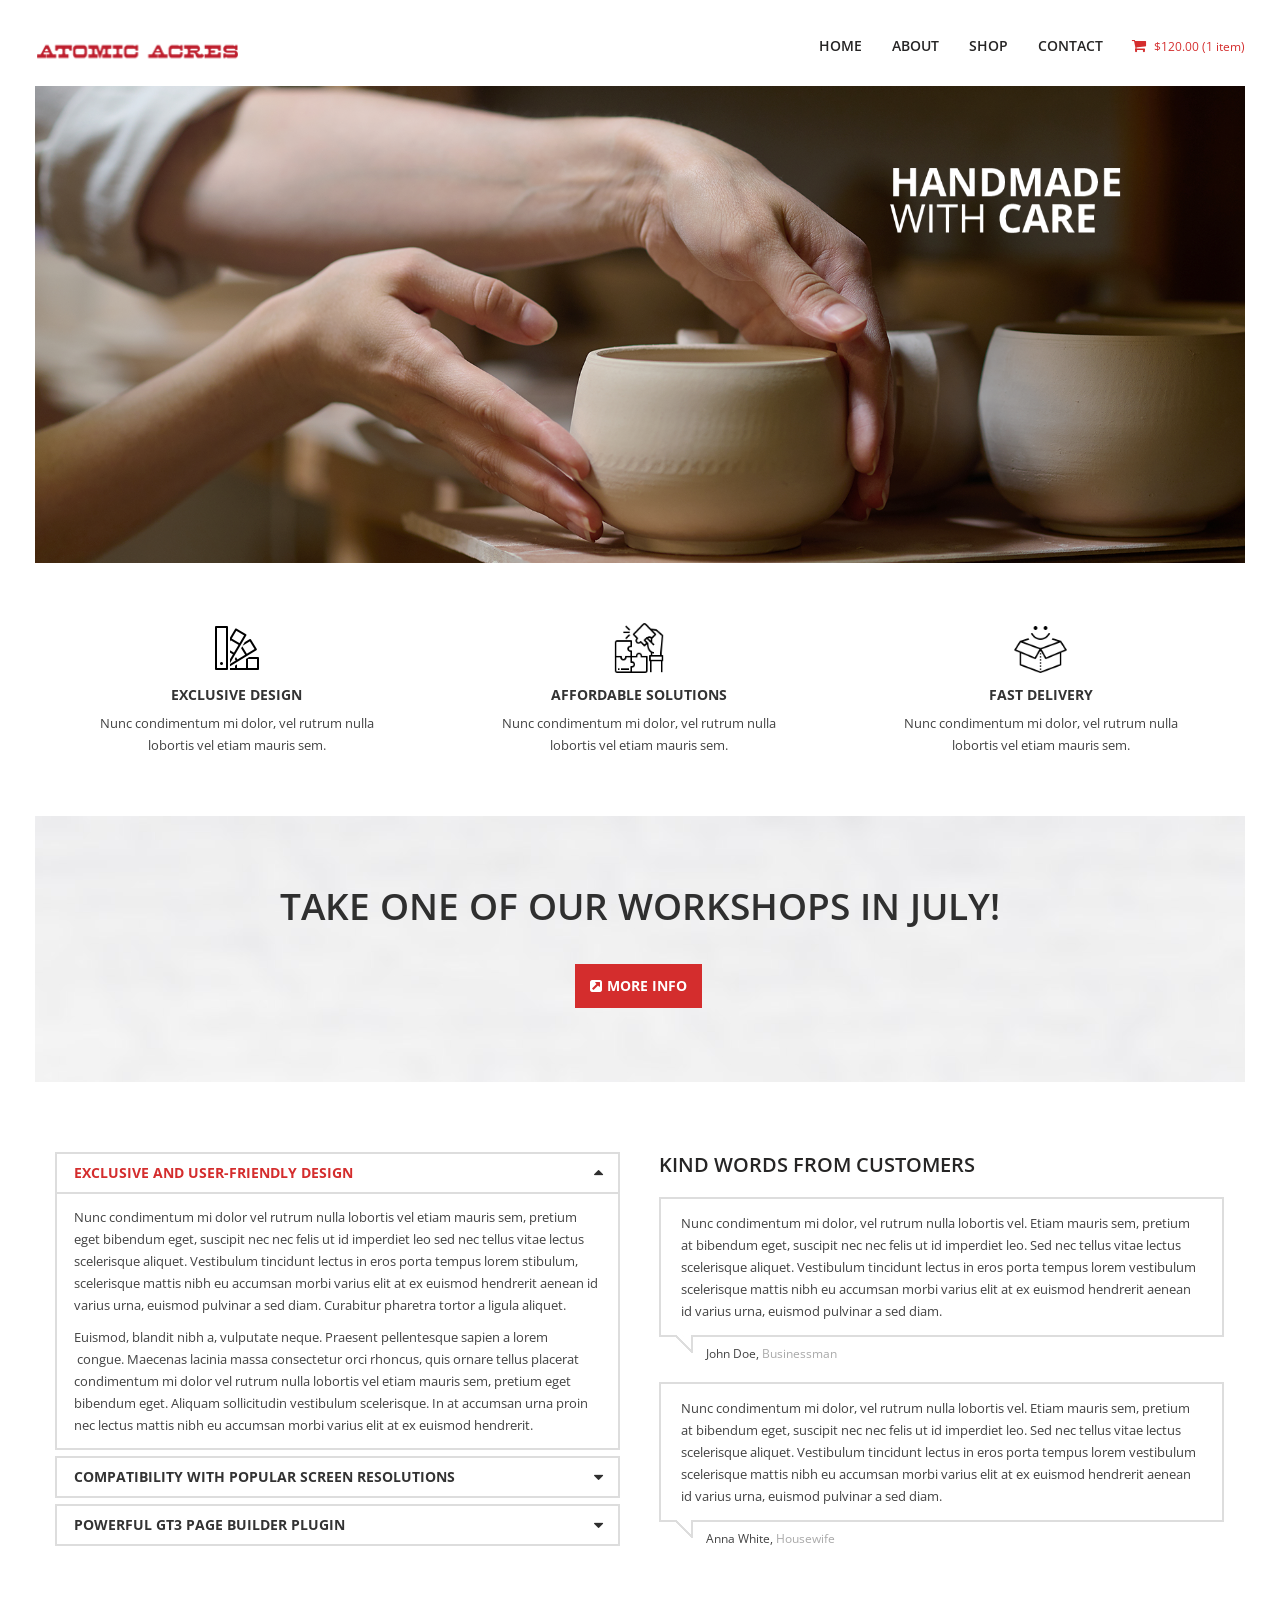
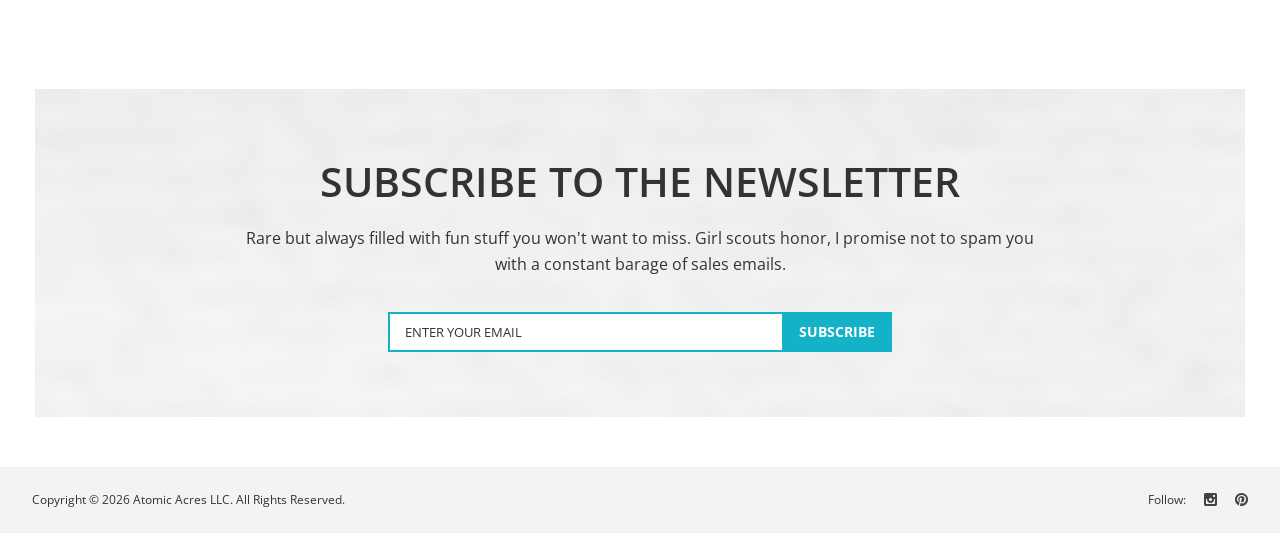
==== about.html @ 4ce1f7be "a" ====
<!DOCTYPE html>
<html>

<head>
    <meta http-equiv="Content-Type" content="text/html; charset=UTF-8">
    <meta name="viewport" content="width=device-width, initial-scale=1, maximum-scale=1">
    <link rel="shortcut icon" href="img/favicon.ico" type="image/x-icon">
    <link rel="apple-touch-icon" href="img/apple_icons_57x57.png">
    <link rel="apple-touch-icon" sizes="72x72" href="img/apple_icons_72x72.png">
    <link rel="apple-touch-icon" sizes="114x114" href="img/apple_icons_114x114.png">
    <title>Atomic Acres | Pottery &amp; Glass Portfolio HTML Template</title>
    <link href="http://fonts.googleapis.com/css?family=Open+Sans:400,300,400italic,600,700" rel="stylesheet"
        type="text/css" />
    <link rel="stylesheet" href="css/theme.css" type="text/css" media="all" />
    <link rel="stylesheet" href="css/revslider.css" type="text/css" media="all" />
    <link rel="stylesheet" href="css/custom.css" type="text/css" media="all" />
    <style>
        #newsletter-msg {
            margin-top: 15px;
            font-size: 14px;
            font-weight: 600;
        }

        #newsletter-msg.success {
            color: #1e7e34;
        }

        #newsletter-msg.error {
            color: #dc3545;
        }

        #mc_signup_submit:disabled {
            opacity: .7;
            cursor: not-allowed;
        }
    </style>
</head>

<body>
    <div class="site_wrapper">
        <header>
            <div class="container fw">
                <div class="row">
                    <div class="fw_ip">
                        <div class="span12 logo_links_cont_hor">
                            <div class="fl noselect">
                                <a href="index.html" class="logo"><img src="img/logo.png" alt=""
                                        class="non_retina_image"><img src="img/retina/logo.png" alt=""
                                        class="retina_image"></a>
                            </div>
                            <div class="fr">
                                <div class="horizontal_menu">
                                    <div class="menu-main-container">
                                        <ul class="menu">
                                            <li><a href="index.html"><span>Home</span></a></li>
                                            <li><a href="about.html"><span>About</span></a></li>
                                            <li><a href="shop.html"><span>Shop</span></a></li>
                                            <li><a href="contact.html"><span>Contact</span></a></li>
                                        </ul>
                                    </div>
                                </div>

                                <div class="phone_menu">
                                    <span class="menu_toggler"></span>
                                </div>

                                <div class="header_cart_content hor">
                                    <a class="cart-contents" href="shop_cart.html" title="View your shopping cart"><span
                                            class="total_price"><i class="icon-shopping-cart"></i><span
                                                class="amount">&#36;120.00</span></span>(1 item)</a>
                                </div>
                            </div>
                        </div>
                    </div>
                </div>
            </div>
            <div class="gt3_menu">
                <div class="search_form_block">
                    <form name="search_form" method="get" action="javascript:void(0);" class="search_form">
                        <input type="text" name="s" placeholder="Search" value="" title="Search" class="field_search">
                        <input type="submit" name="submit_search" value="Search" title="" class="s_btn_search">
                        <i class="icon-search"></i>
                        <div class="clear"></div>
                    </form>
                </div>
                <div class="menu_scroll">
                    <div class="menu-main-container"></div>
                </div>
            </div>
        </header>

        <div class="wrapper">
            <div class="container">
                <div class="row no-sidebar">
                    <div class="main_container">
                        <div class="fl-container span12">
                            <div class="row">
                                <div class="posts-block span12">
                                    <div class="contentarea">
                                        <div class="row">
                                            <div
                                                class="span12 first-module module_number_1 module_cont fw_block nfwrap module_layer_slider pb60">
                                                <div class="module_content">
                                                    <div class="rev_slider_wrapper fullwidthbanner-container">
                                                        <div class="rev_slider fullwidthabanner">
                                                            <ul>
                                                                <li data-transition="fade" data-slotamount="7"
                                                                    data-masterspeed="300" data-saveperformance="off">
                                                                    <!-- MAIN IMAGE -->
                                                                    <img src="img/slider/about.png" alt=""
                                                                        data-bgposition="center top" data-bgfit="cover"
                                                                        data-bgrepeat="no-repeat">
                                                                    <!-- LAYER NR. 1 -->
                                                                    <div class="tp-caption tp-fade fadeout z_indx5"
                                                                        data-x="1300" data-y="120" data-speed="300"
                                                                        data-start="700" data-easing="Power3.easeInOut"
                                                                        data-elementdelay="0.1"
                                                                        data-endelementdelay="0.1" data-endspeed="300">
                                                                        <img src="img/slider/about-1.png" alt="">
                                                                    </div>
                                                                    <!-- LAYER NR. 2 -->
                                                                    <div class="tp-caption black tp-fade tp-resizeme z_indx6 slide_zoom"
                                                                        data-x="673" data-y="176" data-speed="300"
                                                                        data-start="900" data-easing="Power3.easeInOut"
                                                                        data-splitin="none" data-splitout="none"
                                                                        data-elementdelay="0.1"
                                                                        data-endelementdelay="0.1" data-endspeed="300"
                                                                        data-captionhidden="on"></div>
                                                                </li>

                                                            </ul>
                                                            <div class="tp-bannertimer tp-bottom"></div>
                                                        </div>
                                                    </div>
                                                </div>
                                            </div><!-- .module_cont -->
                                        </div>
                                        <div class="row">
                                            <div class="span4 module_number_2 module_cont  module_iconboxes pb60">
                                                <div class="module_content shortcode_iconbox ">
                                                    <a href="javascript:void(0);">
                                                        <div class="iconbox_wrapper">
                                                            <div class="iconbox_header">
                                                                <!-- Change the 1st icon from here -->
                                                                <span class="ico"><img src="img/icon/icon (4).png"
                                                                        alt=""></span>
                                                                <!--  -->
                                                                <h6 class="iconbox_title">Exclusive design</h6>
                                                            </div>
                                                            <div class="iconbox_body">
                                                                <p>Nunc condimentum mi dolor, vel rutrum nulla</p>
                                                                <p>lobortis vel etiam mauris sem.</p>
                                                            </div>
                                                        </div>
                                                    </a>
                                                </div>
                                            </div>
                                            <div class="span4 module_number_3 module_cont  module_iconboxes pb30">
                                                <div class="module_content shortcode_iconbox ">
                                                    <a href="javascript:void(0);">
                                                        <div class="iconbox_wrapper">
                                                            <div class="iconbox_header">
                                                                <!-- Change the 2nd icon from here -->
                                                                <span class="ico"><img src="img/icon/icon (3).png"
                                                                        alt=""></span>
                                                                <!--  -->
                                                                <h6 class="iconbox_title">Affordable Solutions</h6>
                                                            </div>
                                                            <div class="iconbox_body">
                                                                <p>Nunc condimentum mi dolor, vel rutrum nulla</p>
                                                                <p>lobortis vel etiam mauris sem.</p>
                                                            </div>
                                                        </div>
                                                    </a>
                                                </div>
                                            </div>
                                            <div class="span4 module_number_4 module_cont module_iconboxes pb30">
                                                <div class="module_content shortcode_iconbox ">
                                                    <a href="javascript:void(0);">
                                                        <div class="iconbox_wrapper">
                                                            <div class="iconbox_header">
                                                                <!-- Change the 3rd icon from here -->
                                                                <span class="ico"><img src="img/icon/icon (1).png"
                                                                        alt=""></span>
                                                                <!--  -->
                                                                <h6 class="iconbox_title">Fast Delivery</h6>
                                                            </div>
                                                            <div class="iconbox_body">
                                                                <p>Nunc condimentum mi dolor, vel rutrum nulla</p>
                                                                <p>lobortis vel etiam mauris sem.</p>
                                                            </div>
                                                        </div>
                                                    </a>
                                                </div>
                                            </div><!-- .module_cont -->
                                        </div>

                                        <div class="fw_block bg_start bg1 mb70 pt70">
                                            <div class="row">
                                                <div class="span12 module_number_5 module_cont pb70 module_content">
                                                    <div class="module_content">
                                                        <h2 class="text_center">TAKE ONE OF OUR WORKSHOPS IN JULY!</h2>
                                                        <br>
                                                        <p class="text_center"><a
                                                                href="https://www.make-space.co/instructors/750001"
                                                                class="shortcode_button btn_normal btn_type5 with_icon"><span
                                                                    class="ico_cont"><i
                                                                        class="ico_this icon-external-link-sign"></i></span><span
                                                                    class="btn_text">MORE INFO</span></a></p>
                                                    </div>
                                                </div>
                                            </div>
                                        </div>

                                        <div class="row">
                                            <div class="span6 module_number_6 module_cont pb70 module_accordion">
                                                <div class="shortcode_accordion accordion">
                                                    <h5 data-count="1"
                                                        class="shortcode_accordion_item_title acc_togg_title expanded_yes">
                                                        <span>Exclusive and user-friendly design</span>
                                                    </h5>
                                                    <div class="shortcode_accordion_item_body acc_togg_body">
                                                        <div class="ip">
                                                            <p>Nunc condimentum mi dolor vel rutrum nulla lobortis vel
                                                                etiam mauris sem, pretium eget bibendum eget, suscipit
                                                                nec nec felis ut id imperdiet leo sed nec tellus vitae
                                                                lectus scelerisque aliquet. Vestibulum tincidunt lectus
                                                                in eros porta tempus lorem stibulum, scelerisque mattis
                                                                nibh eu accumsan morbi varius elit at ex euismod
                                                                hendrerit aenean id varius urna, euismod pulvinar a sed
                                                                diam. Curabitur pharetra tortor a ligula aliquet.</p>
                                                            <p>Euismod, blandit nibh a, vulputate neque. Praesent
                                                                pellentesque sapien a lorem &nbsp;congue. Maecenas
                                                                lacinia massa consectetur orci rhoncus, quis ornare
                                                                tellus placerat condimentum mi dolor vel rutrum nulla
                                                                lobortis vel etiam mauris sem, pretium eget bibendum
                                                                eget. Aliquam sollicitudin vestibulum scelerisque. In at
                                                                accumsan urna&nbsp;proin nec lectus&nbsp;mattis nibh eu
                                                                accumsan morbi varius elit at ex euismod hendrerit.</p>
                                                        </div>
                                                    </div>
                                                    <h5 data-count="2"
                                                        class="shortcode_accordion_item_title acc_togg_title expanded_no">
                                                        <span>Compatibility with popular screen resolutions</span>
                                                    </h5>
                                                    <div class="shortcode_accordion_item_body acc_togg_body">
                                                        <div class="ip">
                                                            <p>Euismod, blandit nibh a, vulputate neque. Praesent
                                                                pellentesque sapien a lorem &nbsp;congue. Maecenas
                                                                lacinia massa consectetur orci rhoncus, quis ornare
                                                                tellus placerat condimentum mi dolor vel rutrum nulla
                                                                lobortis vel etiam mauris sem, pretium eget bibendum
                                                                eget. Aliquam sollicitudin vestibulum scelerisque. In at
                                                                accumsan urna&nbsp;proin nec lectus&nbsp;mattis nibh eu
                                                                accumsan morbi varius elit at ex euismod hendrerit.</p>
                                                            <p>Nunc condimentum mi dolor vel rutrum nulla lobortis vel
                                                                etiam mauris sem, pretium eget bibendum eget, suscipit
                                                                nec nec felis ut id imperdiet leo sed nec tellus vitae
                                                                lectus scelerisque aliquet. Vestibulum tincidunt lectus
                                                                in eros porta tempus lorem stibulum, scelerisque mattis
                                                                nibh eu accumsan morbi varius elit at ex euismod
                                                                hendrerit aenean id varius urna, euismod pulvinar a sed
                                                                diam. Curabitur pharetra tortor a ligula aliquet.</p>
                                                        </div>
                                                    </div>
                                                    <h5 data-count="3"
                                                        class="shortcode_accordion_item_title acc_togg_title expanded_no">
                                                        <span>Powerful GT3 Page Builder plugin</span>
                                                    </h5>
                                                    <div class="shortcode_accordion_item_body acc_togg_body">
                                                        <div class="ip">
                                                            <p>Euismod, blandit nibh a, vulputate neque. Praesent
                                                                pellentesque sapien a lorem &nbsp;congue. Maecenas
                                                                lacinia massa consectetur orci rhoncus, quis ornare
                                                                tellus placerat condimentum mi dolor vel rutrum nulla
                                                                lobortis vel etiam mauris sem, pretium eget bibendum
                                                                eget. Aliquam sollicitudin vestibulum scelerisque. In at
                                                                accumsan urna&nbsp;proin nec lectus&nbsp;mattis nibh eu
                                                                accumsan morbi varius elit at ex euismod hendrerit.</p>
                                                            <p>Nunc condimentum mi dolor vel rutrum nulla lobortis vel
                                                                etiam mauris sem, pretium eget bibendum eget, suscipit
                                                                nec nec felis ut id imperdiet leo sed nec tellus vitae
                                                                lectus scelerisque aliquet. Vestibulum tincidunt lectus
                                                                in eros porta tempus lorem stibulum, scelerisque mattis
                                                                nibh eu accumsan morbi varius elit at ex euismod
                                                                hendrerit aenean id varius urna, euismod pulvinar a sed
                                                                diam. Curabitur pharetra tortor a ligula aliquet.</p>
                                                        </div>
                                                    </div>
                                                </div>
                                            </div>
                                            <div class="span6 module_number_7 module_cont pb30 module_testimonial">
                                                <div class="bg_title">
                                                    <h4 class="headInModule">Kind Words From Customers</h4>
                                                </div>
                                                <div class="module_content testimonials_list perline1">
                                                    <ul>
                                                        <li class="testimonial1 left_image">
                                                            <div class="item without_image">
                                                                <div class="text_block">
                                                                    <div class="testimonials_text">
                                                                        <p>Nunc condimentum mi dolor, vel rutrum nulla
                                                                            lobortis vel. Etiam mauris sem, pretium at
                                                                            bibendum eget, suscipit nec nec felis ut id
                                                                            imperdiet leo. Sed nec tellus vitae lectus
                                                                            scelerisque aliquet. Vestibulum tincidunt
                                                                            lectus in eros porta tempus lorem vestibulum
                                                                            scelerisque mattis nibh eu accumsan morbi
                                                                            varius elit at ex euismod hendrerit aenean
                                                                            id varius urna, euismod pulvinar a sed diam.
                                                                        </p>
                                                                    </div>
                                                                </div>
                                                                <div class="name_and_position"><span>John Doe,
                                                                        <i>Businessman</i></span></div>
                                                            </div>
                                                        </li>
                                                        <li class="testimonial2 left_image">
                                                            <div class="item without_image">
                                                                <div class="text_block">
                                                                    <div class="testimonials_text">
                                                                        <p>Nunc condimentum mi dolor, vel rutrum nulla
                                                                            lobortis vel. Etiam mauris sem, pretium at
                                                                            bibendum eget, suscipit nec nec felis ut id
                                                                            imperdiet leo. Sed nec tellus vitae lectus
                                                                            scelerisque aliquet. Vestibulum tincidunt
                                                                            lectus in eros porta tempus lorem vestibulum
                                                                            scelerisque mattis nibh eu accumsan morbi
                                                                            varius elit at ex euismod hendrerit aenean
                                                                            id varius urna, euismod pulvinar a sed diam.
                                                                        </p>
                                                                    </div>
                                                                </div>
                                                                <div class="name_and_position"><span>Anna White,
                                                                        <i>Housewife</i></span></div>
                                                            </div>
                                                        </li>
                                                    </ul>
                                                </div>
                                            </div><!-- .module_cont -->

                                        </div>
                                    </div>
                                </div>
                            </div>
                        </div>
                    </div>
                    <div class="row">
                        <div class="span12 module_number_13 module_cont center_title module_feature_posts pb20">
                            <div class="featured_items clearfix">
                                <div class="items3 featured_posts">
                                    <ul class="item_list">
                                        <li class="isset_fimage">
                                            <div class="item">
                                                <div class="prelative">
                                                    <a href="blog_post_slider.html">
                                                        <div class="featured_item_fadder"></div>
                                                    </a>
                                                </div>
                                            </div>
                                        </li>
                                        <li class="isset_fimage">
                                            <div class="item">
                                                <div class="prelative">
                                                    <div class="item_info">
                                                        <div class="preview_meta_data"> </div>
                                                    </div>
                                                </div>
                                            </div>
                                        </li>
                                        <li class="isset_fimage"></li>
                                    </ul>
                                </div>
                            </div>
                        </div>
                    </div>

                    <div class="fw_block bg_start bg3 mb_15 pt50">
                        <div class="row">
                            <div class="span12 module_number_14 module_cont mail_sub module_text_area pb30">
                                <div class="module_content">
                                    <h1>Subscribe To The Newsletter</h1>
                                    <p>Rare but always filled with fun stuff you won't want to miss. Girl scouts honor,
                                        I promise not to spam you</p>
                                    <p>with a constant barage of sales emails.</p>
                                    <div id="mc_signup">

                                        <form id="mc_signup_form">

                                            <div id="mc_subheader">
                                                Nulum tincidunt lectus a eros porta nec los tempus nec vestibulum lorem
                                                eget diam.
                                            </div>

                                            <div class="mc_form_inside">

                                                <div class="mc_merge_var">
                                                    <label for="mc_mv_EMAIL"
                                                        class="mc_var_label mc_header mc_header_email">
                                                        Email Address
                                                    </label>

                                                    <input type="email" name="mc_mv_EMAIL" id="mc_mv_EMAIL"
                                                        class="mc_input" placeholder="Enter your email" required>
                                                </div>

                                                <div class="mc_signup_submit">
                                                    <input type="submit" id="mc_signup_submit" value="Subscribe"
                                                        class="button">
                                                </div>

                                                <div id="newsletter-msg"></div>

                                            </div>

                                        </form>
                                        <script>

                                            const form = document.getElementById("mc_signup_form");
                                            const btn = document.getElementById("mc_signup_submit");
                                            const msg = document.getElementById("newsletter-msg");

                                            const scriptURL = "https://script.google.com/macros/s/AKfycbzEtHD84jsWJA-7hl67UIBiNheInnuRGGKikAEPGXJ6bUfU8GwSH1utYo0vLHFcDAGt/exec";

                                            form.addEventListener("submit", function (e) {

                                                e.preventDefault();

                                                msg.innerHTML = "";
                                                msg.className = "";

                                                btn.disabled = true;
                                                btn.value = "Submitting...";

                                                fetch(scriptURL, {
                                                    method: "POST",
                                                    body: new FormData(form)
                                                })
                                                    .then(res => res.json())
                                                    .then(data => {

                                                        btn.disabled = false;
                                                        btn.value = "Subscribe";

                                                        if (data.status === "success") {

                                                            msg.innerHTML = "Subscribed successfully!";
                                                            msg.className = "success";
                                                            form.reset();

                                                        } else if (data.status === "exists") {

                                                            msg.innerHTML = "Already subscribed.";
                                                            msg.className = "error";

                                                        } else {

                                                            msg.innerHTML = "Something went wrong.";
                                                            msg.className = "error";

                                                        }

                                                    })
                                                    .catch(err => {

                                                        btn.disabled = false;
                                                        btn.value = "Subscribe";

                                                        msg.innerHTML = "Server error.";
                                                        msg.className = "error";

                                                    });

                                            });

                                        </script>

                                    </div>
                                </div>
                            </div>
                        </div>
                    </div>

                </div>
            </div>
        </div>
    </div>
    <div class="clear"></div>
    </div>
    </div>
    </div>

    </div><!-- .wrapper -->
    </div>
    <footer>
        <div class="ip">
            <div class="fl">
                <div>Copyright &copy; 2026 Atomic Acres LLC. All Rights Reserved.</div>
            </div>
            <div class="fr">
                <div class="share_page">
                    <span class="share_text"></span>
                    <span class="sh_fo_detail">
                        <a href="javascript:void(0);" class="stand_icon share_instagram"></a>
                        <a href="javascript:void(0);" class="stand_icon share_pinterest"></a>
                    </span>
                </div>
                <div class="socials">
                    <span class="follow_text active">Follow</span>
                    <span class="sh_fo_detail inline_block">
                        <a class="stand_icon soc-instagram" target="_blank" href="http://instagram.com"
                            title="Instagram"></a>
                        <a class="stand_icon soc-pinterest" target="_blank" href="http://pinterest.com"
                            title="Pinterest"></a>
                    </span>
                </div>
            </div>
            <div class="clear"></div>
        </div>
    </footer>

    <script type="text/javascript" src="js/jquery.min.js"></script>
    <script type="text/javascript" src="js/jquery-ui.min.js"></script>
    <script type="text/javascript" src="js/modules.js"></script>
    <script type="text/javascript" src="js/theme.js"></script>
    <script type="text/javascript" src="js/jquery.themepunch.plugins.min.js"></script>
    <script type="text/javascript" src="js/jquery.themepunch.revolution.min.js"></script>
    <script type="text/javascript">
        jQuery(document).ready(function () {
            "use strict";
            jQuery('.rev_slider').show().revolution({
                delay: 5000,
                startwidth: 1850,
                startheight: 729,
                fullWidth: "on",
                fullScreen: "off",
                navigationType: "none",
                navigationArrows: "none",
                navigationStyle: "round"
            });
        });
    </script>
</body>

</html>
---- css/theme.css ----
/* GRID */
body, html {
    padding: 0;
    margin: 0;
    width: 100%;
    height: 100%;
    
    -moz-osx-font-smoothing: grayscale;
    -webkit-font-smoothing: antialiased
}

.wrapper {
    margin-bottom: 50px;
}

[class*=span] {
    float: left;
    min-height: 1px;
    margin-left: 30px
}

.container {
    width: 940px;
    margin-right: auto;
    margin-left: auto
}

.container:after, .container:before {
    display: table;
    line-height: 0;
    content: ""
}

.container:after {
    clear: both
}

.row {
    width: 100%
}

.row:after, .row:before {
    display: table;
    line-height: 0;
    content: ""
}

.row:after {
    clear: both
}

.row [class*=span] {
    display: block;
    float: left;
    width: 100%;
    min-height: 30px;
    margin-left: 3.1914893617021%;
    -webkit-box-sizing: border-box;
    -moz-box-sizing: border-box;
    box-sizing: border-box
}

.row [class*=span]:first-child {
    margin-left: 0
}

.row .span12 {
    width: 100%
}

.row .span11 {
    width: 91.400709219858%
}

.row .span10 {
    width: 82.801418439716%
}

.row .span9 {
    width: 74.202127659574%
}

.row .span8 {
    width: 65.602836879433%
}

.row .span7 {
    width: 57.003546099291%
}

.row .span6 {
    width: 48.404255319149%
}

.row .span5 {
    width: 39.804964539007%
}

.row .span4 {
    width: 31.205673758865%
}

.row .span3 {
    width: 22.606382978723%
}

.row .span2 {
    width: 14.007092198582%
}

.row .span1 {
    width: 5.4078014184397%
}

.clearfix:after, .clearfix:before {
    display: table;
    line-height: 0;
    content: ""
}

.clear, .clearfix:after {
    clear: both
}

@media (min-width: 1200px) {
    [class*=span] {
        float: left;
        min-height: 1px;
        margin-left: 40px
    }

    .container {
        width: 1160px
    }

    .gt3_boxed header .container {
        width: 1250px
    }

    .row {
        width: 100%
    }

    .row:after, .row:before {
        display: table;
        line-height: 0;
        content: ""
    }

    .row:after {
        clear: both
    }

    .row [class*=span] {
        display: block;
        float: left;
        width: 100%;
        min-height: 30px;
        margin-left: 3.3333333333333%;
        -webkit-box-sizing: border-box;
        -moz-box-sizing: border-box;
        box-sizing: border-box
    }

    .row [class*=span]:first-child {
        margin-left: 0
    }

    .row .span12 {
        width: 100%
    }

    .row .span11 {
        width: 91.379310344828%
    }

    .row .span10 {
        width: 82.758620689655%
    }

    .row .span9 {
        width: 74.137931034483%
    }

    .row .span8 {
        width: 65.51724137931%
    }

    .row .span7 {
        width: 56.896551724138%
    }

    .row .span6 {
        width: 48.275862068966%
    }

    .row .span5 {
        width: 39.655172413793%
    }

    .row .span4 {
        width: 31.034482758621%
    }

    .row .span3 {
        width: 22.413793103448%
    }

    .row .span2 {
        width: 13.793103448276%
    }

    .row .span1 {
        width: 5.1724137931034%
    }
}

@media (min-width: 768px) and (max-width: 979px) {
    .container {
        width: 724px
    }

    .row {
        width: 100%
    }

    .row:after, .row:before {
        display: table;
        line-height: 0;
        content: ""
    }

    .row:after {
        clear: both
    }

    .row [class*=span] {
        display: block;
        float: left;
        width: 100%;
        min-height: 30px;
        margin-left: 4.1436464088398%;
        -webkit-box-sizing: border-box;
        -moz-box-sizing: border-box;
        box-sizing: border-box
    }

    .row [class*=span]:first-child {
        margin-left: 0
    }

    .row .span12 {
        width: 100%
    }

    .row .span11 {
        width: 91.321362799263%
    }

    .row .span10 {
        width: 82.642725598527%
    }

    .row .span9 {
        width: 73.96408839779%
    }

    .row .span8 {
        width: 65.285451197053%
    }

    .row .span7 {
        width: 56.606813996317%
    }

    .row .span6 {
        width: 47.92817679558%
    }

    .row .span5 {
        width: 39.249539594843%
    }

    .row .span4 {
        width: 30.570902394107%
    }

    .row .span3 {
        width: 21.89226519337%
    }

    .row .span2 {
        width: 13.213627992634%
    }

    .row .span1 {
        width: 4.5349907918969%
    }
}

@media (max-width: 767px) {
    .container {
        width: auto
    }

    .row {
        width: 100%;
        margin-left: 0
    }

    .row [class*=span], [class*=span] {
        display: block;
        float: none;
        width: 100%;
        margin-left: 0;
        -webkit-box-sizing: border-box;
        -moz-box-sizing: border-box;
        box-sizing: border-box
    }

    .row .span12, .span12 {
        width: 100%;
        -webkit-box-sizing: border-box;
        -moz-box-sizing: border-box;
        box-sizing: border-box
    }
}

.container.fw {
    width: 100%
}

.container.fw .fw_ip {
    padding: 35px
}

/* Font-Awesome MIN */
@font-face {
    font-family: FontAwesome;
    src: url(fonts/fa.eot?v=3.2.1);
    src: url(fonts/fa.eot?#iefix&v=3.2.1) format('embedded-opentype'), url(fonts/fa.woff?v=3.2.1) format('woff'), url(fonts/fa.ttf?v=3.2.1) format('truetype'), url(fonts/fa.svg#fontawesomeregular?v=3.2.1) format('svg');
    font-weight: 400;
    font-style: normal;
    -moz-osx-font-smoothing: grayscale;
    -webkit-font-smoothing: antialiased;
}

[class*=" icon-"], [class^=icon-] {
    font-family: FontAwesome;
    font-weight: 400;
    font-style: normal;
    text-decoration: inherit;
    -webkit-font-smoothing: antialiased
}

[class*=" icon-"]:before, [class^=icon-]:before {
    text-decoration: inherit;
    display: inline-block;
    speak: none
}

a [class*=" icon-"], a [class^=icon-] {
    display: inline
}

[class*=" icon-"], [class^=icon-] {
    display: inline;
    width: auto;
    height: auto;
    line-height: normal;
    vertical-align: baseline;
    background-image: none;
    background-position: 0 0;
    background-repeat: repeat;
    margin-top: 0
}

.icon-glass:before {
    content: "\f000"
}

.icon-music:before {
    content: "\f001"
}

.icon-search:before {
    content: "\f002"
}

.icon-envelope-alt:before {
    content: "\f003"
}

.icon-heart:before {
    content: "\f004"
}

.icon-star:before {
    content: "\f005"
}

.icon-star-empty:before {
    content: "\f006"
}

.icon-user:before {
    content: "\f007"
}

.icon-film:before {
    content: "\f008"
}

.icon-th-large:before {
    content: "\f009"
}

.icon-th:before {
    content: "\f00a"
}

.icon-th-list:before {
    content: "\f00b"
}

.icon-ok:before {
    content: "\f00c"
}

.icon-remove:before {
    content: "\f00d"
}

.icon-zoom-in:before {
    content: "\f00e"
}

.icon-zoom-out:before {
    content: "\f010"
}

.icon-off:before, .icon-power-off:before {
    content: "\f011"
}

.icon-signal:before {
    content: "\f012"
}

.icon-cog:before, .icon-gear:before {
    content: "\f013"
}

.icon-trash:before {
    content: "\f014"
}

.icon-home:before {
    content: "\f015"
}

.icon-file-alt:before {
    content: "\f016"
}

.icon-time:before {
    content: "\f017"
}

.icon-road:before {
    content: "\f018"
}

.icon-download-alt:before {
    content: "\f019"
}

.icon-download:before {
    content: "\f01a"
}

.icon-upload:before {
    content: "\f01b"
}

.icon-inbox:before {
    content: "\f01c"
}

.icon-play-circle:before {
    content: "\f01d"
}

.icon-repeat:before, .icon-rotate-right:before {
    content: "\f01e"
}

.icon-refresh:before {
    content: "\f021"
}

.icon-list-alt:before {
    content: "\f022"
}

.icon-lock:before {
    content: "\f023"
}

.icon-flag:before {
    content: "\f024"
}

.icon-headphones:before {
    content: "\f025"
}

.icon-volume-off:before {
    content: "\f026"
}

.icon-volume-down:before {
    content: "\f027"
}

.icon-volume-up:before {
    content: "\f028"
}

.icon-qrcode:before {
    content: "\f029"
}

.icon-barcode:before {
    content: "\f02a"
}

.icon-tag:before {
    content: "\f02b"
}

.icon-tags:before {
    content: "\f02c"
}

.icon-book:before {
    content: "\f02d"
}

.icon-bookmark:before {
    content: "\f02e"
}

.icon-print:before {
    content: "\f02f"
}

.icon-camera:before {
    content: "\f030"
}

.icon-font:before {
    content: "\f031"
}

.icon-bold:before {
    content: "\f032"
}

.icon-italic:before {
    content: "\f033"
}

.icon-text-height:before {
    content: "\f034"
}

.icon-text-width:before {
    content: "\f035"
}

.icon-align-left:before {
    content: "\f036"
}

.icon-align-center:before {
    content: "\f037"
}

.icon-align-right:before {
    content: "\f038"
}

.icon-align-justify:before {
    content: "\f039"
}

.icon-list:before {
    content: "\f03a"
}

.icon-indent-left:before {
    content: "\f03b"
}

.icon-indent-right:before {
    content: "\f03c"
}

.icon-facetime-video:before {
    content: "\f03d"
}

.icon-picture:before {
    content: "\f03e"
}

.icon-pencil:before {
    content: "\f040"
}

.icon-map-marker:before {
    content: "\f041"
}

.icon-adjust:before {
    content: "\f042"
}

.icon-tint:before {
    content: "\f043"
}

.icon-edit:before {
    content: "\f044"
}

.icon-share:before {
    content: "\f045"
}

.icon-check:before {
    content: "\f046"
}

.icon-move:before {
    content: "\f047"
}

.icon-step-backward:before {
    content: "\f048"
}

.icon-fast-backward:before {
    content: "\f049"
}

.icon-backward:before {
    content: "\f04a"
}

.icon-play:before {
    content: "\f04b"
}

.icon-pause:before {
    content: "\f04c"
}

.icon-stop:before {
    content: "\f04d"
}

.icon-forward:before {
    content: "\f04e"
}

.icon-fast-forward:before {
    content: "\f050"
}

.icon-step-forward:before {
    content: "\f051"
}

.icon-eject:before {
    content: "\f052"
}

.icon-chevron-left:before {
    content: "\f053"
}

.icon-chevron-right:before {
    content: "\f054"
}

.icon-plus-sign:before {
    content: "\f055"
}

.icon-minus-sign:before {
    content: "\f056"
}

.icon-remove-sign:before {
    content: "\f057"
}

.icon-ok-sign:before {
    content: "\f058"
}

.icon-question-sign:before {
    content: "\f059"
}

.icon-info-sign:before {
    content: "\f05a"
}

.icon-screenshot:before {
    content: "\f05b"
}

.icon-remove-circle:before {
    content: "\f05c"
}

.icon-ok-circle:before {
    content: "\f05d"
}

.icon-ban-circle:before {
    content: "\f05e"
}

.icon-arrow-left:before {
    content: "\f060"
}

.icon-arrow-right:before {
    content: "\f061"
}

.icon-arrow-up:before {
    content: "\f062"
}

.icon-arrow-down:before {
    content: "\f063"
}

.icon-mail-forward:before, .icon-share-alt:before {
    content: "\f064"
}

.icon-resize-full:before {
    content: "\f065"
}

.icon-resize-small:before {
    content: "\f066"
}

.icon-plus:before {
    content: "\f067"
}

.icon-minus:before {
    content: "\f068"
}

.icon-asterisk:before {
    content: "\f069"
}

.icon-exclamation-sign:before {
    content: "\f06a"
}

.icon-gift:before {
    content: "\f06b"
}

.icon-leaf:before {
    content: "\f06c"
}

.icon-fire:before {
    content: "\f06d"
}

.icon-eye-open:before {
    content: "\f06e"
}

.icon-eye-close:before {
    content: "\f070"
}

.icon-warning-sign:before {
    content: "\f071"
}

.icon-plane:before {
    content: "\f072"
}

.icon-calendar:before {
    content: "\f073"
}

.icon-random:before {
    content: "\f074"
}

.icon-comment:before {
    content: "\f075"
}

.icon-magnet:before {
    content: "\f076"
}

.icon-chevron-up:before {
    content: "\f077"
}

.icon-chevron-down:before {
    content: "\f078"
}

.icon-retweet:before {
    content: "\f079"
}

.icon-shopping-cart:before {
    content: "\f07a"
}

.icon-folder-close:before {
    content: "\f07b"
}

.icon-folder-open:before {
    content: "\f07c"
}

.icon-resize-vertical:before {
    content: "\f07d"
}

.icon-resize-horizontal:before {
    content: "\f07e"
}

.icon-bar-chart:before {
    content: "\f080"
}

.icon-twitter-sign:before {
    content: "\f081"
}

.icon-facebook-sign:before {
    content: "\f082"
}

.icon-camera-retro:before {
    content: "\f083"
}

.icon-key:before {
    content: "\f084"
}

.icon-cogs:before, .icon-gears:before {
    content: "\f085"
}

.icon-comments:before {
    content: "\f086"
}

.icon-thumbs-up-alt:before {
    content: "\f087"
}

.icon-thumbs-down-alt:before {
    content: "\f088"
}

.icon-star-half:before {
    content: "\f089"
}

.icon-heart-empty:before {
    content: "\f08a"
}

.icon-signout:before {
    content: "\f08b"
}

.icon-linkedin-sign:before {
    content: "\f08c"
}

.icon-pushpin:before {
    content: "\f08d"
}

.icon-external-link:before {
    content: "\f08e"
}

.icon-signin:before {
    content: "\f090"
}

.icon-trophy:before {
    content: "\f091"
}

.icon-github-sign:before {
    content: "\f092"
}

.icon-upload-alt:before {
    content: "\f093"
}

.icon-lemon:before {
    content: "\f094"
}

.icon-phone:before {
    content: "\f095"
}

.icon-check-empty:before, .icon-unchecked:before {
    content: "\f096"
}

.icon-bookmark-empty:before {
    content: "\f097"
}

.icon-phone-sign:before {
    content: "\f098"
}

.icon-twitter:before {
    content: "\f099"
}

.icon-facebook:before {
    content: "\f09a"
}

.icon-github:before {
    content: "\f09b"
}

.icon-unlock:before {
    content: "\f09c"
}

.icon-credit-card:before {
    content: "\f09d"
}

.icon-rss:before {
    content: "\f09e"
}

.icon-hdd:before {
    content: "\f0a0"
}

.icon-bullhorn:before {
    content: "\f0a1"
}

.icon-bell:before {
    content: "\f0a2"
}

.icon-certificate:before {
    content: "\f0a3"
}

.icon-hand-right:before {
    content: "\f0a4"
}

.icon-hand-left:before {
    content: "\f0a5"
}

.icon-hand-up:before {
    content: "\f0a6"
}

.icon-hand-down:before {
    content: "\f0a7"
}

.icon-circle-arrow-left:before {
    content: "\f0a8"
}

.icon-circle-arrow-right:before {
    content: "\f0a9"
}

.icon-circle-arrow-up:before {
    content: "\f0aa"
}

.icon-circle-arrow-down:before {
    content: "\f0ab"
}

.icon-globe:before {
    content: "\f0ac"
}

.icon-wrench:before {
    content: "\f0ad"
}

.icon-tasks:before {
    content: "\f0ae"
}

.icon-filter:before {
    content: "\f0b0"
}

.icon-briefcase:before {
    content: "\f0b1"
}

.icon-fullscreen:before {
    content: "\f0b2"
}

.icon-group:before {
    content: "\f0c0"
}

.icon-link:before {
    content: "\f0c1"
}

.icon-cloud:before {
    content: "\f0c2"
}

.icon-beaker:before {
    content: "\f0c3"
}

.icon-cut:before {
    content: "\f0c4"
}

.icon-copy:before {
    content: "\f0c5"
}

.icon-paper-clip:before, .icon-paperclip:before {
    content: "\f0c6"
}

.icon-save:before {
    content: "\f0c7"
}

.icon-sign-blank:before {
    content: "\f0c8"
}

.icon-reorder:before {
    content: "\f0c9"
}

.icon-list-ul:before {
    content: "\f0ca"
}

.icon-list-ol:before {
    content: "\f0cb"
}

.icon-strikethrough:before {
    content: "\f0cc"
}

.icon-underline:before {
    content: "\f0cd"
}

.icon-table:before {
    content: "\f0ce"
}

.icon-magic:before {
    content: "\f0d0"
}

.icon-truck:before {
    content: "\f0d1"
}

.icon-pinterest:before {
    content: "\f0d2"
}

.icon-pinterest-sign:before {
    content: "\f0d3"
}

.icon-google-plus-sign:before {
    content: "\f0d4"
}

.icon-google-plus:before {
    content: "\f0d5"
}

.icon-money:before {
    content: "\f0d6"
}

.icon-caret-down:before {
    content: "\f0d7"
}

.icon-caret-up:before {
    content: "\f0d8"
}

.icon-caret-left:before {
    content: "\f0d9"
}

.icon-caret-right:before {
    content: "\f0da"
}

.icon-columns:before {
    content: "\f0db"
}

.icon-sort:before {
    content: "\f0dc"
}

.icon-sort-down:before {
    content: "\f0dd"
}

.icon-sort-up:before {
    content: "\f0de"
}

.icon-envelope:before {
    content: "\f0e0"
}

.icon-linkedin:before {
    content: "\f0e1"
}

.icon-rotate-left:before, .icon-undo:before {
    content: "\f0e2"
}

.icon-legal:before {
    content: "\f0e3"
}

.icon-dashboard:before {
    content: "\f0e4"
}

.icon-comment-alt:before {
    content: "\f0e5"
}

.icon-comments-alt:before {
    content: "\f0e6"
}

.icon-bolt:before {
    content: "\f0e7"
}

.icon-sitemap:before {
    content: "\f0e8"
}

.icon-umbrella:before {
    content: "\f0e9"
}

.icon-paste:before {
    content: "\f0ea"
}

.icon-lightbulb:before {
    content: "\f0eb"
}

.icon-exchange:before {
    content: "\f0ec"
}

.icon-cloud-download:before {
    content: "\f0ed"
}

.icon-cloud-upload:before {
    content: "\f0ee"
}

.icon-user-md:before {
    content: "\f0f0"
}

.icon-stethoscope:before {
    content: "\f0f1"
}

.icon-suitcase:before {
    content: "\f0f2"
}

.icon-bell-alt:before {
    content: "\f0f3"
}

.icon-coffee:before {
    content: "\f0f4"
}

.icon-food:before {
    content: "\f0f5"
}

.icon-file-text-alt:before {
    content: "\f0f6"
}

.icon-building:before {
    content: "\f0f7"
}

.icon-hospital:before {
    content: "\f0f8"
}

.icon-ambulance:before {
    content: "\f0f9"
}

.icon-medkit:before {
    content: "\f0fa"
}

.icon-fighter-jet:before {
    content: "\f0fb"
}

.icon-beer:before {
    content: "\f0fc"
}

.icon-h-sign:before {
    content: "\f0fd"
}

.icon-plus-sign-alt:before {
    content: "\f0fe"
}

.icon-double-angle-left:before {
    content: "\f100"
}

.icon-double-angle-right:before {
    content: "\f101"
}

.icon-double-angle-up:before {
    content: "\f102"
}

.icon-double-angle-down:before {
    content: "\f103"
}

.icon-angle-left:before {
    content: "\f104"
}

.icon-angle-right:before {
    content: "\f105"
}

.icon-angle-up:before {
    content: "\f106"
}

.icon-angle-down:before {
    content: "\f107"
}

.icon-desktop:before {
    content: "\f108"
}

.icon-laptop:before {
    content: "\f109"
}

.icon-tablet:before {
    content: "\f10a"
}

.icon-mobile-phone:before {
    content: "\f10b"
}

.icon-circle-blank:before {
    content: "\f10c"
}

.icon-quote-left:before {
    content: "\f10d"
}

.icon-quote-right:before {
    content: "\f10e"
}

.icon-spinner:before {
    content: "\f110"
}

.icon-circle:before {
    content: "\f111"
}

.icon-mail-reply:before, .icon-reply:before {
    content: "\f112"
}

.icon-github-alt:before {
    content: "\f113"
}

.icon-folder-close-alt:before {
    content: "\f114"
}

.icon-folder-open-alt:before {
    content: "\f115"
}

.icon-expand-alt:before {
    content: "\f116"
}

.icon-collapse-alt:before {
    content: "\f117"
}

.icon-smile:before {
    content: "\f118"
}

.icon-frown:before {
    content: "\f119"
}

.icon-meh:before {
    content: "\f11a"
}

.icon-gamepad:before {
    content: "\f11b"
}

.icon-keyboard:before {
    content: "\f11c"
}

.icon-flag-alt:before {
    content: "\f11d"
}

.icon-flag-checkered:before {
    content: "\f11e"
}

.icon-terminal:before {
    content: "\f120"
}

.icon-code:before {
    content: "\f121"
}

.icon-mail-reply-all:before, .icon-reply-all:before {
    content: "\f122"
}

.icon-star-half-empty:before, .icon-star-half-full:before {
    content: "\f123"
}

.icon-location-arrow:before {
    content: "\f124"
}

.icon-crop:before {
    content: "\f125"
}

.icon-code-fork:before {
    content: "\f126"
}

.icon-unlink:before {
    content: "\f127"
}

.icon-question:before {
    content: "\f128"
}

.icon-info:before {
    content: "\f129"
}

.icon-exclamation:before {
    content: "\f12a"
}

.icon-superscript:before {
    content: "\f12b"
}

.icon-subscript:before {
    content: "\f12c"
}

.icon-eraser:before {
    content: "\f12d"
}

.icon-puzzle-piece:before {
    content: "\f12e"
}

.icon-microphone:before {
    content: "\f130"
}

.icon-microphone-off:before {
    content: "\f131"
}

.icon-shield:before {
    content: "\f132"
}

.icon-calendar-empty:before {
    content: "\f133"
}

.icon-fire-extinguisher:before {
    content: "\f134"
}

.icon-rocket:before {
    content: "\f135"
}

.icon-maxcdn:before {
    content: "\f136"
}

.icon-chevron-sign-left:before {
    content: "\f137"
}

.icon-chevron-sign-right:before {
    content: "\f138"
}

.icon-chevron-sign-up:before {
    content: "\f139"
}

.icon-chevron-sign-down:before {
    content: "\f13a"
}

.icon-html5:before {
    content: "\f13b"
}

.icon-css3:before {
    content: "\f13c"
}

.icon-anchor:before {
    content: "\f13d"
}

.icon-unlock-alt:before {
    content: "\f13e"
}

.icon-bullseye:before {
    content: "\f140"
}

.icon-ellipsis-horizontal:before {
    content: "\f141"
}

.icon-ellipsis-vertical:before {
    content: "\f142"
}

.icon-rss-sign:before {
    content: "\f143"
}

.icon-play-sign:before {
    content: "\f144"
}

.icon-ticket:before {
    content: "\f145"
}

.icon-minus-sign-alt:before {
    content: "\f146"
}

.icon-check-minus:before {
    content: "\f147"
}

.icon-level-up:before {
    content: "\f148"
}

.icon-level-down:before {
    content: "\f149"
}

.icon-check-sign:before {
    content: "\f14a"
}

.icon-edit-sign:before {
    content: "\f14b"
}

.icon-external-link-sign:before {
    content: "\f14c"
}

.icon-share-sign:before {
    content: "\f14d"
}

.icon-compass:before {
    content: "\f14e"
}

.icon-collapse:before {
    content: "\f150"
}

.icon-collapse-top:before {
    content: "\f151"
}

.icon-expand:before {
    content: "\f152"
}

.icon-eur:before, .icon-euro:before {
    content: "\f153"
}

.icon-gbp:before {
    content: "\f154"
}

.icon-dollar:before, .icon-usd:before {
    content: "\f155"
}

.icon-inr:before, .icon-rupee:before {
    content: "\f156"
}

.icon-jpy:before, .icon-yen:before {
    content: "\f157"
}

.icon-cny:before, .icon-renminbi:before {
    content: "\f158"
}

.icon-krw:before, .icon-won:before {
    content: "\f159"
}

.icon-bitcoin:before, .icon-btc:before {
    content: "\f15a"
}

.icon-file:before {
    content: "\f15b"
}

.icon-file-text:before {
    content: "\f15c"
}

.icon-sort-by-alphabet:before {
    content: "\f15d"
}

.icon-sort-by-alphabet-alt:before {
    content: "\f15e"
}

.icon-sort-by-attributes:before {
    content: "\f160"
}

.icon-sort-by-attributes-alt:before {
    content: "\f161"
}

.icon-sort-by-order:before {
    content: "\f162"
}

.icon-sort-by-order-alt:before {
    content: "\f163"
}

.icon-thumbs-up:before {
    content: "\f164"
}

.icon-thumbs-down:before {
    content: "\f165"
}

.icon-youtube-sign:before {
    content: "\f166"
}

.icon-youtube:before {
    content: "\f167"
}

.icon-xing:before {
    content: "\f168"
}

.icon-xing-sign:before {
    content: "\f169"
}

.icon-youtube-play:before {
    content: "\f16a"
}

.icon-dropbox:before {
    content: "\f16b"
}

.icon-stackexchange:before {
    content: "\f16c"
}

.icon-instagram:before {
    content: "\f16d"
}

.icon-flickr:before {
    content: "\f16e"
}

.icon-adn:before {
    content: "\f170"
}

.icon-bitbucket:before {
    content: "\f171"
}

.icon-bitbucket-sign:before {
    content: "\f172"
}

.icon-tumblr:before {
    content: "\f173"
}

.icon-tumblr-sign:before {
    content: "\f174"
}

.icon-long-arrow-down:before {
    content: "\f175"
}

.icon-long-arrow-up:before {
    content: "\f176"
}

.icon-long-arrow-left:before {
    content: "\f177"
}

.icon-long-arrow-right:before {
    content: "\f178"
}

.icon-apple:before {
    content: "\f179"
}

.icon-windows:before {
    content: "\f17a"
}

.icon-android:before {
    content: "\f17b"
}

.icon-linux:before {
    content: "\f17c"
}

.icon-dribbble:before {
    content: "\f17d"
}

.icon-skype:before {
    content: "\f17e"
}

.icon-foursquare:before {
    content: "\f180"
}

.icon-trello:before {
    content: "\f181"
}

.icon-female:before {
    content: "\f182"
}

.icon-male:before {
    content: "\f183"
}

.icon-gittip:before {
    content: "\f184"
}

.icon-sun:before {
    content: "\f185"
}

.icon-moon:before {
    content: "\f186"
}

.icon-archive:before {
    content: "\f187"
}

.icon-bug:before {
    content: "\f188"
}

.icon-vk:before {
    content: "\f189"
}

.icon-weibo:before {
    content: "\f18a"
}

.icon-renren:before {
    content: "\f18b"
}

.icon-vimeo-square:before {
    content: "\f194"
}

/* Custom BG */
.custom_bg {
    position: fixed;
    width: 100%;
    height: 100%;
    display: block;
    z-index: -1;
    left: 0;
    top: 0;
    background-repeat: repeat;
}

.custom_bg.img_bg {
    background-size: cover;
    background-repeat: no-repeat;
    background-position: center;
}

/* Isotope Filtering */
.isotope-item {
    z-index: 2
}

.isotope-hidden.isotope-item {
    pointer-events: none;
    z-index: 1
}

.isotope, .isotope .isotope-item {
    -webkit-transition-duration: .3s;
    -moz-transition-duration: .3s;
    transition-duration: .3s
}

.isotope {
    -webkit-transition-property: height, width;
    -moz-transition-property: height, width;
    transition-property: height, width
}

.isotope .isotope-item {
    -webkit-transition-property: -webkit-transform, opacity;
    -moz-transition-property: -moz-transform, opacity;
    transition-property: transform, opacity
}

.isotope .isotope-item.no-transition, .isotope.no-transition, .isotope.no-transition .isotope-item {
    -webkit-transition-duration: 0s;
    -moz-transition-duration: 0s;
    transition-duration: 0s
}

.isotope.infinite-scrolling {
    -webkit-transition: none;
    -moz-transition: none;
    transition: none
}

/* Nivo */
.nivoSlider {
    position: relative;
    width: 100%;
    height: auto;
    overflow: hidden
}

.nivoSlider img {
    position: absolute;
    top: 0;
    left: 0;
    max-width: none
}

.nivo-main-image {
    display: block !important;
    position: relative !important;
    width: 100% !important
}

.nivoSlider a.nivo-imageLink {
    position: absolute;
    top: 0;
    left: 0;
    width: 100%;
    height: 100%;
    border: 0;
    padding: 0;
    margin: 0;
    z-index: 6;
    display: none
}

.nivo-slice {
    display: block;
    position: absolute;
    z-index: 5;
    height: 100%;
    top: 0
}

.wrapped_video.blog_post_image iframe {
    border-radius: 0;
    overflow: hidden
}

.nivo-box {
    display: block;
    position: absolute;
    z-index: 5;
    overflow: hidden
}

.nivo-box img {
    display: block
}

.nivo-caption a {
    display: inline !important
}

.nivo-html-caption {
    display: none
}

.nivo-controlNav {
    width: 100%;
    display: block !important;
    position: absolute;
    bottom: 50px;
    left: 0;
    text-align: center;
    z-index: 99;
    line-height: 8px
}

.nivo-controlNav a {
    text-indent: -10000px !important;
    overflow: hidden;
    display: inline-block;
    width: 10px;
    height: 10px;
    background: #fff;
    border-radius: 50%;
    -webkit-border-radius: 50%;
    opacity: .3;
    margin: 0 6px;
    cursor: pointer;
    vertical-align: top
}

.nivo-directionNav {
    opacity: 0
}

.nivoSlider:hover .nivo-directionNav {
    opacity: 1
}

.slider-wrapper {
    min-height: 20px;
    position: relative
}

.nivo-controlNav a.active {
    opacity: 1
}

.oneImage .nivo-directionNav a {
    display: none !important
}

.nivo-directionNav a {
    width: 28px;
    height: 54px;
    display: block;
    top: 50%;
    margin-top: -27px;
    text-indent: -10000px;
    position: absolute;
    z-index: 10000;
    cursor: pointer;
    opacity: 1
}

a.nivo-prevNav {
    left: 40px;
    background-position: -49px 0
}

a.nivo-nextNav {
    right: 40px;
    background-position: -21px 0
}

.nivoSlider:hover .nivo-directionNav a {
    opacity: 1
}

.nivo-directionNav a:hover {
    opacity: .5 !important
}

/* Global */
* {
    outline: none;
}

iframe {
    vertical-align: top;
	width:100%;
	display:block;
	padding:0;
	margin:0;
	border:0;
}

.fl {
    float: left;
}

.fr {
    float: right;

}

.page-template-page-slider-portfolio-grid-ajax .fr,
.page-template-page-portfolio-grid .fr,
.page-template-page-portfolio-grid-ajax .fr,
.page-template-page-portfolio-grid-margin .fr,
.page-template-page-portfolio-grid-margin-ajax .fr,
.page-template-page-portfolio-grid-title .fr,
.page-template-page-portfolio-grid-title-ajax .fr {
    margin-right: 5px;
}

.clear {
    clear: both;
    height: 0;
    font-size: 0;
}

img {
    border: 0;
    vertical-align: top;
    max-width: 100%;
    height: auto;
}

.dn {
    display: none !important;
}

.noselect {
    -webkit-touch-callout: none;
    -webkit-user-select: none;
    -khtml-user-select: none;
    -moz-user-select: none;
    -ms-user-select: none;
    user-select: none;
}

@-moz-keyframes hideunhide {
    50% {
        -moz-opacity: 0;
    }
    100% {
        -moz-opacity: 1;
    }
}

@-webkit-keyframes hideunhide {
    50% {
        -webkit-opacity: 0;
    }
    100% {
        -webkit-opacity: 1;
    }
}

@keyframes hideunhide {
    50% {
        opacity: 0;
        top: -5px;
    }
    100% {
        opacity: 1;
        top: 0;
    }
}

/* Backface fix */
.nivoSlider img,
.portfolio_item img,
.module_wall img,
.ico_cont i,
.featured_items img {
    -webkit-backface-visibility: hidden;
}

::selection {
    color: #ffffff;
    opacity: 1;
}

::-moz-selection {
    color: #ffffff;
    opacity: 1;
}

body {
    font-size: 13px;
    font-weight: 400;
    line-height: 22px;
    color: #424242;
    position: relative;
    overflow-x: hidden !important;
    left: 0;
    transition: 3s;
    width: 100%;
    height: 100%;
    opacity: 0;
    -webkit-transition: all 300ms;
    -moz-transition: all 300ms;
}


body, .gt3_menu {
    -webkit-transition: all 300ms;
    -moz-transition: all 300ms cubic-bezier(1.000, -0.530, 0.405, 1.425);
    transition: all 300ms cubic-bezier(1.000, 0.1, 0.205, 1.025);
} 

a {
    text-decoration: none;
    transition: all .3s;
}

a:hover {
    color: #666666;
}

h1, h2, h3, h4, h5, h6 {
    color: #2f2f2f;
    font-weight: 400;
    margin-top: 0;
    margin-bottom: 17px;
}

h4, h5, h6 {
    font-weight: 300;
}

/* Footer */
footer {
    width: 100% !important;

    color: #333333;
    font-size: 12px;
    overflow: hidden;
}

footer .ip {
    padding: 22px 32px;
    background: #f3f3f3;
}

.socials_list {
    margin: 0;
    padding: 0;
}

.socials_list li {
    list-style: none;
}

.share_page, .socials {
    float: left;
}

.share_text {
    cursor: pointer;
}

.share_page a i {
    color: #434343;
}

footer .stand_icon {
    display: inline-block;
    width: 13px;
    height: 14px;
    background: url("../img/socials.png") no-repeat 0 0 transparent;
    margin-left: 9px;
    margin-right: 6px;
    position: relative;
    bottom: -2px;
}

footer .stand_icon:hover {
    opacity: 0.8;
}

.share_text, .follow_text {
    margin-right: 6px;
}

footer .stand_icon:last-child {
    margin-right: 0;
}

footer .share_facebook {
    background-position: -153px 0;
}

footer .share_tweet {
    background-position: -111px 0;
}

footer .share_pinterest {
    background-position: -139px 0;
}

footer .share_gplus {
    background-position: -70px 0;
}

footer .soc-linkedin-sign {
    background-position: -42px 0;
}

footer .soc-facebook-sign {
    background-position: -153px 0;
}

footer .soc-twitter {
    background-position: -111px 0;
}

footer .soc-instagram {
    background-position: -125px 0;
}

footer .soc-dribbble {
    background-position: -84px 0;
}

footer .soc-google-plus-sign {
    background-position: -70px 0;
}

footer .soc-youtube-sign {
    background-position: -28px 0;
}

footer .soc-pinterest {
    background-position: -139px 0;
}

footer .soc-tumblr-sign {
    background-position: -56px 0;
}

footer .soc-flickr {
    background-position: -98px 0;
}

.sh_fo_detail {
    display: none;
}

.inline_block {display:inline-block;
}

.share_text.active:after, .follow_text.active:after {
    content: ": ";
    display: inline-block;
}

.socials {
    margin-left: 20px;
}

.share_text {
    margin-right: 0;
}

.sh_fo_detail a:first-child {
    margin-left: 18px;
}

.socials .sh_fo_detail a:first-child {
    margin-left: 9px;
}

.menu_toggler {
    display: inline-block;
    background: url("../img/btn_menu.png") 0 0 transparent;
    width: 22px;
    height: 15px;
    cursor: pointer;
    margin-right: 27px;
}

.menu_toggler.active {
    -webkit-animation: hideunhide 550ms linear;
    -moz-animation: hideunhide 550ms linear;
    animation: hideunhide 550ms linear;
}

.logo_links_cont {
    margin-bottom: 20px;
}

.logo_links_cont .fl {
    line-height: 18px;
}

.page-template-page-slider-portfolio-grid-ajax .logo_links_cont .fl {
    margin-left: 5px;
}

.logo_links_cont .fr {
    line-height: 12px;
}

.logo_links_cont .fr a {
    font-size: 12px;
    margin-right: 25px;
}

.logo_links_cont .fr a:last-child {
    margin-right: 0;
}

.logo {
    display: inline-block;
}

.logo img {
    margin-top: -2px;
}

.blog_description {
    margin-right: 20px;
    padding-right: 23px;
    position: relative;
}

.blog_phone i {
    margin-right: 5px;
}

.blog_description:after {
    position: absolute;
    top: -1px;
    right: 0;
    background: #cbcbcb;
    content: "";
    display: block;
    width: 1px;
    height: 22px;
}

.gt3_menu {
    background: #171717;
    width: 280px;
    height: 100%;
    position: fixed;
    left: -280px;
    top: 0;
    z-index: 30000;
}

body.gt3_menu_active .gt3_menu {
    left: 0;
    top: 0;
}

body.gt3_menu_active {
    left: 280px;
}

.gt3_menu {
    background: #171717;
}

.s_btn_search {
    display: none;
}

.search_form .icon-search:before {
    color: #fefefe;
    cursor: pointer;
}

.search_form .icon-search:hover {
    -webkit-animation: spin 200ms linear;
}

.field_search {
    color: #fefefe;
    background: transparent;
    border: none;
    font-size: 14px;
    text-transform: uppercase;
    font-weight: 700;
    width: 190px;
}

.gt3_menu .search_form input.field_search::-moz-placeholder {
    color: #fefefe;
    opacity: 1;
}

.gt3_menu .search_form input.field_search::-webkit-input-placeholder {
    color: #fefefe;
}

.gt3_menu form.search_form {
    position: relative;
}

.gt3_menu form.search_form i.icon-search {
    position: absolute;
    top: 4px;
    right: 0;
}

.search_form_block {
    padding: 26px 35px;
    background: #252525;
}

@-webkit-keyframes spin {
    0% {
        -webkit-transform: rotate(0deg);
    }
    100% {
        -webkit-transform: rotate(360deg);
    }
}

.menu {
    margin: 0;
    padding: 0;
}

.menu li {
    list-style: none;
}

.gt3_menu .menu > li a {
    padding: 12px 35px;
    display: block;
    border-bottom: 1px solid #252525;
}

.gt3_menu .menu > li span i {
    font-size: 11px;
    float: right;
    padding-top: 7px;
    display: none;
}

.gt3_menu .menu > li.menu-item-has-children span i {
    display: block;
}

.gt3_menu .menu li span {
    color: #5d5d5d;
    font-size: 14px;
    line-height: 20px;
    text-transform: uppercase;
    font-weight: 700;
}

.gt3_menu .sub-menu {
    margin: 14px 35px 0 35px;
    padding: 0;
    display: none;
}

.gt3_menu .sub-menu li a {
    border-bottom: none;
    padding: 0;
    background: transparent !important;
}

.gt3_menu .sub-menu li a span {
    color: #838383 !important;
    text-transform: none;
    font-weight: 400;
    font-size: 12px;
}

.gt3_menu .sub-menu li span i {
    display: none !important;
}

.gt3_menu li.gt3_menu_active_menu_item {
    border-bottom: solid 1px #252525;
    padding-bottom: 15px;
}

.gt3_menu .menu > li:hover a,
.gt3_menu li.gt3_menu_active_menu_item > a {
    background: #252525;
}

.gt3_menu .menu > li:hover a > span,
.gt3_menu li.gt3_menu_active_menu_item > a > span {
    color: #fefefe;
}

.gt3_menu .sub-menu a:hover span,
.gt3_menu .sub-menu .current-menu-item > a > span {
    color: #fefefe !important;
}

.gt3_menu .sub-menu .menu-item-has-children  {
    border-bottom: none;
    padding-bottom: 0;
}

.gt3_menu .sub-menu .current-menu-parent_open > a > span {
    color: #fefefe !important;
}

.gt3_menu .menu .sub-menu .menu-item-has-children span i {
    font-size: 8px;
    position: relative;
    top: -1px;
    font-weight: 300;
    display: none !important;
    float: none;
    padding-left: 6px;
}

.gt3_menu .menu .sub-menu li.menu-item-has-children span i {
    display: inline-block !important;
}

.gt3_menu .menu .sub-menu .sub-menu li span i {
    display: none !important;
}

.gt3_menu .sub-menu .sub-menu {
    margin-left: 28px;
    margin-top: 4px;
}

.gt3_menu .menu .sub-menu li {
    margin-bottom: 3px;
}

/* ---------- Horizontal Menu ---------- */
.horizontal_menu {
    display: inline-block;
}

.phone_menu {
    display: none;
}

.header_cart_content.hor {
    margin-left: 4px;
}

.header_cart_content.hor:before {
    display: none;
}

.header_cart_content {
	display:inline-block;
	position:relative;
	padding:0 0 0 22px;
	margin:0 0 0 18px;
}

.header_cart_content:before {
	position:absolute;
	left:0;
	top:50%;
	height:22px;
	width:1px;
	background:#cbcbcb;
	content:'';
	transform:translateY(-50%);
	-webkit-transform:translateY(-50%);
	margin-top:1px;
}

.header_cart_content a {
	transition: color 300ms;
	-webkit-transition: color 300ms;
	font-size:12px;
}

.header_cart_content a i {
	font-size:15px;
}

.header_cart_content a:hover {
	color:#333333;
}

.header_cart_content .total_price span.amount {
	padding:0 3px 0 8px;
}

.horizontal_menu ul li {
    display: inline-block;
    margin-right: 27px;
    position: relative;
}

.horizontal_menu ul li:last-child {
    margin-right: 0;
}

.horizontal_menu ul li a {
    padding-bottom: 30px;
    display: inline-block;
}

.horizontal_menu ul li a {
    color: #262525;
    font-size: 14px;
    line-height: 20px;
    text-transform: uppercase;
    font-weight: 600;
}

.horizontal_menu ul li a:hover {
    color: #d42d2d;
}

.horizontal_menu ul li a span i {
    display: none;
 }

.horizontal_menu ul.sub-menu li.menu-item-has-children a span i {
    display: inline-block;
    float: right;
    margin-top: 4px;
}

.horizontal_menu ul.sub-menu li ul.sub-menu li a span i {
    display: none;
}

.horizontal_menu .sub-menu {
    display: none !important;
    position: absolute;
    padding-left: 0;
    width: 210px;
    z-index: 20000;
    box-sizing: border-box;
    margin-left: -105px;
    left: 50%;
}

.horizontal_menu ul li:hover > .sub-menu {
    display: block !important
}

.horizontal_menu ul.sub-menu li {
    display: block;
    margin: 0;
    border-bottom: solid 1px #252525;
}

.horizontal_menu ul.sub-menu li a {
    font-size: 12px;
    line-height: 20px;
    color: #838383 !important;
    text-transform: none;
    font-weight: 400;
    padding: 9px 35px;
    width: 100%;
    height: 100%;
    box-sizing: border-box;
    background: #171717;
}

.horizontal_menu ul.sub-menu li a:hover,
.horizontal_menu ul.sub-menu li.current-menu-item > a,
.horizontal_menu ul.sub-menu li.current-menu-parent > a {
    background: #252525;
    color: #fefefe !important;
}

.horizontal_menu ul.sub-menu li ul.sub-menu {
    left: 100%;
    margin-left: 0;
    top: 0;
}

.horizontal_menu ul.sub-menu li ul.sub-menu li {
    border-bottom: none;
}

.horizontal_menu ul.sub-menu li ul.sub-menu li a {
    background: #2e3032;
    color: #838383;
    border-bottom: solid 1px #2e3032;
}

.horizontal_menu ul.sub-menu li ul.sub-menu li a:hover,
.horizontal_menu ul.sub-menu li ul.sub-menu li.current-menu-item a {
    background: #3a3c3e;
    color: #fefefe;
	border-bottom-color: #3a3c3e;
}

.horizontal_menu ul li:last-child > .sub-menu {
    left: -34px;
}

.horizontal_menu ul li:nth-last-child(3) > .sub-menu li > .sub-menu,
.horizontal_menu ul li:nth-last-child(2) > .sub-menu li > .sub-menu,
.horizontal_menu ul li:last-child > .sub-menu li > .sub-menu {
    left: 0;
    margin-left: -210px;
}

.header-divider {
    width: 100%;
    height: 2px;
    background: #ededed;
}

.filters {
    padding: 25px 35px 46px;
}

.bc_area {
    margin: 0 35px 63px 35px;
    background: url("../img/header_bg.jpg") center center transparent;
    padding: 60px 0 55px 0;
}

.single .bc_area {
    margin-bottom: 35px;
}

.entry-title {
    font-size: 41px;
    font-weight: 600;
    text-transform: uppercase;
    color: #262525;
    margin-bottom: 0;
}

.breadcrumbs {
    margin-left: 3px;
    color: #262525;
    margin-top: 4px;
}

.breadcrumbs span {
    font-size: 13px;
    color: #262525;
}

.breadcrumbs a {
    font-size: 13px;
    color: #262525;
}

.breadcrumbs a:after {
    content: ":";
    display: inline-block;
    margin-left: 9px;
    padding-right: 9px;
}

.breadcrumbs span {
    position: relative;
    left: -3px;
}

.sidebar_heading {
    color: #333333;
    font-size: 14px;
    font-weight: 700;
    text-transform: uppercase;
}

.left-sidebar-block {
    float: left;
    margin-left: 0 !important;
    height: 100%;
}

.left-sidebar .posts-block {
    float: right;
}

.right-sidebar-block {
    position: relative;
    height: 100%;
}

.sidepanel ul {
    margin: 0;
    padding: 0;
}

.sidepanel li {
    list-style: none;
    margin-bottom: 2px;
}

.sidepanel a {
    color: #424242;
    font-size: 12px;
}

.widget_archive.sidepanel a:before,
.widget_categories.sidepanel a:before,
.widget_pages.sidepanel a:before,
.widget_meta.sidepanel a:before,
.widget_nav_menu.sidepanel a:before,
.widget_recent_entries.sidepanel a:before {
    font-family: FontAwesome;
    content: "\f105";
    display: inline-block;
    margin-right: 5px;
}

.sidebar_heading {
    margin-bottom: 11px;
    line-height: 14px;
}

.sidepanel {
    margin-bottom: 30px;
}

.sidepanel:last-child {
    margin-bottom: 0;
}

.sidepanel select {
    width: 100%;
    max-width: 100%;
}

.sidepanel img {
    max-width: 100%;
}

.sidepanel table {
    width: 100%;
}

.widget_rss li {
    margin-bottom: 15px;
}

.widget_nav_menu .sub-menu {
    margin-left: 20px;
}

.widget_search .search_form_block {
    background: transparent;
    border: 2px solid #dddddd;
    padding: 5px 0;
    position: relative;
}

.widget_search .field_search {
    color: #424242;
    font-size: 13px;
    text-transform: none;
    margin-left: 40px;
    width: 140px;
    font-weight: 400;
}

.widget_search .s_btn_search {
    display: none;
}

.widget_search .icon-search {
    position: absolute;
    left: 15px;
    top: 10px;
}

.widget_search .icon-search:before {
    color: #b7b7b7;
    width: 15px;
    height: 15px;
    display: block;
}

h1, h2, h3, h4, h5, h6 {
    text-transform: uppercase;
}

h1, h2, h3, h4 {
    font-weight: 600;
}

h5 {
    font-weight: 400;
}

h6 {
    font-weight: 700;
}

p {
    margin-top: 0;
    margin-bottom: 10px;
}

p:last-child {
    margin-bottom: 0;
}

.headInModule {
    margin-bottom: 20px;
    color: #262525;
}

.shortcode_blockquote,
blockquote {
    float: left;
    display: block;
    margin-right: 25px;
    margin-bottom: 15px;
    border-left: 2px solid #dddddd;
    padding-left: 20px;
    margin-top: 20px;
}

blockquote {
    margin-left: 0;
    margin-right: 0;
    padding-left: 20px;
	float:none;
}

.shortcode_blockquote:first-child {
    margin-top: 5px;
}

.shortcode_blockquote .author {
    display: block;
    color: #a9a9a9;
    font-size: 12px;
    margin-top: 6px;
    line-height: 12px;
}

.bquote_content {
    position: relative;
    top: -5px;
}

.shortcode_blockquote.type2 {
    border-color: #262525;
}

.shortcode_blockquote.right {
    float: right;
    margin-right: 0;
    margin-left: 25px;
}

.dropcap {
    display: block;
    font-size: 32px;
    color: #c4c4c4;
    font-weight: 600;
    margin-right: 20px;
    float: left;
    padding-top: 9px;
}

.dropcap.type2 {
    color: #262525;
}

.contentarea ul, .contentarea ol {
    margin: 0 0 0 18px;
    padding-left: 0;
}

.contentarea ol li {
    line-height: 23px;
}

.contentarea ul li {
    list-style: none;
    line-height: 23px;
}

.contentarea ul li:before {
    content: "\f105";
    display: inline-block;
    font-family: "FontAwesome";
    padding-right: 6px;
}

.acc_togg_title {
    border: 2px solid #dddddd;
    cursor: pointer;
    margin: 6px 0 0 0;
    position: relative;
}

.acc_togg_title:first-child {
    margin: 0 0 0 0;
}

.acc_togg_title span {
    color: #333333;
    font-size: 14px;
    font-weight: 700;
    line-height: 14px;
    padding: 12px 17px;
    display: block;
}

.acc_togg_body {
    display: none;
    border: 2px solid #dddddd;
    border-top-width: 0;
    padding: 12px 17px;
}

.acc_togg_title:after {
    font-family: "FontAwesome";
    position: absolute;
    display: inline-block;
    content: "\f0dd";
    right: 15px;
    top: 8px;
    line-height: 16px;
    font-size: 16px;
    vertical-align: top;
}

.acc_togg_title.state-active:after {
    content: "\f0de";
    top: 15px;
}

.shortcode_counter {
    text-align: center;
    padding: 0 10px;
}

.stat_count {
    margin-top: 10px;
}

.counter_title, .iconbox_title {
    margin-bottom: 5px;
}

.shortcode_iconbox {
    text-align: center;
}

.iconbox_header i {
    font-size: 28px;
    margin-bottom: 15px;
    display: block;
}

.item_list {
    margin-left: 0 !important;
    padding-left: 0 !important;
}

.item_list li:before {
    display: none !important;
}

body .item_list {
    padding: 0;
    margin-left: -40px !important;
    margin-bottom: 0;
}

body .item_list li {
    list-style: none;
    display: inline-block;
    float: none;
    vertical-align: top;
    padding: 0;
    margin-left: 0;
    margin-right: -4px;
}

body .item_list li .item {
    margin-left: 40px;
}

body .items1 .item_list > li {
    width: 100%;
    margin-bottom: 40px;
}

body .items2 .item_list > li {
    width: 50%;
    margin-bottom: 40px;
}

body .items3 .item_list > li {
    width: 33.33%;
    margin-bottom: 40px;
}

body .items4 .item_list > li {
    width: 25%;
    margin-bottom: 40px;
}

body .item_list li:last-child {
    margin-bottom: 0;
}

.item_info h5 {
    margin-top: 25px;
    margin-bottom: 5px;
}

.item_info h5 a {
    font-size: 14px;
    color: #333333;
    font-weight: 700;
}

.fp_cat a, .fp_cat {
    font-size: 12px;
    color: #a9a9a9;
}

.item_info {
    text-align: center;
}

.views_likes, .preview_meta_data {
    font-size: 12px;
    color: #a9a9a9;
}

.views_likes .post-views, .views_likes .post_likes {
    display: inline-block;
    margin-left: 2px;
}

.fp_cat, .views_likes {
    display: inline-block;
}

.fp_cat {
    margin-right: 18px;
}

.post_likes_add {
    cursor: pointer;
}

.post_likes_add.already_liked {
    cursor: default;
}

.module_feature_posts .headInModule, .module_feature_portfolio .headInModule, .module_gallery .headInModule {
    margin-bottom: 22px;
}

.preview_meta_data div {
    display: inline-block;
    margin-right: 15px;
}

.preview_meta_data .read_more {
    color: #a9a9a9;
}

.preview_meta_data .read_more:hover {
    color: #262525 !important;
}

.mr3 {
    margin-right: 3px;
}

.shortcode_promoblock {
    background: #14b2c9;
    color: #ffffff;
    text-align: left;
}

.shortcode_promoblock h2, .shortcode_promoblock h6 {
    color: #ffffff;
}

.promo_text_additional_title {
    margin-bottom: 0;
}

.promo_text_block_wrapper {
    padding: 40px 50px;
}

.right-sidebar .promo_text_block_wrapper,
.left-sidebar .promo_text_block_wrapper {
    padding: 40px 45px;
}

.promo_text_main_title {
    font-size: 32px;
    font-weight: 600;
    margin-bottom: 7px;
}

.promo_text_additional_title {
    font-size: 16px;
    text-transform: none;
    font-weight: 400;
    line-height: 27px;
}

.promo_text_block {
    width: 75%;
    float: left;
}

.promo_button_block {
    width: 25%;
    float: right;
    margin-top: 50px;
    text-align: right;
}

.promo_button_block .shortcode_button {
    margin-right: 50px;
}

.shortcode_button {
    font-size: 14px;
    color: #262525;
    text-transform: uppercase;
    font-weight: 700;
    background: #ffffff;
    padding: 15px 25px;
    display: inline-block;
}

.shortcode_button .ico_this {
    margin-right: 5px;
}

.no_button_link .promo_text_block, .no_button_text .promo_text_block {
    width: 100%;
}

.no_button_link.shortcode_promoblock, .no_button_text.shortcode_promoblock {
    border: 2px solid #dddddd;
    background: #ffffff;
    text-align: center;
}

.no_button_link h2, .no_button_text h6 {
    color: #333333;
}

.grid_elements li:before {
    display: none !important;
}

.teamlink {
    border: 2px solid;
    line-height: 13px;
    display: inline-block;
    padding: 5px 6px;
    margin-right: 8px;
	color:#262525;
	border-color:#dddddd;
}

.teamlink:last-child {
    margin-right: 0;
}

.module_team .meta_body {
    text-align: center;
}

.module_team h6 {
    font-size: 14px;
    margin-top: 23px;
    margin-bottom: 5px;
}

.team_desc {
    display: block;
    margin-bottom: 15px;
}

.module_team .items1 li.item {
	width:calc(100% - 3px);
}

.module_team .items2 li.item {
	width:calc(50% - 3px);
}

.module_team .items3 li.item {
	width:calc(33.3333% - 3px);
}

.module_team .items4 li.item {
	width:calc(25% - 3px);
}

.module_team .img_block img {
	width:100%;
	height:auto;
}

.grid_elements li:before {
    display: none !important;
}

.grid_elements {
    margin-left: -30px !important;
}

.grid_elements .item {
    display: inline-block;
    margin-bottom: 40px;
    vertical-align: top;
}

.grid_elements .item .ip {
    margin-left: 30px;
}

.module_divider hr {
    margin: 0;
    background-color: #ededed;
    height: 2px;
    border: none;
}

.module_divider hr.type2 {
    background-color: #dddddd;
}

.module_divider hr.type3 {
    background-color: #a9a9a9;
}

.module_divider hr.type4 {
    background-color: #262525;
}

.all_body_cont {
    border: 2px solid #dddddd;
}

.shortcode_tab_item_body {
    display: none;
    background: #ffffff;
    padding: 13px 17px;
}

.shortcode_tab_item_body p:last-child {
    margin-bottom: 0;
}

.shortcode_tab_item_title {
    border: 2px solid #dddddd;
    font-size: 14px;
    text-transform: uppercase;
    font-weight: 700;
}

.shortcode_tabs .shortcode_tab_item_title {
    display: inline-block;
    background: #ffffff;
    font-size: 14px;
    line-height: 14px;
    padding: 13px 15px;
    cursor: pointer;
    margin-right: -2px;
}

.shortcode_tabs.type1 .shortcode_tab_item_title {
    display: inline-block;
}

.shortcode_tabs .shortcode_tab_item_title.active, .shortcode_tabs .shortcode_tab_item_title:hover {
    background-color: #ffffff;
}

.shortcode_tabs.type1 .shortcode_tab_item_title.active {
    border-bottom-color: #ffffff;
}

.shortcode_tabs.type2 {
    padding-left: 120px;
    position: relative;
}

.shortcode_tabs.type2 .all_head_sizer {
    position: absolute;
    top: 0;
    left: 0;
}

.shortcode_tabs.type2 .shortcode_tab_item_title {
    text-align: center;
    float: right;
    position: relative;
    word-break: normal;
    margin-bottom: -2px;
}

.shortcode_tabs.type2 .all_heads_cont {
    width: 120px;
}

.shortcode_tabs.type1 .all_heads_cont {
    position: relative;
    bottom: -2px;
}

.shortcode_tabs.type2 .shortcode_tab_item_title {
    max-width: 85px;
    word-break: break-word;
}

.shortcode_tabs.type2 .shortcode_tab_item_title.active {
    border-right-color: #ffffff;
}

.shortcode_tabs.type2 {
    min-height: 130px;
}

.module_testimonial .item:hover img {
    opacity: 1;
}

.module_testimonial ul li:before {
    display: none;
}

.module_testimonial ul li {
    display: inline-block;
    margin-bottom: 45px;
    vertical-align: top;
}

.module_testimonial ul li.testimonial_separator:last-child {
    display: none;
}

.testimonial_separator {
    width: 100%;
}

.testimonial_separator div {
    height: 1px;
    position: relative;
}

.testimonial_separator div:before {
    border: 1px #c6c6c6 solid;
    position: absolute;
    left: 50%;
    top: 0;
    margin: -3px 0 0 -3px;
    width: 5px;
    height: 5px;
    content: '';
    z-index: 10;
}

.module_testimonial .item {
    position: relative;
    padding: 13px 20px;
}

.name_and_position {
    position: absolute;
    bottom: -30px;
    left: 15px;
    font-size: 12px;
    color: #424242;
    background: url("../img/testim_corner.jpg") 0 0 transparent no-repeat;
}

.name_and_position span {
    padding-left: 30px;
    padding-top: 7px;
    display: block;
}

.name_and_position span i {
    color: #a9a9a9;
    font-style: normal;
}

.module_testimonial li .item.with_image .testimonials_ava {
    position: absolute;
    top: 0;
}

.module_testimonial li.right_image .item.with_image .testimonials_ava {
    right: 50px;
}

.module_testimonial li.right_image .item.with_image {
    padding-right: 160px;
    text-align: right;
}

.module_testimonial li.left_image .item.with_image .testimonials_ava {
    left: 50px;
}

.module_testimonial .perline1 li.left_image .item.with_image .testimonials_ava {
    left: 0;
}

.testimonials_text p:last-child {
    margin-bottom: 0;
}

.testimonials_text,
.testimonials_text p {
    line-height: 22px;
}

.testimonials_heading {
    font-size: 15px;
    text-transform: uppercase;
    position: relative;
    top: -1px;
    margin-bottom: 8px;
}

.testimonials_list.perline2 {
    position: relative;
}

.testimonials_list.perline2:before {
    position: absolute;
    left: 50%;
    top: 0;
    bottom: 34px;
    z-index: 5;
    background: #dbdbdb;
    width: 1px;
    content: '';
}

.testimonials_list ul {
    margin: 0;
}

.testimonials_list li {
   border: 2px solid #dddddd;
}

.module_partners li {
    float: left;
    margin-top: -2px;
    border-bottom: 0 !important;
    border-right: 0 !important;
    margin-left: -2px;
}

.sponsors_works {
    position: relative;
    margin-left: 2px;
    margin-top: 2px;
}

.sponsors_works.items1 li {
	width:100%;
}

.sponsors_works.items2 li {
	width:50%;
}

.sponsors_works.items3 li {
	width:33.3333%;
}

.sponsors_works.items4 li {
	width:25%;
}

.module_partners .item:hover img {
    opacity: 0.7 !important;
}

.module_partners li .item_wrapper {
    border: 2px solid #dddddd;
    padding: 5px;
}

.shortcode_messagebox .box_content {
    position: relative;
    padding: 14px 20px 14px 37px;
    color: #2f2f2f;
    border: 2px solid #dddddd;
}

.shortcode_messagebox .thisicon {
    position: absolute;
    top: 14px;
    left: 15px;
}

.shortcode_messagebox p {
    line-height: 13px;
}

.shortcode_messagebox p:last-child {
    margin-bottom: 0;
}

.shortcode_messagebox.box_type2 .box_content {
    color: #14b2c9;
    border-color: #14b2c9;
}

.shortcode_messagebox.box_type3 .box_content {
    color: #65c300;
    border-color: #65c300;
}

.shortcode_messagebox.box_type4 .box_content {
    color: #ecbd00;
    border-color: #ffd200;
}

.shortcode_messagebox.box_type5 .box_content {
    color: #d42d2d;
    border-color: #d42d2d;
}

.shortcode_messagebox {
    position: relative;
}

.shortcode_messagebox .box_close {
    width: 8px;
    height: 8px;
    display: block;
    background: url("../img/messageboxes.png") no-repeat 0 0 transparent;
    position: absolute;
    right: 15px;
    top: 19px;
    transition: opacity 300ms;
    -webkit-transition: opacity 300ms;
}

.shortcode_messagebox.box_type2 .box_close {
    background-position: -8px 0;
}

.shortcode_messagebox.box_type3 .box_close {
    background-position: -16px 0;
}

.shortcode_messagebox.box_type4 .box_close {
    background-position: -24px 0;
}

.shortcode_messagebox.box_type5 .box_close {
    background-position: -32px 0;
}

.shortcode_messagebox .box_close:hover {
    background: url("../img/messageboxes.png") no-repeat 0 0 transparent;
}

.chart_percents {
    font-weight: 600;
    font-size: 32px;
    color: #262525;
    line-height: 32px;
    padding-bottom: 25px;
}

.skill_item {
    text-align: center;
}

.skill_item .chart {
    margin: 0 20px;
}

.skill_item .chart, .skill_item .chart .innerline {
    border-radius: 5px 5px 5px 5px;
    -webkit-border-radius: 3px 3px 3px 3px;
}

.skill_item .chart .innerline {
    width: 0;
    transition: 600ms all;
}

.skill_content h6 {
    font-size: 14px;
    color: #333333;
    margin-top: 20px;
    margin-bottom: 0;
}

.chart_blue {
	height:5px;
	background-color:#b8e8ef;
}

.chart_blue .innerline {
	height:5px;
	background-color:#14b2c9;
}

.chart_yellow {
	height:5px;
	background-color:#f9ebb2;
}

.chart_yellow .innerline {
	height:5px;
	background-color:#ebbc00;
}

.chart_green {
	height:5px;
	background-color:#d0edb2;
}

.chart_green .innerline {
	height:5px;
	background-color:#65c300;
}

.chart_red {
	height:5px;
	background-color:#f2c0c0;
}

.chart_red .innerline {
	height:5px;
	background-color:#d42d2d;
}

.price_table_wrapper.items1 .price_item  {
	width:99.7%;
}

.price_table_wrapper.items2 .price_item  {
	width:49.7%;
}

.price_table_wrapper.items3 .price_item  {
	width:33.0333%;
}

.price_table_wrapper.items4 .price_item  {
	width:24.7%;
}

.price_item {
    float: left;
    text-align: center;
    margin-left: -2px;
}

.price_item:first-child {
    margin-left: 0;
}

.price_item_title {
    padding: 11px 7px;
    border: 2px solid #dddddd;
}

.price_item_title h5 {
    margin-bottom: 0;
}

.price_item_cost {
    padding: 26px 8px;
    border-bottom: 2px solid #dddddd;
}

.price_item_text {
    color: #2f2f2f;
    font-size: 13px;
    padding: 13px 7px 13px;
    border-bottom: 2px solid #dddddd;
    line-height: 15px;
}

.price_item_text:last-child {
    border-bottom: none;
}

.module_price_table .shortcode_button {
    margin-top: 0;
    margin-bottom: 0;
}


.module_price_table .shortcode_button {
    transition: none;
    -webkit-transition: none;
}

.most_popular .price_item_cost {
    padding: 35px 8px;
}

.most_popular .currprice {
    font-size: 43px;
}

.price_item.most_popular {
    margin-top: -15px;
}

.most_popular .shortcode_button {
    margin-top: 0;
    margin-bottom: 0;
}

.price_item_title h4 {
    font-size: 14px;
    line-height: 19px;
    color: #333333;
    text-transform: uppercase;
    margin-bottom: 0;
    font-weight: 700;
}

.price_item_body {
    border: 2px solid #dddddd;
    border-top: none;
    border-bottom: none;
}

.currperiod {
    line-height: 20px !important;
    font-size: 20px !important;
    color: #262525;
    font-weight: 600;
}

.currprice {
    color: #262525;
    font-weight: 600;
    font-size: 32px;
}

.most_popular .currprice, .most_popular .currperiod {
    line-height: 40px;
    font-size: 40px;
}

.price_item_btn .shortcode_button {
    font-size: 14px !important;
    line-height: 14px;
    padding: 14px 0 15px 0 !important;
    display: block;
    width: 100%;
    color: #333333;
    background: #ffffff;
    border: solid 2px #dddddd;
    margin-left: -2px;
}

.price_item_btn {
    position: relative;
}

.most_popular .price_item_text:last-child {
    border-bottom: none !important;
}

.price_item_btn .shortcode_button i {
    display: none !important;
}

.most_popular .price_item_title {
    position: relative;
    z-index: 1;
}

.most_popular .price_item_title h4 {
    color: #ffffff;
}

.most_popular .btn_text {
    color: #ffffff;
}

.module_price_table .headInModule {
    margin-bottom: 30px;
}

.module_price_table .shortcode_button {
    transition: all 0.3s;
}

body .module_price_table .shortcode_button:hover .btn_text {
    color: #ffffff !important;
}

.most_popular .shortcode_button {
    margin-left: -2px;
    margin-bottom: -2px;
    position: relative;
    border: solid 2px;
    z-index: 10;
}

.module_price_table .shortcode_button:hover {
    background: #262525 !important;
    border-color: #262525;
}

body .module_price_table .most_popular .shortcode_button:hover {
    background: #262525 !important;
    border-color: #262525 !important;
}

body .module_price_table .most_popular .shortcode_button:hover .btn_text {
    color: #ffffff !important;
}

/*Before After*/
.before-after {
}

.beforeAfter_wrapper img {
    display: block;
    width: 100%;
    height: auto;
}

.beforeAfter_wrapper {
    width: 100%;
    overflow: hidden;
    display: block;
    position: relative;
    background-size: 100% auto !important;
    cursor: none;
}

.img_before {
    visibility: hidden;
}

.beforeAfter_wrapper .after_wrapper {
    display: block;
    width: 100%;
    height: 100%;
    position: absolute;
    left: 0;
    top: 0;
    overflow: hidden;
    background-size: auto 100% !important;
}

.beforeAfter_wrapper .after_wrapper img {
    position: absolute;
    left: 0;
    top: 0;
    width: 100%;
    height: auto;
}

.beforeAfter_wrapper .result_line {
    width: 25px;
    height: 11px;
    display: block;
    background: url("../img/before-after.png") no-repeat 1px 0 transparent;
    position: absolute;
    top: 50%;
    margin: -5px 0 0 -12px;
}

.beforeAfter_wrapper .result_line:before {
    content: '';
    background: #262525;
    width: 3px;
    height: 500px;
    left: 12px;
    bottom: 5px;
    display: block;
    position: absolute;
}

.beforeAfter_wrapper .result_line:after {
    content: '';
    background: #262525;
    width: 3px;
    height: 500px;
    left: 12px;
    top: 5px;
    display: block;
    position: absolute;
}

.shortcode_button {
    color: #ffffff;
    display: inline-block;
    background: #262525;
    text-transform: uppercase;
    font-weight: 400;
    font-size: 11px;
    line-height: 12px;
    padding: 7px 15px 7px 15px;
    margin-right: 4px;
    margin-bottom: 4px;
    transition: all 300ms;
    -webkit-transition: all 300ms;
}

.shortcode_button i {
    margin-right: 6px;
}

.shortcode_button.btn_normal {
    padding: 15px;
    font-size: 14px;
    font-weight: 700;
}

.shortcode_button.btn_large {
    padding: 21px 25px 21px 25px;
    font-size: 14px;
    font-weight: 700;
}

.right-sidebar .shortcode_button.btn_large,
.left-sidebar .shortcode_button.btn_large {
    padding: 21px 20px 21px 20px;
}

.btn_type2 {
    background: #8d8d8d;
}

.btn_type3 {
    background: #dddddd;
    color: #262525;
}

.btn_type4 {
    -webkit-box-shadow:inset 0px 0px 0px 2px #dddddd;
    -moz-box-shadow:inset 0px 0px 0px 2px #dddddd;
    box-shadow:inset 0px 0px 0px 2px #dddddd;
    background: #ffffff;
    color: #2f2f2f;
}

.btn_type4:hover {
    -webkit-box-shadow: none;
    -moz-box-shadow: none;
    box-shadow: none;
}

.btn_type6 {
    background: #21c2ad;
}

.btn_type7 {
    background: #65c300;
}

.btn_type8 {
    background: #a2ca00;
}

.btn_type9 {
    background: #ebbc00;
}

.btn_type10 {
    background: #ff8a00;
}

.btn_type11 {
    background: #d42d2d;
}

.btn_type12 {
    background: #ff6888;
}

.btn_type13 {
    background: #eb36ad;
}

.btn_type14 {
    background: #a42dbd;
}

.btn_type15 {
    background: #6e2dda;
}

.btn_type16 {
    background: #1458c9;
}

.btn_type17 {
    background: #1ea6e6;
}

.shortcode_button:hover {
    background: #2f2f2f;
    color: #ffffff;
}

/* Fullscreen blog*/
.fullscreen_block {
    padding: 0 35px 0 35px;
    text-align: center;
}

header.fs .logo_links_cont {
    margin-bottom: 10px;
}

.fullscreen_block.fs_grid_block {
    padding: 0;
}

.fs_blog_module, .fs_portfolio_module {
    text-align: center;
    margin-left: -35px;
}

.fullscreen_block .blogpost_preview_fw {
    width: 25%;
    display: inline-block;
    vertical-align: top;
}

.fullscreen_block .fw_preview_wrapper {
    padding: 9px 0 9px 35px;
    margin: 0 0 20px 0;
    text-align: center;
}

.fullscreen_block .fw_preview_wrapper {
    transition: all 500ms;
}

.fullscreen_block .fw_preview_wrapper.no_pf {
    margin-top: 15px;
}

.fullscreen_block .fw_preview_wrapper iframe {
    max-height: 200px;
}

.fullscreen_block .fw_preview_wrapper img {
    width: 100%;
    height: auto;
}

.post_preview_wrapper .pf_output_container img,
.post_preview_wrapper .pf_output_container iframe {
    display: block;
}

.post_preview_wrapper.no_pf .pf_output_container {
    display: none;
}

.has_pf .pf_output_container {
    margin-bottom: 6px;
}

.post_preview_wrapper .pf_output_container {
    margin-bottom: 9px;
}

.fullscreen_block .fw_preview_wrapper .blogpost_title {
    margin: 13px 0 0 0;
    padding-bottom: 4px;
}

.fullscreen_block .port .fw_preview_wrapper .blogpost_title a:hover {
    color: #d3d3d3;
}

.fw_preview_footer .block_likes {
    padding-top: 5px;
}

.img_block.wrapped_img,
.module_portfolio .optionset a {
    transition: 150ms all;
}

.img_block.wrapped_img:hover {
    opacity: 0.6;
    transition: 150ms all;
}

.blogpost_title a {
    color: #333333;
}

.fw_preview_footer .reamdore {
    margin-right: 0;
}

.postmeta {
    color: #a9a9a9;
}

.postmeta div {
    display: inline-block;
    margin-right: 12px;
    font-size: 12px;
}

.postmeta div:last-child {
    margin-right: 0;
}

.postmeta div:last-child a:hover {
    color: #424242;
}

.postmeta a {
    color: #a9a9a9;
}

.postmeta i {
    font-size: 13px;
    margin-right: 1px;
}

.pagerblock li {
    display: inline-block;
    margin-right: 7px;
}

.pagerblock li:last-child {
    margin-right: 0;
}

.pagerblock li a {
    border: 2px solid #dddddd;
    font-size: 10px;
    line-height: 10px;
    padding: 5px 9px;
    color: #262525;
}

.pagerblock li a.current {
    color: #a9a9a9;
}

.pagerblock li a:hover {
    background: #333333;
    border-color: #333333;
    color: #ffffff;
}

.fs_portfolio_module .fw_preview_wrapper {
    padding: 0;
    margin: 0;
}

.page-template-page-portfolio-grid-php .is_masonry {
    margin-left: 0;
}

.port_type .fw_preview_wrapper {
    position: relative;
    overflow: hidden;
}

.port_type .fw_preview_wrapper:before {
    position: absolute;
    width: 100%;
    height: 100%;
    background: transparent;
    content: "";
    transition: 150ms all;
}

.port_type .fw_preview_wrapper:hover:before {
    position: absolute;
    width: 100%;
    height: 100%;
    background: #262525;
    content: "";
    transition: 150ms all;
}

.port_type .blogpost_title a {
    color: #d3d3d3;
}

.fw_preview_wrapper .inmeta {
    font-size: 12px;
    color: #5d5d5d;
    text-align: center;
    width: 100%;
    margin-top: 12px;
}

.fw_preview_wrapper .inner {
    position: absolute;
    width: 100%;
    top: 42%;
    text-align: center;
    opacity: 0;
}

.fw_preview_wrapper .inner {
    transition: 150ms all;
}

.fw_preview_wrapper:hover .inner {
    opacity: 1;
}

.fw_preview_wrapper .inmeta div {
    display: inline-block;
    margin-right: 15px;
}

.fw_preview_wrapper .inmeta div:last-child {
    margin-right: 0;
}

.fw_preview_wrapper .inmeta a {
    font-size: 12px;
    color: #5d5d5d;
}

.fw_preview_wrapper .inmeta a:hover {
    opacity: 0.7;
}

.page-template-page-portfolio-grid-php .pagerblock {
    padding-top: 40px;
}

.optionset li {
    display: inline-block;
    margin-right: 24px;
}

.optionset li:last-child {
    margin-right: 0;
}

.optionset a {
    color: #262525;
}

.quotefix p {
    margin-bottom: 15px;
}

.breadcrumbs a:hover:after {
    color: #262525 !important;
}

.price_item_text i {
    margin-right: 2px;
    font-size: 11px;
}

/* All transitions */
.fw_preview_wrapper .blogpost_title a,
.fw_preview_wrapper .inmeta a {
    transition: 300ms all;
}

.menu > li a {
    transition: background-color 300ms;
}

.menu > li a > span {
    transition: color 300ms;
}

/* Retina */
.retina_image {
    display: none;
}

/* Nolist */
.module_partners ul, .skills_list, .contact_info_list, .pagerblock, .optionset {
    padding-left: 0 !important;
    margin: 0 !important;
}

.module_partners li, .skills_list li, .contact_info_list li, .pagerblock li, .optionset li {
    list-style: none !important;
}

.module_partners li:before, .skills_list li:before, .contact_info_list li:before, .pagerblock li:before, .optionset li:before {
    display: none !important;
}

.module_title .headInModule {
    margin-bottom: 0;
}

/* ---------- Portfolio post ---------- */

.single-port .meta, .single .meta {
    margin-top: 4px;
    color: #262525;
}

.single-port .meta span, .single .meta span {
    margin-right: 24px;
}

.single-port .meta span a, .single .meta span a {
    color: #262525;
}

.single-port .meta span i, .single .meta span i, .page .meta span i, .archive .meta span i, .home .meta span i {
    margin-right: 7px;
}

.single-port .thisprev a, .single .thisprev a {
    padding: 1px 9px 2px 22px;
    position: relative;
}

.single-port .thisprev a:before,
.single .thisprev a:before {
    content: "";
    width: 4px;
    height: 7px;
    position: absolute;
    top: 9px;
    left: 9px;
    background: url("../img/post-prev.png");
}

.single-port .thisnext a, .single .thisnext a {
    padding: 1px 22px 2px 9px;
    position: relative;
}

.single-port .thisnext a:after,
.single .thisnext a:after {
    content: "";
    width: 4px;
    height: 7px;
    position: absolute;
    top: 9px;
    right: 9px;
    background: url("../img/post-next.png");
}

.single-port .thisprev a:before,
.single .thisprev a:before,
.single-port .thisnext a:after,
.single .thisnext a:after {
    background-color: #262525;
}

.single-port .thisprev a, .single-port .thisnext a, .single .thisprev a, .single .thisnext a {
    color: #262525;
    font-size: 10px;
    margin: 0 0 0 7px;
    display: inline-block;
    float: right;
    border: solid 2px #ddd;
}

.single-port .thisprev:hover a, .single-port .thisnext:hover a, .single .thisprev:hover a, .single .thisnext:hover a {
    color: #d42d2d;
}

.single-port .postbottom {
    margin: 22px 0 36px !important;
}

.single .postbottom {
    margin: 22px 0;
}

.single-port .postbottom .thisprev a, .single .postbottom .thisprev a {
    margin-left: 0;
}

.single-port .blogpost_share span, .single .blogpost_share span {
    font-size: 12px;
}

.single-port .blogpost_share span.share, .single .blogpost_share span.share {
    margin-top: 3px;
    margin-right: 3px;
    color: #262525;
    float: right;
}

.single-port .blogpost_share a, .single .blogpost_share a {
    color: #262525;
    border: solid 2px #ddd;
    margin-left: 7px;
    float: right;
    line-height: 13px;
}

.single-port .share_facebook:hover, .single .share_facebook:hover, .pfs .share_facebook:hover {
    color: #3e5ac2 !important;
}

.single-port .share_tweet:hover, .single .share_tweet:hover, .pfs .share_tweet:hover {
    color: #14b2c9 !important;
}

.single-port .share_gplus:hover, .single-port .share_pinterest:hover, .single .share_gplus:hover, .single .share_pinterest:hover, .pfs .share_pinterest:hover, .pfs .share_gplus:hover {
    color: #d73b3b !important;
}

.single-port .blogpost_share .views_likes {
    border: solid 2px #ddd;
    padding: 1px 6px 1px;
    margin-left: 7px;
    color: #424242;
    float: right;
    display: inline-table;
}

.single-port .blogpost_share a i, .single .blogpost_share a i {
    margin: 6px;
    display: inline-block;
    position: relative;
    line-height: 12px;
}

.single-port .postbottom .thisprev, .postbottom .thisnext {
    float: left;
}

.single-port .postbottom .thisprev {
    margin-left: 0;
}

/* ---------- Single post ---------- */

.tagshere {
    color: #262525;
    font-size: 12px;
}

.tagshere span {
    margin-right: 10px;
}

.tagshere a {
    font-size: 10px;
    color: #262525;
    border: solid 2px #dddddd;
    padding: 5px 9px;
    margin-right: 7px;
    transition: all 0.3s;
}

.tagshere a:hover {
    color: #ffffff;
    background: #262525;
    border-color: #262525;
}

.single-port .pf_output_container,
.single .pf_output_container {
    margin: 35px 0 40px;
}

.single-port a.nivo-prevNav,
.single-port a.nivo-nextNav,
.single a.nivo-prevNav,
.single a.nivo-nextNav,
.page a.nivo-prevNav,
.home a.nivo-prevNav,
.page a.nivo-nextNav,
.home a.nivo-nextNav {
    transition: all 0.3s;
}

.single-port a.nivo-prevNav,
.single a.nivo-prevNav,
.page a.nivo-prevNav,
.home a.nivo-prevNav {
    background: url("../img/arrow_prev.png") no-repeat center;
}

.single-port a.nivo-nextNav,
.single a.nivo-nextNav,
.page a.nivo-nextNav,
.home a.nivo-nextNav {
    background: url("../img/arrow_next.png") no-repeat center;
}

.single .blogpost_about_author {
    border: solid 2px #dddddd;
    padding: 25px;
    position: relative;
    min-height: 68px;
}

.single .blogpost_about_author .author-ava {
    width: 68px;
    line-height: 68px;
    position: absolute;
    top: 25px;
    left: 25px;
}

.single .blogpost_about_author .thisdesc {

}

.single .blogpost_about_author .author-name, .single .blogpost_about_author .author-description {
    margin-left: 93px;
}

.single .blogpost_about_author .author-description {
    margin-top: -4px;
}

.single .blogpost_about_author .author-name h6 {
    margin-top: -3px;
    margin-bottom: 10px;
    color: #333333;
}

.single .blogpost_about_author .author-name h6 a {
    color: #333333;
}

.single .blogpost_about_author .author-name h6 a:hover {
    color: #d42d2d;
}

#comments {
    margin-top: 8px;
}

p.form-submit {
    margin-bottom: 0;
}

.single h4.headInModule {
    margin-bottom: 26px;
}

ol.commentlist {
    list-style: none;
    margin: 0 0 47px;
}

ol.commentlist li .stand_comment {
    border: solid 2px #dddddd;
    margin-bottom: 20px;
    display: table;
    padding: 25px;
}

ol.commentlist li .stand_comment .commentava {
    position: absolute;
}

ol.commentlist li .stand_comment .thiscommentbody {
    margin-left: 70px;
    min-height: 50px;
}

ol.commentlist li .stand_comment .thiscommentbody p {
    margin-top: 5px;
    line-height: 22px;
}

ol.commentlist li .stand_comment .thiscommentbody .comment_info {
    font-size: 12px;
    line-height: 22px;
}

ol.commentlist li .stand_comment .thiscommentbody .comment_info .author_name a.url {
    color: #424242;
    font-family: "Open Sans";
}

ol.commentlist li .stand_comment .thiscommentbody .comment_info .author_name a.url:hover {
    color: #d42d2d;
}

ol.commentlist li .stand_comment .thiscommentbody .comment_info .author_name a.comment-edit-link {
    color: #424242;
}

ol.commentlist li .stand_comment .thiscommentbody .comment_info .comments a.comment-reply-link {
    color: #424242;
}

ol.commentlist li .stand_comment .thiscommentbody .comment_info .comments a.comment-reply-link:before {
    content: ':';
    margin-right: 5px;
}

ol.commentlist li .stand_comment .thiscommentbody .comment_info span {
    margin-right: 5px;
}

ol.commentlist li ul.children {
    margin-left: 50px;
}

ol.commentlist li ul.children li:before {
    content: none;
}

.form-allowed-tags {
    display: none;
}

.comment-respond .comment-reply-title {
    color: #262525;
    font-size: 20px;
    margin: 0 0 8px -1px;
}

form.comment-form .comment-notes {
    color: #a9a9a9;
    font-size: 12px;
    margin-bottom: 15px;
    line-height: 20px;
}

form.comment-form .logged-in-as, form.comment-form .logged-in-as a {
    font-size: 12px;
    line-height: 20px;
    color: #a9a9a9;
}

form.comment-form input, form.comment-form textarea {
    display: table;
    width: 528px;
    border: solid 2px #dddddd;
    line-height: 22px;
    margin-bottom: 7px;
    font-size: 13px;
    padding: 8px 18px 10px;
}

form.comment-form textarea {
    height: 105px;
    line-height: 22px;
    padding: 9px 18px;
    display: table;
    margin-bottom: 5px;
}

form.comment-form input::-moz-placeholder {
    color: #424242;
    opacity: 1;
}

form.comment-form input::-webkit-input-placeholder {
    color: #424242;
}

form.comment-form input:-ms-input-placeholder {
    color: #424242;
}

form.comment-form textarea::-moz-placeholder {
    color: #424242;
    opacity: 1;
}

form.comment-form textarea::-webkit-input-placeholder {
    color: #424242;
}

form.comment-form textarea:-ms-input-placeholder {
    color: #424242;
}

.send_this_comment {
    color: #ffffff;
    font-size: 14px;
    font-weight: bold;
    padding: 17px 19px 16px;
    cursor: pointer;
}

.featured_items .item_list > li {
    margin-bottom: 40px !important;
}

.single-port .featured_items .item_list > li {
    margin-bottom: 0 !important;
}

/* ---------- Blog listing ---------- */

.page .meta, .page .readmore_cont, .archive .readmore_cont, .archive .meta, .home .meta, .home .readmore_cont {
    display: inline-block;
}

.page .bloglisting_post .post_preview h3.entry-title, .archive .bloglisting_post .post_preview h3.entry-title, .home .bloglisting_post .post_preview h3.entry-title {
    font-size: 20px;
    line-height: 20px;
    margin: 5px 2px 23px;
}

.page .bloglisting_post .post_preview h3.entry-title a, .archive .bloglisting_post .post_preview h3.entry-title a, .home .bloglisting_post .post_preview h3.entry-title a {
    color: #262525;
    transition: all 0.3s;
}

.page .bloglisting_post .post_preview h3.entry-title a:hover, .archive .bloglisting_post .post_preview h3.entry-title a:hover {
    color: #d42d2d;
}

.page .bloglisting_post .post_preview .pf_output_container {
    margin: 0 0 0 3px;
}

.page .bloglisting_post .post_preview .post_otput_container {
    position: relative;
}

.page .bloglisting_post .post_preview .post_otput_container p, .archive .bloglisting_post .post_preview p {
    margin: 18px 0 0 80px;
}

.page .bloglisting_post .post_preview .post_otput_container .date, .archive .bloglisting_post .post_preview .date, .home .bloglisting_post .post_preview_wrapper .date {
    position: absolute;
    top: 7px;
    left: 3px;
}

.archive .bloglisting_post .post_preview .date, .home .bloglisting_post .post_preview_wrapper .date {
    left: 0;
}

.archive .bloglisting_post .post_preview .post_preview_wrapper, .home .bloglisting_post .post_preview .post_preview_wrapper {
    margin: 18px 0 0;
    position: relative;
}

.archive .bloglisting_post .post_preview p, .home .bloglisting_post .post_preview_wrapper p {
    display: inline-block;
    position: relative;
    margin: 0 0 0 76px;
}

.page .bloglisting_post .post_preview .post_otput_container .date .month, .page .bloglisting_post.type2 .date .month, .archive .bloglisting_post .post_preview .date .month, .home .bloglisting_post .post_preview_wrapper .date .month {
    text-transform: uppercase;
    font-size: 11px;
    line-height: 20px;
    background: #262525;
    color: #dddddd;
    padding: 4px 16px;
}

.page .bloglisting_post .post_preview .post_otput_container .date .day, .page .bloglisting_post.type2 .date .day, .archive .bloglisting_post .post_preview .date .day, .home .bloglisting_post .post_preview_wrapper .date .day {
    font-size: 12px;
    line-height: 20px;
    color: #333333;
    border: solid 2px #dddddd;
    border-top: none;
    text-align: center;
    padding: 2px 0;
}

.archive .bloglisting_post .post_preview .post_otput_container, .home .bloglisting_post .post_preview .post_otput_container {
    margin: 14px 0 0 77px;
}

.page .bloglisting_post .post_preview .post_otput_container .readmore_cont {
    margin: 14px 0 0 80px;
    line-height: 10px;
}

.page .bloglisting_post .post_preview .post_otput_container .readmore_cont a, .page .bloglisting_post.type2 .post_preview .readmore_cont a, .page .portfolio_block.columns1 .post_preview .preview_wrapper .contentarea a, .archive .bloglisting_post .post_preview .post_otput_container .readmore_cont a, .home .bloglisting_post .post_preview .post_otput_container .readmore_cont a {
    background: none;
    color: #262525;
    text-transform: none;
    font-weight: normal;
    font-size: 10px;
    line-height: 10px;
    padding: 6px 20px 7px 9px;
    margin: 0;
    position: relative;
    border: solid 2px #dddddd;
}

.page .bloglisting_post .post_preview .post_otput_container .readmore_cont a:hover, .page .bloglisting_post.type2 .post_preview .readmore_cont a:hover, .page .portfolio_block.columns1 .post_preview .preview_wrapper .contentarea a:hover, .archive .bloglisting_post .post_preview .post_otput_container .readmore_cont a:hover, .home .bloglisting_post .post_preview .post_otput_container .readmore_cont a:hover {
    color: #ffffff;
    background: #262525;
    border-color: #262525;
}

.page .bloglisting_post .post_preview .post_otput_container .readmore_cont a i, .page .bloglisting_post.type2 .post_preview .readmore_cont a i, .page .portfolio_block.columns1 .post_preview .preview_wrapper .contentarea a i, .archive .bloglisting_post .post_preview .post_otput_container .readmore_cont a i, .home .bloglisting_post .post_preview .post_otput_container .readmore_cont a i {
    font-size: 13px;
    line-height: 10px;
    margin: 0;
    position: absolute;
    top: 7px;
    right: 8px;
}

.page .bloglisting_post .post_preview .post_otput_container .meta, .archive .bloglisting_post .post_preview .post_otput_container .meta, .home .bloglisting_post .post_preview .post_otput_container .meta {
    margin: 0 0 0 16px;
}

.page .bloglisting_post .post_preview .post_otput_container .meta span, .archive .bloglisting_post .post_preview .post_otput_container .meta span, .home .bloglisting_post .post_preview .post_otput_container .meta span {
    margin-right: 15px;
}

.page .bloglisting_post .post_preview .post_otput_container .meta span a, .archive .bloglisting_post .post_preview .post_otput_container .meta span a, .home .bloglisting_post .post_preview .post_otput_container .meta span a {
    font-size: 12px;
    line-height: 20px;
    color: #262525;
}
.archive .bloglisting_post .post_preview {
    margin-bottom: 0;
}

.horisontal_divider {
    height: 2px;
    background: #efefef;
    margin: 51px 0 41px;
}
.page .contentarea ul.pagerblock {
    margin: 50px 3px 0 !important;
}
.page .contentarea ul.pagerblock li a {
    transition: all 0.3s;
}
.right-sidebar-block .widget_categories,
.left-sidebar-block .widget_categories{
    margin-bottom: 33px;
}
.right-sidebar-block .widget_categories h4.sidebar_heading,
.left-sidebar-block .widget_categories h4.sidebar_heading {
    line-height: 20px;
    margin-top: -5px;
}
.right-sidebar-block .widget_categories ul,
.left-sidebar-block .widget_categories ul {
    margin-top: -2px;
}
.right-sidebar-block .widget_categories ul li,
.left-sidebar-block .widget_categories ul li {
    margin-bottom: 3px;
}
.right-sidebar-block .widget_categories ul li a,
.left-sidebar-block .widget_categories ul li a {
    line-height: 24px;
}
.right-sidebar-block .search_form_block,
.left-sidebar-block .search_form_block {
    padding: 8px 0;
}
.right-sidebar-block .widget_search .icon-search,
.left-sidebar-block .widget_search .icon-search {
    font-size: 12px;
    line-height: 20px;
    top: 9px;
    left: 16px;
}
.right-sidebar-block .widget_search .icon-search:before,
.left-sidebar-block .widget_search .icon-search:before {
    color: #424242;
}
.right-sidebar-block .widget_search input,
.left-sidebar-block .widget_search input {
    line-height: 22px;
    margin-left: 36px;
}
.right-sidebar-block .widget_search input::-moz-placeholder,
.left-sidebar-block .widget_search input::-moz-placeholder {
    color: #424242;
    opacity: 1;
}
.right-sidebar-block .widget_search input:-moz-placeholder,
.left-sidebar-block .widget_search input:-moz-placeholder {
    color: #424242;
    opacity: 1;
}
.right-sidebar-block .widget_search input::-webkit-input-placeholder,
.left-sidebar-block .widget_search input::-webkit-input-placeholder {
    color: #424242;
}
.right-sidebar-block .widget_search,
.left-sidebar-block .widget_search {
    margin-bottom: 39px;
}
.right-sidebar-block .widget_posts,
.left-sidebar-block .widget_posts {
    margin-bottom: 35px;
}
.right-sidebar-block .widget_posts ul.recent_posts,
.left-sidebar-block .widget_posts ul.recent_posts {
    margin: 23px 0 0 -1px;
    position: relative;
}
.right-sidebar-block .widget_posts ul.recent_posts li,
.left-sidebar-block .widget_posts ul.recent_posts li {
    margin-bottom: 16px;
}
.right-sidebar-block .widget_posts ul.recent_posts li .recent_posts_img,
.left-sidebar-block .widget_posts ul.recent_posts li .recent_posts_img,
.right-sidebar-block .widget_posts ul.recent_posts li .recent_posts_content,
.left-sidebar-block .widget_posts ul.recent_posts li .recent_posts_content {
    display: inline-block;
}
.right-sidebar-block .widget_posts ul.recent_posts li .recent_posts_img,
.left-sidebar-block .widget_posts ul.recent_posts li .recent_posts_img {
    position: absolute;
}
.right-sidebar-block .widget_posts ul.recent_posts li .recent_posts_content,
.left-sidebar-block .widget_posts ul.recent_posts li .recent_posts_content {
    margin-left: 69px;
    font-size: 12px;
}
.right-sidebar-block .widget_posts ul.recent_posts li .recent_posts_content .recent_posts_content_in a.post_title,
.left-sidebar-block .widget_posts ul.recent_posts li .recent_posts_content .recent_posts_content_in a.post_title {
    font-size: 13px;
}
.right-sidebar-block .widget_posts ul.recent_posts li .recent_posts_content .recent_posts_content_in .pmeta,
.left-sidebar-block .widget_posts ul.recent_posts li .recent_posts_content .recent_posts_content_in .pmeta {
    color: #a9a9a9;
    line-height: 28px;
    margin-top: 3px;
    display: inline-block;
}
.right-sidebar-block .widget_posts ul.recent_posts li .recent_posts_content .recent_posts_content_in .divider,
.left-sidebar-block .widget_posts ul.recent_posts li .recent_posts_content .recent_posts_content_in .divider {
    color: #a9a9a9;
}
.right-sidebar-block .widget_posts ul.recent_posts li .recent_posts_content .recent_posts_content_in .comments a,
.left-sidebar-block .widget_posts ul.recent_posts li .recent_posts_content .recent_posts_content_in .comments a {
    color: #a9a9a9;
}
.right-sidebar-block .widget_posts ul.recent_posts li .recent_posts_content .recent_posts_content_in .comments a:hover,
.left-sidebar-block .widget_posts ul.recent_posts li .recent_posts_content .recent_posts_content_in .comments a:hover {
    color: #262525;
}
.right-sidebar-block .widget_tag_cloud,
.left-sidebar-block .widget_tag_cloud {
    margin-bottom: 31px;
}
.right-sidebar-block .widget_tag_cloud .tagcloud,
.left-sidebar-block .widget_tag_cloud .tagcloud {
    margin-top: 23px;
}
.right-sidebar-block .widget_tag_cloud .tagcloud a,
.left-sidebar-block .widget_tag_cloud .tagcloud a,
.widget_shopping_cart .shortcode_button,
.widget_price_filter .shortcode_button,
.summary .product_meta span.tagged_as a {
    font-size: 10px !important;
    border: solid 2px #dddddd;
    line-height: 10px;
    padding: 7px 9px;
    margin: 0 3px 7px 0;
    display: inline-block;
    transition: all 0.3s;
	background:none;
}
.right-sidebar-block .widget_tag_cloud .tagcloud a:hover,
.left-sidebar-block .widget_tag_cloud .tagcloud a:hover,
.widget_shopping_cart .shortcode_button:hover,
.widget_price_filter .shortcode_button:hover,
.summary .product_meta span.tagged_as a:hover {
    color: #ffffff;
    background: #262525;
    border-color:  #262525;
}
.right-sidebar-block .widget_flickr,
.left-sidebar-block .widget_flickr {
    margin-bottom: 21px;
}
.right-sidebar-block .widget_flickr .flickr_widget_wrapper,
.left-sidebar-block .widget_flickr .flickr_widget_wrapper {
    margin-top: 23px;
    margin-left: -16px;
}
.right-sidebar-block .widget_flickr .flickr_widget_wrapper .flickr_badge_image,
.left-sidebar-block .widget_flickr .flickr_widget_wrapper .flickr_badge_image {
    display: inline-block;
    margin: 0 0 17px 16px;
}
.right-sidebar-block .widget_flickr .flickr_widget_wrapper .flickr_badge_image a,
.left-sidebar-block .widget_flickr .flickr_widget_wrapper .flickr_badge_image a {
    transition: all 0.3s;
}
.right-sidebar-block .widget_flickr .flickr_widget_wrapper .flickr_badge_image a:hover,
.left-sidebar-block .widget_flickr .flickr_widget_wrapper .flickr_badge_image a:hover {
    opacity: 0.6;
}
.right-sidebar-block .widget_flickr .flickr_widget_wrapper .flickr_badge_image a img,
.left-sidebar-block .widget_flickr .flickr_widget_wrapper .flickr_badge_image a img {
    width: 50px;
    height: 50px;
}
.widget_text .textwidget {
    font-size: 12px;
}

/* ---------- Type 2 ---------- */

.page .bloglisting_post.type2 {
    position: relative;
}
.page .bloglisting_post.type2 .date {
    display: inline-block;
    float: left;
    margin-left: 3px;
    margin-right: 24px;
}
.page .bloglisting_post.type2 .date .month, .page .bloglisting_post.type2 .date .day, .archive .bloglisting_post .post_preview .date .month, .archive .bloglisting_post .post_preview .date .day {
    box-sizing: border-box;
    width: 50px;
}
.page .bloglisting_post.type2 .featured_image {
    display: inline-block;
    float: left;
}
.page .bloglisting_post.type2 .post_preview {
    margin: -6px 0 0 28px;
    display: inline-block;
    float: left;
}
.page .bloglisting_post.type2 .post_preview.with_image.with_sidebar {
    width: 45.5%;
}
.page .bloglisting_post.type2 .post_preview.with_image.without_sidebar {
    width: 60%;
}
.page .bloglisting_post.type2 .post_preview.without_image.with_sidebar {
    width: 90.8%;
    margin-left: 0;
}
.page .bloglisting_post.type2 .post_preview.without_image.without_sidebar {
    width: 93%;
    margin-left: 0;
}
.page .bloglisting_post.type2 .post_preview h3.entry-title {
    margin-bottom: 13px;
}
.page .bloglisting_post.type2 .post_preview p {
    margin: 10px 0 0 3px;
    max-height: 287px;
    overflow: hidden;
}
.page .bloglisting_post.type2 .meta {
    margin-left: 3px;
}
.page .bloglisting_post.type2 .meta span {
    margin-right: 15px;
}
.page .bloglisting_post.type2 .meta span a {
    font-size: 12px;
    line-height: 20px;
    color: #262525;
}

.page .bloglisting_post.type2 .post_preview .readmore_cont {
    margin: 18px 0 0 2px;
}
.page .horisontal_divider.t2 {
    margin-bottom: 49px;
}

/* ---------- Contacts ---------- */
.page .main_container .fl-container.span12 .contentarea .module_content iframe {
    margin: 0 0 0 3px;
}
.page form.wpcf7-form h4 {
    line-height: 20px;
    margin: 26px 1px 19px;
}
.page form.wpcf7-form p {
    margin-bottom: 0;
}
.page form.wpcf7-form p input[type="text"], .page form.wpcf7-form p textarea {
    width: 100%;
    box-sizing: border-box;
    font-size: 13px;
    line-height: 22px;
    border: solid 2px #dddddd;
    padding: 9px 18px 10px;
    margin: 0 0 6px;
}
.page form.wpcf7-form p textarea {
    height: 126px;
    margin: 2px 0 3px;
}
.page form.wpcf7-form p input[type="text"]::-moz-placeholder, .page form.wpcf7-form p textarea::-moz-placeholder {
    color: #424242;
    opacity: 1;
}
.page form.wpcf7-form p input[type="text"]::-webkit-input-placeholder, .page form.wpcf7-form p textarea::-webkit-input-placeholder {
    color: #424242;
}
.page form.wpcf7-form p input[type="submit"] {
    color: #ffffff;
    cursor: pointer;
    font-size: 14px;
    line-height: 20px;
    font-weight: bold;
    padding: 11px 17px 12px;
    background: #262525;
    display: inline-block;
    text-transform: uppercase;
    transition: all 0.3s;
    border: none;
}
.page form.wpcf7-form p input[type="submit"],
.page form.wpcf7-form p input[type="text"],
.page form.wpcf7-form p textarea,
form.comment-form input,
form.comment-form textarea,
.mc_merge_var input.mc_input,
.mail_sub form .mc_form_inside .mc_signup_submit input#mc_signup_submit {
    -webkit-appearance: none;
    -webkit-border-radius: 0;
}
.page form.wpcf7-form p input[type="submit"]:hover {
    color: #ffffff;
}
.page form.wpcf7-form p.comment-notes {
    font-size: 12px;
    line-height: 20px;
    color: #a9a9a9;
    margin: 0 0 15px 2px;
}
.page .module_contact_info .contact_info_list .contact_info_text {
    display: inline-block;
}
.page .module_text_area form.wpcf7-form h4 {
    margin: 26px 0 19px;
}
.page .module_contact_info .bg_title h4 {
    margin-bottom: 15px;
}
.contact_info_list {
    display: inline-block;
}
.contact_info_item  {
    margin: 0 0 7px;
}
.contact_info_icon {
    margin-right: 10px;
}

/* ---------- Portfolio ---------- */

.module_portfolio .load_more_posts_cont a {
    margin: 0;
}

/* ---------- 1 column ---------- */

.page ul.optionset {
    text-align: center;
    position: relative;
    margin-bottom: 54px !important;
}

.filters ul.optionset {
    margin: 0 !important;
}

.page ul.optionset li a {
    font-size: 12px;
    line-height: 20px;
}
.page .portfolio_block .post_preview .preview_wrapper {
    margin: -3px 0 0 1px;
}
.page .portfolio_block .post_preview .preview_wrapper .preview_topblock h3 {
    font-size: 20px;
    line-height: 20px;
    margin: 0 0 11px;
}
.page .portfolio_block .post_preview .preview_wrapper .preview_topblock h3 a {
    color: #262525;
    transition: all 0.3s;
}
.page .portfolio_block .post_preview .preview_wrapper .preview_topblock .meta {
    font-size: 12px;
    line-height: 26px;
    color: #262525;
    margin: 0 0 8px 3px;
}
.page .portfolio_block .post_preview .preview_wrapper .preview_topblock .meta span {
    margin-right: 16px;
}
.page .portfolio_block .post_preview .preview_wrapper .preview_topblock .meta span.pf_meta_comments {
    margin-left: -4px;
}
.page .portfolio_block .post_preview .preview_wrapper .preview_topblock .meta .views_likes {
    margin-left: 2px;
}
.page .portfolio_block .post_preview .preview_wrapper .preview_topblock .meta span a, .page .portfolio_block .post_preview .preview_wrapper .preview_topblock .meta .post_likes {
    color: #262525;
}
.page .portfolio_block .post_preview .preview_wrapper .contentarea {
    margin: 0 0 0 1px;
}
.page .portfolio_block .post_preview .preview_wrapper .contentarea a {
    margin: 20px 0 0 !important;
}
.page .load_more_posts_cont {
    text-align: center;
}

/* ---------- 3 columns ---------- */
.page .portfolio_block .portwrap .portfolio_item .item {
    padding-left: 37px;
}
.page .portfolio_block .portwrap .portfolio_item .item .prelative a {
    transition: all 0.3s;
}
.page .portfolio_block .portwrap .portfolio_item .item .prelative .item_info a:hover {
    opacity: 1;
}
.page .portfolio_block .portwrap .portfolio_item .item .prelative .item_info .fp_cat a:hover {
    color: #333333;
}
.page .portfolio_block .portwrap .portfolio_item .item .prelative a:hover {
    opacity: 0.6;
}
.page .portfolio_block .portwrap .portfolio_item .item .prelative .item_info h5 {
    margin: 17px 0 6px;
}
.page .portfolio_block .portwrap .portfolio_item .item .prelative .item_info {
    margin-right: 13px;
}

/* ------ Isotope grid ------ */
.module_portfolio .contentarea {
    margin-bottom: 0;
}

.portwrap > div {
    padding-bottom: 50px;
}

.columns1 .portfolio_item {
    width: 100%;
}

.columns1 .portwrap > div {
    padding-bottom: 0;
}

.columns2 .portfolio_item {
    width: calc(50% - 1px);
}

.columns2 .portwrap {
    margin-left: -50px;
}

.columns2 .portfolio_item .item {
    padding-left: 50px;
}

.columns3 .portfolio_item {
    width: calc(33.33% - 1px);
}

.columns3 .portwrap {
    margin-left: -50px;
}

.columns3 .portfolio_item .item {
    padding-left: 50px;
}

.columns4 .portfolio_item {
    width: calc(25% - 1px);
}

.columns4 .portwrap {
    margin-left: -50px;
}

.columns4 .portfolio_item .item {
    padding-left: 50px;
}

.masonry_columns2 .portfolio_item {
    width: calc(50% - 1px);
}

.masonry_columns2 .portwrap {
    margin-left: -50px;
}

.masonry_columns2 .portfolio_item .item {
    padding-left: 50px;
}

.masonry_columns3 .portfolio_item {
    width: calc(33.33% - 1px);
}

.masonry_columns3 .portwrap {
    margin-left: -50px;
}

.masonry_columns3 .portfolio_item .item {
    padding-left: 50px;
}

.masonry_columns4 .portfolio_item {
    width: calc(25% - 1px);
}

.masonry_columns4 .portwrap {
    margin-left: -50px;
}

.masonry_columns4 .portfolio_item .item {
    padding-left: 50px;
}

/* ---------- Portfolio Grid Title ---------- */

header.fs .fw_ip .fr ul.optionset {
    margin: -2px 0 21px !important;
}
.fw_block .is_masonry .fw_preview_wrapper  {
    padding-left: 37px;
    padding-bottom: 38px;
}
.fw_block .is_masonry .fw_preview_wrapper .inner, .grid_title_ajax_isotope_block .fw_preview_wrapper .inner {
    opacity: 1;
    position: relative;
}
.fw_block .is_masonry .fw_preview_wrapper:before, .grid_title_ajax_isotope_block .fw_preview_wrapper:before {
    display: none;
}
.fw_block .is_masonry .fw_preview_wrapper .image_wrapper, .grid_title_ajax_isotope_block .fw_preview_wrapper .image_wrapper {
    transition: all 0.3s;
}
.fs_blog_module .fw_preview_wrapper .pf_output_container {
    transition: all 0.3s;
}
.fw_block .is_masonry .fw_preview_wrapper .image_wrapper:hover,
.grid_title_ajax_isotope_block .fw_preview_wrapper .image_wrapper:hover,
.fs_blog_module .fw_preview_wrapper .pf_output_container:hover,
.portfolio_with_title img:hover {
    opacity: 0.6;
}
.fw_block .is_masonry .fw_preview_wrapper .inner h6.blogpost_title, .grid_title_ajax_isotope_block .fw_preview_wrapper .inner h6.blogpost_title {
    line-height: 20px;
    margin: 20px 0 0;
}
.fw_block .is_masonry .fw_preview_wrapper .inner h6.blogpost_title a, .grid_title_ajax_isotope_block .fw_preview_wrapper .inner h6.blogpost_title a {
    color: #333333;
    transition: all 0.3s;
}
.fw_block .is_masonry .fw_preview_wrapper .inner h6.blogpost_title a:hover,
.grid_title_ajax_isotope_block .fw_preview_wrapper .inner h6.blogpost_title a:hover {
    opacity: 1 !important;
}
.fw_block .is_masonry .fw_preview_wrapper .inner .inmeta {
    margin-top: 2px;
}
.grid_title_ajax_isotope_block .fw_preview_wrapper .inner .inmeta {
    margin-top: 6px;
    margin-bottom: 1px;
}
.fw_block .is_masonry .fw_preview_wrapper .inner .inmeta, .fw_block .is_masonry .fw_preview_wrapper .inner .inmeta a, .grid_title_ajax_isotope_block .fw_preview_wrapper .inner .inmeta, .grid_title_ajax_isotope_block .fw_preview_wrapper .inner .inmeta a {
    color: #a9a9a9;
}
.fw_block .is_masonry .fw_preview_wrapper .inner .inmeta .post_likes, .grid_title_ajax_isotope_block .fw_preview_wrapper .inner .inmeta .post_likes {
    transition: all 0.3s;
    margin-top: 1px;
}
.fw_block .is_masonry .fw_preview_wrapper .inner .inmeta .post_likes:hover, .grid_title_ajax_isotope_block .fw_preview_wrapper .inner .inmeta .post_likes:hover  {
    opacity: 1;
}
.fw_block .is_masonry .fw_preview_wrapper .inner .inmeta a:hover, .grid_title_ajax_isotope_block .fw_preview_wrapper .inner .inmeta a:hover {
    color: #333333;
    opacity: 1;
}

/* ---------- Portfolio Grid ---------- */

.page-template-page-portfolio-grid .fw_preview_wrapper .inner .blogpost_title a:hover, .page-template-page-portfolio-grid-margin .fw_preview_wrapper .inner .blogpost_title a:hover,.page-template-page-portfolio-grid-ajax .fw_preview_wrapper .inner .blogpost_title a:hover, .page-template-page-portfolio-grid-margin-ajax .fw_preview_wrapper .inner .blogpost_title a:hover,  .page-template-page-slider-portfolio-grid-ajax .fw_preview_wrapper .inner .blogpost_title a:hover {
    opacity: 0.5;
}
.page-template-page-portfolio-grid .fw_preview_wrapper .inner .inmeta a:hover, .page-template-page-portfolio-grid-margin .fw_preview_wrapper .inner .inmeta a:hover, .page-template-page-portfolio-grid-ajax .fw_preview_wrapper .inner .inmeta a:hover, .page-template-page-portfolio-grid-margin-ajax .fw_preview_wrapper .inner .inmeta a:hover, .page-template-page-slider-portfolio-grid-ajax .fw_preview_wrapper .inner .inmeta a:hover {
    color: #ffffff;
    opacity: 1;
}
.page-template-page-portfolio-grid .fw_preview_wrapper .inner .inmeta .post_likes, .page-template-page-portfolio-grid-margin .fw_preview_wrapper .inner .inmeta .post_likes, .page-template-page-portfolio-grid-ajax .fw_preview_wrapper .inner .inmeta .post_likes, .page-template-page-portfolio-grid-margin-ajax .fw_preview_wrapper .inner .inmeta .post_likes, .page-template-page-slider-portfolio-grid-ajax .fw_preview_wrapper .inner .inmeta .post_likes {
    transition: all 0.3s;
}
.page-template-page-portfolio-grid .fw_preview_wrapper .inner .inmeta .post_likes:hover, .page-template-page-portfolio-grid-margin .fw_preview_wrapper .inner .inmeta .post_likes:hover, .page-template-page-portfolio-grid-ajax .fw_preview_wrapper .inner .inmeta .post_likes:hover, .page-template-page-portfolio-grid-margin-ajax .fw_preview_wrapper .inner .inmeta .post_likes:hover, .page-template-page-slider-portfolio-grid-ajax .fw_preview_wrapper .inner .inmeta .post_likes:hover {
    color: #ffffff;
}
.page-template-page-portfolio-grid .fw_preview_wrapper:hover:before, .page-template-page-portfolio-grid .fw_preview_wrapper:before, .page-template-page-portfolio-grid-ajax .fw_preview_wrapper:before, .page-template-page-portfolio-grid-ajax .fw_preview_wrapper:hover:before, .page-template-page-portfolio-grid-margin-ajax .fw_preview_wrapper:hover:before, .page-template-page-slider-portfolio-grid-ajax .fw_preview_wrapper:before, .page-template-page-slider-portfolio-grid-ajax .fw_preview_wrapper:hover:before {
    transition: all 0.3s;
}
/******* Portfolio Grid Ajax Page, Portfolio Grid Margin Ajax, Portfolio Grid Title Ajax Page *******/

.fullscreen_block_grid_ajax, .fullscreen_block_grid_margin_ajax, .fullscreen_block_grid_title_ajax {
    padding: 0 35px 0;
    text-align: center;
}

.isotope-item {
    margin-left: -1px;
    width: 25%;
}
.page-template-page-portfolio-grid-margin-ajax .fw_preview_wrapper, .page-template-page-portfolio-grid-title-ajax .fw_preview_wrapper {
    padding: 0 0 38px 37px;
}
.page-template-page-portfolio-grid-margin-ajax .grid_margin_ajax_isotope_block, .page-template-page-portfolio-grid-title-ajax .grid_title_ajax_isotope_block {
    margin-left: -35px;
}

/* ---------- Portfolio Grid Margin ---------- */

.page-template-page-portfolio-grid-margin .fullscreen_block .is_masonry .fw_preview_wrapper, .page-template-page-portfolio-grid-margin-ajax .fullscreen_block .is_masonry .fw_preview_wrapper, .page-template-page-portfolio-grid-title-ajax .fullscreen_block .is_masonry .fw_preview_wrapper {
    padding: 0 0 38px 37px;
}
.page-template-page-portfolio-grid-margin .fw_preview_wrapper:before, .page-template-page-portfolio-grid-margin-ajax .fw_preview_wrapper:before {
    display: none;
}
.page-template-page-portfolio-grid-margin .fw_preview_wrapper .image_wrapper, .page-template-page-portfolio-grid-margin-ajax .fw_preview_wrapper .image_wrapper {
    background: #262525;
}
.page-template-page-portfolio-grid-margin .fw_preview_wrapper .image_wrapper img, .page-template-page-portfolio-grid-margin-ajax .fw_preview_wrapper .image_wrapper img, .portfolio_with_title img {
    transition: all 0.3s;
}
.page-template-page-portfolio-grid-margin .fw_preview_wrapper:hover .image_wrapper img, .page-template-page-portfolio-grid-margin-ajax .fw_preview_wrapper:hover .image_wrapper img {
    opacity: 0;
    transition: all 0.3s
}
.page-template-page-portfolio-grid-margin .fw_preview_wrapper .inner, .page-template-page-portfolio-grid-margin-ajax .fw_preview_wrapper .inner {
    margin: -16px 0 0 -20px;
}
.page-template-page-portfolio-grid-margin .fw_preview_wrapper .inner .blogpost_title, .page-template-page-portfolio-grid-margin-ajax .fw_preview_wrapper .inner .blogpost_title {
    margin: 3px 0 0;
}
.page-template-page-portfolio-grid-margin .wrapper .fullscreen_block, .page-template-page-portfolio-grid-title .wrapper .fullscreen_block {
    padding: 0 35px;
}

/* --- More Items Button --- */

.load_more_posts {
    display: inline-block;
    margin: 45px 0 5px;
    font-weight: bold;
    text-transform: uppercase;
    font-size: 14px;
    line-height: 20px;
    color: #464646;
    transition: all 0.3s;
    background: url("../img/more_back.png") no-repeat 0 center;
    padding-left: 17px;
}
.page-template-page-portfolio-grid-margin-ajax .load_more_posts, .page-template-page-portfolio-grid-title-ajax .load_more_posts {
    margin: 7px 0 5px;
}
.load_more_posts:hover {
    opacity: 0.6;
    color: #464646;
}


/* ---------- Slider ---------- */

.tp-leftarrow.default {
    background: #c6c6c6 url("../img/slider-nav-left.png") no-repeat 14px center !important;
    left: 70px !important;
    transition: all 0.3s;
}
.tp-leftarrow.default:hover {
    background: #2e2e2e url("../img/slider-nav-left.png") no-repeat 14px center !important;
	opacity:1 !important;
}
.tp-rightarrow.default {
    background: #c6c6c6 url("../img/slider-nav-right.png") no-repeat 16px center !important;
    left: 118px !important;
    transition: 0.3s;
}
.tp-rightarrow.default:hover {
    background: #2e2e2e url("../img/slider-nav-right.png") no-repeat 16px center !important;
	opacity:1 !important;
}
.tp-leftarrow.default, .tp-rightarrow.default {
    bottom: 20% !important;
    top: initial !important;
}
.tp-bannertimer {
	display:none !important;
	visibility:hidden !important;
}
.z_indx5 {
	z-index:5;
}
.z_indx6 {
	z-index:6;
}
.z_indx7 {
	z-index:7;
}
.z_indx8 {
	z-index:8;
}
.z_indx9 {
	z-index:9;
}
.z_indx10 {
	z-index:10;
}
.z_indx11 {
	z-index:11;
}
.z_indx12 {
	z-index:12;
}
.slide_zoom {
	max-width: auto;
	max-height: auto;
	white-space: nowrap;
}
.layer_block {
    width: 8px;
    height: 8px;
    transition: all 300ms;
    border-radius: 50%;
    display: block;
    padding: 0;
    text-align: center;
    overflow: hidden;
}
.layer_block.red {
    border: solid 5px #d42d2d !important;
    background: #FFFFFF;
}
.layer_block.white {
    border: solid 5px #ffffff !important;
    background: #d42d2d;
}
.layer_block.white:hover {
    border-color: #d42d2d !important;
}
.layer_block:hover {
    background: #d42d2d ;
    transition: all 300ms;
}
.layer_block .layer_block_content {
    font-size: 14px !important;
    line-height: 22px !important;
    font-weight: bold !important;
    color: #FFFFFF;
    text-align: center;
    transition: all 300ms ;
    text-transform: uppercase;
    display: none;
}
.page-template-page-slider-portfolio-grid-ajax .fullscreen_block_grid_ajax {
    position: relative;
}
.page-template-page-slider-portfolio-grid-ajax .grid_ajax_isotope_block {
    margin-left: 3px;
}
.page-template-page-slider-portfolio-grid-ajax .fullscreen_block_grid_ajax:before,
.page-template-page-slider-portfolio-grid-ajax .fullscreen_block_grid_ajax:after {
    content: "";
    position: absolute;
    width: 5px;
    height: 100%;
    background: #ffffff;
    top: 0;
    bottom: 0;
    z-index: 10000;
}
.page-template-page-slider-portfolio-grid-ajax .fullscreen_block_grid_ajax:before {
    left: 35px;
}
.page-template-page-slider-portfolio-grid-ajax .fullscreen_block_grid_ajax:after {
    right: 35px;
}

/* ---------- Fullscreen Slider Portfolio ---------- */

body.fs_portfolio {
    position: static;
}
.fs_portfolio .gt3_menu {
    -webkit-transition: all 300ms;
    -moz-transition: all 300ms;
    transition: all 300ms;
}

/* ---------- Header Portfolio Fullscreen ---------- */

.fs_portfolio header, .single-gallery header {
    position: absolute;
    top: 0;
    left: 0;
    background: #FFFFFF;
    z-index: 10;
    width: 100%;
    transition:opacity 3500ms, top 350ms;
}

.fs_portfolio_video .gt3_menu_active {
    z-index: 10;
}

.pfs .fw_ip {
    padding: 33px 32px 47px 35px !important;
}

.pfs .logo_links_cont .menu_toggler {
    margin-right: 24px;
}

.pfs .header_share {
    margin: -4px;
}

.pfs .header_share span.share {
    font-size: 12px;
    line-height: 20px;
    color: #333333;
    margin-right: 20px;
}

.pfs .logo_links_cont .header_share a {
    color: #434343;
    margin-right: 16px;
    transition: all 0.3s;
}

.pfs .logo_links_cont .header_share a i {
    font-size: 15px;
}

.pfs .logo_links_cont .header_share .views_likes {
    font-size: 15px;
    border-left: solid 1px #cbcbcb;
    padding: 3px 0 4px 17px;
    color: #333333;
}

.pfs .logo_links_cont .header_share .views_likes i {
    font-weight: bold;
}
.fixed_header {
    position:fixed;
    top:0;
    left:0;
    width:100%;
    transition:opacity 350ms, top 350ms;
}
.fixed_header .wrapper {
	margin:0;
}
.hide_controls header {
    top: -300px;
}
.hide_controls .fs_controls {
    bottom: -300px;
}
/* ---------- Portfolio Fullscreen Video Type ---------- */

.fw_background {
    position: fixed;
    width: 100%;
    height: 100%;
    display: block;
    z-index: 9;
    overflow: hidden;
    top: 0;
    left: 0;
    padding: 0;
}
.fullscreen_block.fw_background,
.fw_background.bg_image {
    padding:0!important;
}

.fw_background.bg_image {
    background-size: cover;
    background-position: center;
}

.fw_background iframe {
    position: absolute;
    top: -75px;
    left: 50%;
    width: 100%;
    height: 100%;
    display: block;
}

@media only screen and (min-width: 760px) and (max-width: 1025px) {

    .fw_background iframe {
        position: static !important;
        top: auto !important;
        left: auto !important;
        width: 100% !important;
        display: block !important;
        margin: 0 !important;
    }
}

.fs_controls .share_toggle {
    padding:11px 21px 15px 20px;
}
.fs_controls .title_wrapper {
    padding-left:21px;
}
.fs_controls .fs_title_main,
.fs_controls .fs_title,
.fs_controls .fs_descr {
    padding-top:11px;
    line-height: 20px;
}
.fs_likes {
    bottom:85px;
}
.share_box a {
    width:41px;
    height:41px;
    line-height:41px;
}
.share_box a.share_facebook {
    left:0;
}
.share_box a.share_pinterest {
    left:41px;
}
.share_box a.share_tweet {
    background:#76cbce;
    left:82px;
}
.share_box a.share_gplus {
    background:#db7777;
    left:123px;
}
.show_share .share_box {
    width:164px;
}
.show_me_always {
    width:41px;
    height:41px;
}
.fs_controls-port {
    transition:transform 400ms, bottom 400ms;
    z-index:99;
    position: absolute;
    width: 100%;
}
.fs_controls-port .prev_next_links {
    display: inline-block !important;
    margin: 30px 14px !important;
}
.fs_controls_append_left .prev_next_links .thisnext a,
.fs_controls_append_left .prev_next_links .thisprev a {
    float: left !important;
    border: none !important;
    background: none !important;
    padding: 0 !important;
    font-size: 12px !important;
    line-height: 20px !important;
    margin-right: 17px !important;
    transition: all 0.3s !important;
    width: auto !important;
    height: auto !important;
}
.fs_controls-port .thisnext a:hover,
.fs_controls-port .thisprev a:hover {
    opacity: 1;
}
.fs_controls-port .thisnext a:hover,
.fs_controls-port .thisprev a:hover{
    background: none;
}
.fs_controls {
    position: fixed;
    bottom: 0;
    left: 0;
    text-align: left;
    background:#FFFFFF;
    height:80px;
    width:100%;
    display:block;
    transition: bottom 350ms, opacity 350ms;
    -webkit-transition: bottom 350ms, opacity 350ms;
    z-index:99;
    overflow:hidden;
}
.fs_controls_append {
    width: 100%;
    text-align:left;
    height:81px;
}
.fs_controls_append .fs_controls_append_left,
.fs_controls_append .fs_controls_append_right {
    display: inline-block;
}
.fs_controls_append .fs_controls_append_left {
    float: left;
    margin-left: 20px;
    width: 80%;
}

.fs_controls_append .fs_controls_append_left .prev_next_links .thisprev a:before {
    display: none;
}

.fs_controls_append .fs_controls_append_left .prev_next_links .thisnext a:after {
    display: none;
}

.fs_controls_append .fs_controls_append_right {
    float: right;
    margin-right: 60px;
}
.fs_controls_append a {
    float:left;
    width:40px;
    height:80px;
    display:block;
    position:relative;
    transition: all 0.3s;
}
.fs_controls_append a.post_info {
    background: url("../img/fs-controls-buttons.png") no-repeat 0 center;
}
.fs_controls_append a.fs_close {
    background: url("../img/fs-controls-buttons.png") no-repeat -239px center;
}
.fs_controls_append a.fs_pause {
    background: url("../img/fs-controls-buttons.png") no-repeat -80px center;
    transition: backbround 0s, hover 0.3s !important;
}
.fs_controls_append a.fs_play {
    background: url("../img/fs-controls-buttons.png") no-repeat -118px center;
    transition: backbround 0s, hover 0.3s !important;
}
.fs_controls_append a.fs_slider_prev {
    background: url("../img/fs-controls-buttons.png") no-repeat -41px center;
}
.fs_controls_append a.fs_slider_next {
    background: url("../img/fs-controls-buttons.png") no-repeat -161px center;
}
.fs_controls_append a.close_controls {
    background: url("../img/fs-controls-buttons.png") no-repeat -199px center;
}
.fs_controls_append a:hover {
    opacity: 0.5;
}

/* ---------- Portfolio Fullscreen Image Type ---------- */

.fs_gallery_container {
    position: fixed;
    left: 0;
    top: 0;
    width: 100%;
    height: 100%;
    margin-top: 0;
}
.fs_thmb_viewport {
    display: none;
}
.fs_gallery_container li:before {
    display: none;
}
.fs_gallery_container.fade {
    opacity: 1;
}
.fs_gallery_container.fade li,
.fs_gallery_container li {
    position: absolute;
    left: 0;
    top: 0;
    width: 100%;
    height: 100%;
    overflow: hidden;
    display: block;
    opacity: 0;
    background-position: center;
    transition: opacity 1500ms;
    -webkit-transition: opacity 1500ms;
}
.fs_gallery_container.fade li.current-slide,
.fs_gallery_container li.current-slide {
    opacity: 1;
}
.fs_gallery_container li {
    background-position:center!important;
}
.fit_width.fs_gallery_container li {
    background-size: 100% auto!important;
}
.show_me_always {
    position: fixed;
    bottom: 0;
    right: 20px;
    width: 40px;
    height: 80px;
    background: url("../img/fs-controls-buttons.png") no-repeat -199px center;
    z-index: 100;
    transition: all 0.3s;
}
.show_me_always:hover {
    opacity: 0.5;
}

/* ---------- Portfolio Fullscreen Standart Type ---------- */

.fs-port-bg {
    position:fixed;
    z-index:1;
    left:0;
    top:0;
    width:100%;
    height:100%;
    display:block;
    background-size:cover;
    background-position:center;
}

/* ---------- Portfolio Fullscreen Content ---------- */

.port_content {
    position:absolute;
    overflow:hidden;
    width:100%;
    height:0;
    display:block;
    left:0;
    top:100%;
    z-index:33;
    transition: top 400ms, height 400ms;
    background: #ffffff;
}
.port_content .contnt_block {
    width:100%;
    display:block;
    background:#ffffff;
    z-index: 15;
    padding: 81px 0 40px 0;
}
.content_wrapper {
    position: relative;
}
.show_content .port_content {
    overflow:visible;
    position:absolute;
    top:0;
    height:100%;
    display: block;
}
.show_content .fs_controls {
    bottom:100%;
    transform:translate(0,81px);
    z-index:105;
}

/* ----------------------------------------------- */
/* ---------- Fullscreen Slider Gallery ---------- */
/* ----------------------------------------------- */
.page-template-page-albums .wrapper {
    margin-bottom: 10px;
}

.fs_title_main {
    color: #333333;
    margin: 19px 52px;
}
.fullscreen_block_grid_ajax_fullscreen_slider {
    padding: 0;
}
.page-template-page-slider-portfolio footer {
    background: #ffffff;
    padding-top: 0;
}
.page-template-page-albums .fullscreen_block {
    padding: 0;
}
.fullscreen_block .fs_blog_module .gallery {
    width: 24%;
}
.page-template-page-albums .bc_content h6.bc_title {
    margin: 18px 0 6px;
}
.page-template-page-albums .bc_content h6 a {
    line-height: 20px;
    color: #333333;
    transition: all 0.3s;
}
.page-template-page-albums .featured_items_meta {
    color: #a9a9a9;
}
.page-template-page-albums .featured_items_meta i {
    margin-right: 8px;
}
.page-template-page-albums .bc_likes {
    display: inline-block;
    margin-left: 17px;
    transition: all 0.3s;
    cursor: pointer;
}
.page-template-page-albums .bc_likes i {
    margin-right: 4px;
}
.page-template-page-albums .image_block_wrapper {
    transition: all 0.3s;
}
.page-template-page-albums .image_block_wrapper:hover {
    opacity: 0.5;
}
.page-template-page-albums .footer_invis {
    height: 68px;
}
.fs_gallery_container .fs_slide iframe {
    position: absolute;
    z-index: 5;
    left: 50%;
}

/* -------------------------------------------- */
/* ---------- Scrollbar in Main Menu ---------- */
/* -------------------------------------------- */

.menu_scroll {
    width: 100%;
    height: 90%;
}

/* ---------- Styles of JscrollPane ---------- */

.jspContainer {
    overflow: hidden;
    position: relative;
}
.jspPane {
    position: absolute;
    width: 280px !important;
}
.jspVerticalBar {
    position: absolute;
    top: 0;
    right: 0;
    width: 0;
    height: 100%;
}
/* ------------------------------------------- */

.socials_tablets {
    text-align: center;
    margin-top: 10px;
}

/* ---------- Mailchimp in Sidebar ---------- */

.sidepanel.widget_mailchimpsf_widget {
    margin-bottom: 38px !important;
}

.widget_mailchimpsf_widget .bg_title h4 {
    line-height: 14px !important;
    margin-bottom: 11px !important;
    font-size: 14px !important;
    color: #333333 !important;
    font-weight: 700 !important;
    text-transform: uppercase !important;
}
#mc_subheader {
    line-height: 22px !important;
    margin-bottom: 18px !important;
    font-size: 12px !important;
    color: #424242 !important;
}
#mc_display_rewards {
    display: none !important;
}
.mc_var_label {
    display: none !important;
}

.mc_form_inside .updated {
    text-align: center !important;
}

.mc_form_inside .updated .mc_error_msg {
    color: #333333 !important;
    font-size: 12px !important;
    font-weight: 400 !important;
    line-height: 12px !important;
}

.mc_merge_var input.mc_input {
    border: solid 2px #dddddd !important;
    padding: 9px 10px 10px 39px !important;
    font-size: 13px !important;
    line-height: 22px !important;
    width: 100% !important;
    background: url("../img/mailchimp_back.png") no-repeat 16px center !important;
}
#mc_signup_submit {
    display: none !important;
}

/* ---------- gt3-builder shortcodes ---------- */
.iconbox_body p {
    margin-bottom: 0 !important;
}
.promo_button_block .shortcode_button {
    box-shadow: none;
}
.promo_button_block .shortcode_button:hover {
    background: #262525;
}
.btn_normal:hover {
    background: #262525;
}
.btn_type1:hover,
.btn_type3:hover,
.btn_type4:hover {
    color: #ffffff;
}
.shortcode_iconbox a .ico {
    color: #262525;
    transition: all 0.3s;
}
.ico img{
    height: 50px;
    margin-bottom: 10px;
}
.shortcode_iconbox a .iconbox_title {
    color: #333333;
    transition: all 0.3s;
}
.shortcode_iconbox a .iconbox_body {
    color: #424242;
    transition: all 0.3s;
}
/* ---------- Sidibars ---------- */
.container {
    position: relative;
}
.left-sidebar .main_container:before,
.right-sidebar .main_container:before {
    content: "";
    position: absolute;
    width: 2px;
    height: 100%;
    background: #efefef;
    top: 0;
    bottom: 0;
}
.left-sidebar .main_container:before {
    left: 290px;
}
.right-sidebar .main_container:before {
    right: 290px;
}
.fl-container {
    position: relative;
}
.left-sidebar .main_container,
.right-sidebar .main_container {
    margin-bottom: 10px;
}

.featured_item_fadder {
    transition: all 0.3s;
}

.featured_item_fadder:hover {
    opacity: 0.6;
}

.shortcode_toggles .acc_togg_title.state-active span {
    color: #333333 !important;
}

/* ----------------------------- */
/* ---------- Page 404 --------- */
/* ----------------------------- */

.block404 h4 {
    line-height: 20px;
    color: #262525;
    margin-bottom: 10px;
}

.block404 p {
    margin-bottom: 34px;
}

.block404 .search_form_block {
    background: none;
    padding: 0;
}

.block404 .search_form_block input.field_search {
    width: 100%;
    border: solid 2px #dddddd;
    text-transform: none;
    padding: 9px 10px 10px 42px;
    font-size: 13px;
    line-height: 22px;
    box-sizing: border-box;
}

.block404 .search_form_block input.field_search::-moz-placeholder {
    color: #424242;
    opacity: 1;
}

.block404 .search_form_block input.field_search::-webkit-input-placeholder {
    color: #424242;
}

.block404 .search_form_block input.field_search:-ms-input-placeholder {
    color: #424242;
}

.block404 .search_form_block {
    position: relative;
}

.block404 .search_form_block .icon-search {
    position: absolute;
    top: 14px;
    left: 22px;
}

.block404 .search_form_block .icon-search:before {
    color: #262525 !important;

}

/* ---------- Search Page ---------- */

.preview_meta {
    margin-top: 30px;
}

.date,
.date i {
    margin-right: 10px;
}


/* ------------------------------------------------- */
/* ---------- Mail Form on Bottom of Page ---------- */
/* ------------------------------------------------- */


.mail_sub {
    text-align: center !important;
}

.mail_sub h1 {
    color: #333333 !important;
    margin-top: 20px !important;
    margin-bottom: 21px !important;
}

.mail_sub p {
    font-size: 16px !important;
    line-height: 26px !important;
    color: #333333 !important;
    margin-bottom: 0 !important;
}

.mail_sub .mc_custom_border_hdr {
    display: none !important;
}

.mail_sub form #mc_subheader {
    display: none !important;
}

.mail_sub form {
    width: 43% !important;
    margin: 35px auto 35px !important;
}

.mail_sub form .mc_form_inside {
    position: relative !important;
}

.mail_sub form .mc_form_inside input.mc_input {
    background: #ffffff !important;
    border-color: #14b2c9 !important;
    padding: 8px 15px !important;
    line-height: 20px !important;
    color: #333333 !important;
    height: 40px;
}

.mail_sub form .mc_form_inside .mc_signup_submit {
    display: inline-block !important;
    position: absolute !important;
    top: 0 !important;
    right: 0 !important;
}

.mail_sub form .mc_form_inside .mc_signup_submit input#mc_signup_submit {
    background: #14b2c9 !important;
    border: none !important;
    color: #ffffff !important;
    cursor: pointer !important;
    font-size: 14px !important;
    font-weight: 700 !important;
    padding: 9px 17px !important;
    text-transform: uppercase !important;
    display: block !important;
    margin: 0 !important;
    width: 100% !important;
    line-height: 20px !important;
    transition: all 0.3s !important;
    height: 40px !important;
}

.mail_sub form .mc_form_inside .mc_signup_submit input#mc_signup_submit:hover {
    background: #262525 !important;
}

.mail_sub form .mc_form_inside input.mc_input:-moz-placeholder {
    color: #333333 !important;
    text-transform: uppercase !important;
}

.mail_sub form .mc_form_inside input.mc_input::-webkit-input-placeholder {
    color: #333333 !important;
    text-transform: uppercase !important;
}

.mail_sub form .mc_form_inside input.mc_input:-ms-input-placeholder {
    color: #333333 !important;
    text-transform: uppercase !important;
}

.mail_sub form .mc_form_inside .updated {
    position: absolute !important;
    text-align: center !important;
    top: 50px !important;
    width: 100% !important;
}

.mail_sub form .mc_form_inside .updated .mc_success_msg,
.mail_sub form .mc_form_inside .updated .mc_error_msg {
    color: #333333 !important;
    font-size: 12px !important;
    font-weight: 400 !important;
}

.page-template-page-slider-portfolio .wrapper {
    margin-bottom: 0 !important;
}

a:hover {
    color: #424242;
}

.rev_slider_wrapper.fullscreen-container .tparrows {
    width: 21px !important;
    height: 37px !important;
    bottom: 50% !important;
    margin-bottom: -18px;
}

.rev_slider_wrapper.fullscreen-container .tparrows:hover {
    opacity: 0.8;
}

.rev_slider_wrapper.fullscreen-container .tp-leftarrow {
    background: url("../img/fs_slider_left_arrow.png");
}

.rev_slider_wrapper.fullscreen-container .tp-rightarrow {
    background: url("../img/fs_slider_right_arrow.png");
    left: initial !important;
    right: 70px !important;
}

.wp-caption, .wp-caption-text, .sticky, .gallery-caption, .bypostauthor {}

.alignright {
    float: right;
    text-align: right;
    margin-left: 15px;
    margin-bottom: 20px;
}

.alignleft {
    float: left;
    text-align: left;
    margin-right: 15px;
    margin-bottom: 20px;
}

.aligncenter {
    float: none;
    text-align: center;
    margin-bottom: 20px;
    display: block;
    margin-left: auto;
    margin-right: auto;
}

.single .module_feature_posts {
    margin-top: 54px;
}

.alignnone {
	max-width:100%;
}

table {
    width: 100%;
    border-collapse: collapse;
    margin: 10px 0;
}

table td,
table th {
    padding: 11px;
    border: 2px solid #ddd;
	text-align:left;
}

ol ol {
    margin-left: 15px;
}

table#wp-calendar td {
    border: none !important;
}

dl dd {
	margin-left:20px;
}

.tagshere a {
    display:inline-block;
	vertical-align:top;
	line-height:14px;
	margin-bottom:7px;
}

.post-type-archive-product .wrapper {
    margin-bottom: 0 !important;
}

.single-port .module_feature_posts {
    margin-top: 0;
}

/* ---------- Retina and Responsive ---------- */

@media only screen and (-webkit-min-device-pixel-ratio: 1.5), only screen and (min-resolution: 144dpi) {
    .non_retina_image {
        display: none;
    }

    .retina_image {
        display: block;
    }

    .fs_controls_append a.fs_close,
    .fs_controls_append a.post_info,
    .fs_controls_append a.fs_slider_prev,
    .fs_controls_append a.fs_play,
    .fs_controls_append a.fs_pause,
    .fs_controls_append a.fs_slider_next,
    .show_me_always {
        background-image: url("../img/retina/icon-slider-ret.png");
        background-size: 280px 14px;
    }

    .mc_merge_var input.mc_input {
        background-image: url("../img/retina/icon-mailchimp-ret.png") !important;
        background-size: 13px 11px !important;
    }

    .menu_toggler {
        background-image: url("../img/retina/icon-menu-ret.png");
        background-size: 22px 15px;
    }

    footer .stand_icon {
        background-image: url("../img/retina/icon-social-ret.png");
        background-size: 166px 15px;
    }

    .single-port .thisnext a:after,
    .single .thisnext a:after {
        background-image: url("../img/retina/post-next-ret.png");
        background-size: 4px 7px;
    }

    .single-port .thisprev a:before,
    .single .thisprev a:before {
        background-image: url("../img/retina/post-prev-ret.png");
        background-size: 4px 7px;
    }

    .single-port a.nivo-prevNav,
    .single a.nivo-prevNav,
    .page a.nivo-prevNav,
    .home a.nivo-prevNav {
        background-image: url("../img/retina/arrow-prev-ret.png");
        background-size: 9px 13px;
    }

    .single-port a.nivo-nextNav,
    .single a.nivo-nextNav,
    .page a.nivo-nextNav,
    .home a.nivo-nextNav {
        background-image: url("../img/retina/arrow-next-ret.png");
        background-size: 9px 13px;
    }

    .rev_slider_wrapper.fullscreen-container .tp-leftarrow {
        background-image: url("../img/retina/fs_slider_left_arrow-ret.png");
        background-size: 21px 37px;
    }

    .rev_slider_wrapper.fullscreen-container .tp-rightarrow {
        background-image: url("../img/retina/fs_slider_right_arrow-ret.png");
        background-size: 21px 37px;
    }

    .load_more_posts {
        background-image: url("../img/retina/more-back-ret.png");
        background-size: 10px 10px;
    }

    .tp-leftarrow.default {
        background-image: url("../img/retina/slider-nav-left-ret.png");
        background-size: 8px 14px;
    }

    .tp-rightarrow.default {
        background-image: url("../img/retina/slider-nav-right-ret.png");
        background-size: 8px 14px;
    }

    .beforeAfter_wrapper .result_line {
        background-image: url("../img/retina/before-after-ret.png");
        background-size: 24px 11px;
    }
}

@media only screen and (min-width: 1270px) {
    .container {
        width: 1170px;
    }

    .gt3_boxed header, .gt3_boxed .pre_footer, .gt3_boxed .footer, .gt3_boxed .wrapper {
        width: 1270px;
    }

    .right-sidebar-block {
        width: 290px !important;
    }

    .right-sidebar .fl-container {
        width: 839px !important;
    }

    .left-sidebar-block {
        width: 250px !important;
    }

    .right-sidebar-block .sidepanel {
        padding-left: 40px;
    }

    .left-sidebar-block .sidepanel {
        padding-right: 0;
    }

    .left-sidebar .posts-block {
        width: 839px !important;
    }
}

@media only screen and (max-width: 1025px) {
    .nivo-directionNav,
    .hidearrows,
    .tparrows.hidearrows {
        opacity: 1;
    }
    .page .bloglisting_post.type2 .featured_image {
        width: 37%;
    }
    .fullwidth_map {
        width: auto !important;
    }
    .right-sidebar .main_container:before {
        right: 22.606382978723%;
    }

    .left-sidebar .main_container:before {
        left: 22.606382978723%;
    }

    .tp-leftarrow {
        display: block !important;
    }

    .right-sidebar-block .sidepanel {
        padding-left: 30px;
    }

    .left-sidebar-block .sidepanel {
        padding-right: 30px;
    }

    .right-sidebar .preview_wrapper.single_post .span5,
    .left-sidebar .preview_wrapper.single_post .span5,
    .right-sidebar .postbottom .span8,
    .left-sidebar .postbottom .span8 {
        display: none;
    }

    .right-sidebar .preview_wrapper.single_post .span7,
    .left-sidebar .preview_wrapper.single_post .span7{
        width: 100%;
    }

    .fs_controls_append .fs_controls_append_left {
        width: 70%;
    }

    .blogpost_share span.share {
        display: none;
    }

    .right-sidebar .postbottom .span4,
    .left-sidebar .postbottom .span4 {
        width: 40%;
        float: right;
    }

    .right-sidebar .promo_text_block,
    .left-sidebar .promo_text_block {
        width: 100%;
    }

    .right-sidebar .promo_text_block .promo_text_block_wrapper,
    .left-sidebar .promo_text_block .promo_text_block_wrapper {
        text-align: center;
        padding-bottom: 20px;
    }

    .right-sidebar .promo_button_block,
    .left-sidebar .promo_button_block {
        width: 100%;
        float: none;
        text-align: center;
        padding-bottom: 45px;
    }

    .right-sidebar .promo_button_block a,
    .left-sidebar .promo_button_block a {
        margin: 0;
    }
}

@media only screen and (min-width: 980px) {
    .socials_tablets {
        display: none;
    }
}

@media only screen and (min-width: 768px) and (max-width: 979px) {
    .container {
        width: 724px
    }

    .container.fw {
        width: 724px;
    }

    .gt3_boxed header, .gt3_boxed .pre_footer, .gt3_boxed .footer, .gt3_boxed .wrapper {
        width: 784px;
    }

    .page .bloglisting_post.type2 .featured_image {
        width: 33%;
    }

    .fullwidth_map {
        margin-left: -15px;
    }

    .socials {
        display: none;
    }

    .sh_fo_detail {
        display: inline-block;
    }

    .bc_area {
        margin: 0 auto 65px;
        width: 724px;
    }

    .container.fw .fw_ip {
        padding: 35px 0;
    }

    footer .ip {
        text-align: center;
    }

    .right-sidebar .main_container:before {
        right: 21.89226519337%
    }

    .single form.comment-form input,
    .single form.comment-form textarea {
        width: 495px;
    }

    .fs_controls_append .fs_controls_append_left {
        width: 60%;
    }

    .bc_area .container {
        padding: 0 60px;
    }

    header .blog_description {
        display: none;
    }

    .portfolio_block.columns1 .featured_item_fadder.span6,
    .portfolio_block.columns1 .featured_item_fadder.span6 a,
    .portfolio_block.columns1 .featured_item_fadder.span6 a img,
    .portfolio_block.columns1 .blog_post_preview.span6 {
        width: 100%;
    }

    .portfolio_block.columns1 .blog_post_preview.span6 {
        margin-left: 0;
        margin-top: 20px;
    }

    .module_layer_slider {
        width: 100% !important;
    }

    .fullscreen_block .fs_blog_module .gallery {
        width: 49%;
    }

    .fit_width.fs_gallery_container li {
        background-size: auto !important;
    }

    .fullscreen_block {
        padding: 0 22px;
    }

    header .fl,
    header .fr,
    .filters .fl {
        float: none;
        text-align: center;
    }

    header .fr {
        margin-top: 22px;
    }

    .filters {
        padding-bottom: 25px;
    }
}

@media (max-width: 800px) {
    .fw_block {
        width: 100% !important;
    }
}

@media only screen and (max-width: 767px) {
    body {
        padding-right: 20px;
        padding-left: 20px;
    }
    .container {
        padding: 0;
        width: auto;
    }

    header .container .logo_links_cont .fl {
        width: 100%;
    }

    header .container .logo_links_cont .fl span.menu_toggler {
        float: right;
        margin-right: 0 !important;
    }

    .menu_mobile {
        display: none;
    }

    .gt3_menu {
        left: 0;
        width: 100%;
        position: relative;
    }

    .gt3_menu .search_form_block input.field_search {
        width: auto;
    }

    body.gt3_menu_active {
        left: 0;
    }

    .container.fw .fw_ip {
        padding-bottom: 0 !important;
    }

    .fs_gallery_container .fs_slide iframe {
        width: 100% !important;
        height: 100% !important;
    }

    .fit_width.fs_gallery_container li {
        background-size: auto !important;
    }

    .horizontal_menu,
    .header-divider,
    .filters {
        display: none;
    }

    .phone_menu {
        display: block;
    }

    .phone_menu .menu_toggler {
        margin-right: 0;
    }
	.header_cart_content {
		display:none;
	}
	.fw_preview_wrapper img {
		width:100%;
		height:auto;
	}
}

@media only screen and (min-width: 568px) and (max-width: 767px) {

    body {
        padding: 0;
    }

    .logo_links_cont .fl, .logo_links_cont .fr {
        display: block;
        clear: both;
    }

    .logo_links_cont .fr {
        display: none;
    }

    .tparrows {
        display: none !important;
    }

    .layer_block {
        display: none;
    }

    footer {
        text-align: center;
    }

    footer .fl, footer .fr {
        width: 100%;
        clear: both;
    }

    footer .fr {
        margin-right: 0 !important;
        margin-top: 10px;
    }

    .follow_text {
        display: none;
    }

    .share_text {
        display: none;
    }

    .sh_fo_detail {
        display: none !important;
        width: 100% !important;
        text-align: center;
    }

    .share_page .sh_fo_detail {
        display: block !important;
    }

    .share_page .sh_fo_detail a:first-child {
        margin-left: 0 !important;
    }

    .socials {
        margin-left: 0;
    }

    .share_page {
        width: 100%;
    }

    .fw_block {
        margin: 0 !important;
		margin-bottom:40px !important; 
    }

    .site_wrapper {
        margin: 0 35px !important;
    }

    .container.fw .fw_ip {
        padding-left: 0;
        padding-right: 0;
    }

    .fw_block {
        width: 100% !important;
    }

    .fullscreen_block_grid_ajax, .fullscreen_block_grid_margin_ajax, .fullscreen_block_grid_title_ajax {
        padding-left: 0;
        padding-right: 0;
    }

    .page-template-page-slider-portfolio-grid-ajax .fullscreen_block_grid_ajax:before, .page-template-page-slider-portfolio-grid-ajax .fullscreen_block_grid_ajax:after {
        display: none !important;
    }

    .page-template-page-slider-portfolio-php footer {
        display: none;
    }

    .bc_area {
        margin-left: 0;
        margin-right: 0;
        margin-bottom: 25px;
    }

    .bc_area .entry-title, .bc_area .breadcrumbs {
        padding: 0 20px;
    }

    .right-sidebar .main_container:before, .left-sidebar .main_container:before {
        display: none !important;
    }

    .right-sidebar-block {
        margin-top: 30px;
    }

    .right-sidebar-block .sidepanel {
        padding-left: 0;
    }

    .module_content ul {
        margin-left: 0;
    }

    .is_masonry .gallery {
        width: 100% !important;
    }

    .fullscreen_block {
        padding-left: 0;
        padding-right: 0;
    }

    .is_masonry > div {
        width: 100% !important;
    }

    .bloglisting_post.type2 .featured_image {
        width: 84% !important;
    }

    .bloglisting_post.type2 .featured_image img {
        width: 100% !important;
    }

    .bloglisting_post.type2 .post_preview {
        margin-left: 0 !important;
        width: 100% !important;
        margin-top: 30px !important;
    }

    li.comment {
        width: 100% !important;
    }

    ul.children {
        margin-left: 0 !important;
    }

    .single form.comment-form input, .single form.comment-form textarea {
        width: 94% !important;
        padding-right: 3%;
        padding-left: 3%;
    }

    .postbottom .row > div {
        width: 100% !important;
    }

    .single-port .blogpost_share a, .single .blogpost_share a {
        float: left;
    }

    .blogpost_share a:first-child {
        margin-left: 0;
    }

    .prev_next_links {
        display: none;
    }

    .single_post .row:first-child .span5 {
        display: none;
    }

    .blogpost_share {
        margin-top: 10px;
    }

    .isotope-item {
        width: 100% !important;
    }

    .portfolio_block.columns1 .entry-title {
        margin-top: 30px !important;
    }

    .page ul.optionset {
        margin-bottom: 30px !important;
    }

    .page .portfolio_block .portwrap .portfolio_item .item {
        padding-left: 50px;
    }

    .fullwith_container {
        width: 100% !important;
        padding-left: 0 !important;
        padding-right: 0 !important;
    }

    .fullscreen_shop_sorting {
        margin-top: 30px !important;
    }

    .woocommerce .woocommerce_container ul.products, .woocommerce ul.products {
        margin-left: 0 !important;
    }

    .woocommerce .woocommerce_container ul.products li.product, .woocommerce .woocommerce_container .upsells.products ul li.product, .woocommerce ul.products li.product, .woocommerce .upsells.products ul li.product, .woocommerce .right-sidebar .woocommerce_container ul.products li.product, .woocommerce .right-sidebar .woocommerce_container .upsells.products ul li.product, .woocommerce .right-sidebar ul.products li.product, .woocommerce .right-sidebar .upsells.products ul li.product, .woocommerce .left-sidebar .woocommerce_container ul.products li.product, .woocommerce .left-sidebar .woocommerce_container .upsells.products ul li.product, .woocommerce .left-sidebar ul.products li.product, .woocommerce .left-sidebar .upsells.products ul li.product {
        width: 100% !important;
    }

    .module_cont {
        padding-bottom: 40px !important;
    }

    .stat_temp {
        width: 100% !important;
    }

    .module_partners {
        overflow: hidden;
    }

    .promo_text_block_wrapper {
        width: 100%;
    }

    .promo_button_block {
        width: 100%;
        margin-top: 0 !important;
    }

    .promo_button_block .shortcode_button {
        margin: 0 50px 40px 50px !important;
        float: left !important;
    }

    .right-sidebar .promo_text_block_wrapper, .left-sidebar .promo_text_block_wrapper {
        padding: 30px 0 !important;
    }

    .right-sidebar .promo_text_block_wrapper h2, .left-sidebar .promo_text_block_wrapper h2 {
        text-align: left;
        padding: 0 50px;
    }

    .right-sidebar .promo_text_block_wrapper .promo_text_additional_title, .left-sidebar .promo_text_block_wrapper .promo_text_additional_title {
        text-align: left;
        padding: 0 50px;
    }
}


@media only screen and (min-width: 320px) and (max-width: 567px) {
	
    body {
        padding: 0;
    }

    .logo_links_cont .fl, .logo_links_cont .fr {
        display: block;
        clear: both;
    }

    .logo_links_cont .fr {
        display: none;
    }

    .fw_ip {
        padding-bottom: 0 !important;
    }

    .tparrows {
        display: none !important;
    }

    .layer_block {
        display: none;
    }

    footer {
        text-align: center;
    }

    footer .fl, footer .fr {
        width: 100%;
        clear: both;
    }

    footer .fr {
        margin-right: 0 !important;
        margin-top: 10px;
    }

    .follow_text {
        display: none;
    }

    .share_text {
        display: none;
    }

    .sh_fo_detail {
        display: none !important;
        width: 100% !important;
        text-align: center;
    }

    .share_page .sh_fo_detail {
        display: block !important;
    }

    .share_page .sh_fo_detail a:first-child {
        margin-left: 0 !important;
    }

    .socials {
        margin-left: 0;
    }

    .share_page {
        width: 100%;
    }

    .fw_block {
        margin: 0 !important;
		margin-bottom:40px !important; 
    }

    .site_wrapper {
        margin: 0 35px !important;
    }

    .container.fw .fw_ip {
        padding-left: 0;
        padding-right: 0;
    }

    .promo_text_block_wrapper {
        padding: 30px 20px;
    }

    .fw_block {
        width: 100% !important;
    }

    .fullscreen_block_grid_ajax, .fullscreen_block_grid_margin_ajax, .fullscreen_block_grid_title_ajax {
        padding-left: 0;
        padding-right: 0;
    }

    .page-template-page-slider-portfolio-grid-ajax .fullscreen_block_grid_ajax:before, .page-template-page-slider-portfolio-grid-ajax .fullscreen_block_grid_ajax:after {
        display: none !important;
    }

    .page-template-page-slider-portfolio-php footer {
        display: none;
    }

    .bc_area {
        margin-left: 0;
        margin-right: 0;
        margin-bottom: 25px;
    }

    .bc_area .entry-title, .bc_area .breadcrumbs {
        padding: 0 20px;
    }

    .right-sidebar .main_container:before, .left-sidebar .main_container:before {
        display: none !important;
    }

    .right-sidebar-block {
        margin-top: 30px;
    }

    .right-sidebar-block .sidepanel {
        padding-left: 0;
    }

    .module_content ul {
        margin-left: 0;
    }

    .is_masonry .gallery {
        width: 100% !important;
    }

    .fullscreen_block {
        padding-left: 0;
        padding-right: 0;
    }

    .is_masonry > div {
        width: 100% !important;
    }

    .bloglisting_post.type2 .featured_image {
        width: 100% !important;
    }

    .bloglisting_post.type2 .featured_image img {
        width: 100% !important;
    }

    .bloglisting_post.type2 .post_preview {
        margin-left: 0 !important;
        width: 100% !important;
        margin-top: 10px !important;
    }

    li.comment {
        width: 100% !important;
    }

    ul.children {
        margin-left: 0 !important;
    }

    .single form.comment-form input, .single form.comment-form textarea {
        width: 94% !important;
        padding-right: 3%;
        padding-left: 3%;
    }

    .postbottom .row > div {
        width: 100% !important;
    }

    .single-port .blogpost_share a, .single .blogpost_share a {
        float: left;
    }

    .blogpost_share a:first-child {
        margin-left: 0;
    }

    .prev_next_links {
        display: none;
    }

    .single_post .row:first-child .span5 {
        display: none;
    }

    .blogpost_share {
        margin-top: 10px;
    }

    .isotope-item {
        width: 100% !important;
    }

    .portfolio_block.columns1 .entry-title {
        margin-top: 30px !important;
    }

    .page ul.optionset {
        margin-bottom: 30px !important;
    }

    .page .portfolio_block .portwrap .portfolio_item .item {
        padding-left: 50px;
    }

    .fullwith_container {
        width: 100% !important;
        padding-left: 0 !important;
        padding-right: 0 !important;
    }

    .fullscreen_shop_sorting {
        margin-top: 30px !important;
    }

    .woocommerce .woocommerce_container ul.products, .woocommerce ul.products {
        margin-left: 0 !important;
    }

    .woocommerce .woocommerce_container ul.products li.product, .woocommerce .woocommerce_container .upsells.products ul li.product, .woocommerce ul.products li.product, .woocommerce .upsells.products ul li.product, .woocommerce .right-sidebar .woocommerce_container ul.products li.product, .woocommerce .right-sidebar .woocommerce_container .upsells.products ul li.product, .woocommerce .right-sidebar ul.products li.product, .woocommerce .right-sidebar .upsells.products ul li.product, .woocommerce .left-sidebar .woocommerce_container ul.products li.product, .woocommerce .left-sidebar .woocommerce_container .upsells.products ul li.product, .woocommerce .left-sidebar ul.products li.product, .woocommerce .left-sidebar .upsells.products ul li.product {
        width: 100% !important;
    }

    .module_cont {
        padding-bottom: 40px !important;
    }

    .stat_temp {
        width: 100% !important;
    }

    .module_partners {
        overflow: hidden;
    }

    .promo_text_block_wrapper {
        width: 100%;
    }

    .promo_button_block {
        width: 100%;
        margin-top: 0 !important;
    }

    .promo_button_block .shortcode_button {
        margin: 0 50px 40px 50px !important;
        float: left !important;
        text-align: center;
    }

    .item_list li {
        width: 100% !important;
    }

    .mail_sub form {
        width: 75% !important;
    }

    .entry-title {
        font-size: 24px;
    }

    h1 {
        font-size: 25px !important;
        line-height: 25px !important;
    }

    h2 {
        font-size: 23px !important;
        line-height: 23px !important;
    }

    h3 {
        font-size: 21px !important;
        line-height: 21px !important;
    }

    h4 {
        font-size: 20px !important;
        line-height: 20px !important;
    }

    h5 {
        font-size: 18px !important;
        line-height: 18px !important;
    }

    h6 {
        font-size: 16px !important;
        line-height: 16px !important;
    }

    .shortcode_blockquote {
        width: 92% !important;
        margin-right: 0 !important;
    }

    .grid_elements li {
        width: 100% !important;
    }

    .module_price_table .price_item {
        width: 100% !important;
    }

    .module_blog .meta {
        margin-top: 15px !important;
    }

    .module_blog .date {
        display: none !important;
    }

    .blogpost_about_author {
        display: none;
    }

    .single .module_feature_posts {
        margin-top: 24px !important;
    }

    .right-sidebar .promo_text_block_wrapper, .left-sidebar .promo_text_block_wrapper {
        padding: 30px 0 !important;
    }

    .right-sidebar .promo_text_block_wrapper h2, .left-sidebar .promo_text_block_wrapper h2 {
        text-align: left;
        padding: 0 50px;
    }

    .right-sidebar .promo_text_block_wrapper .promo_text_additional_title, .left-sidebar .promo_text_block_wrapper .promo_text_additional_title {
        text-align: left;
        padding: 0 50px;
    }
	
	.module_team .items1 li.item,
	.module_team .items2 li.item,
	.module_team .items3 li.item,
	.module_team .items4 li.item {
		width:calc(100% - 3px);
	}
	
	.sponsors_works.items1 li,
	.sponsors_works.items2 li,
	.sponsors_works.items3 li,
	.sponsors_works.items4 li {
		width:100%;
	}
}

@media only screen and (min-width: 1280px) and (max-width: 1280px) {
    .bc_area {
        margin: 0 48px 63px 48px;
    }

    .single-gallery .container.fw .fw_ip {
        padding: 35px 49px;
    }

    .bc_area .entry-title, .bc_area .breadcrumbs {
        margin-left: 45px;
    }

    .fs_controls_append .fs_controls_append_left {
        margin-left: 36px !important;
    }

    .fs_controls_append .fs_controls_append_right {
        margin-right: 37px !important;
    }

    .single-gallery .close_controls {
        display: none;
    }
}


/* Paddings & Margins */
.pb0 {
	padding-bottom:0;
}
.pb5 {
	padding-bottom:5px;
}
.pb10 {
	padding-bottom:10px;
}
.pb14 {
	padding-bottom:14px;
}
.pb15 {
	padding-bottom:15px;
}
.pb60 {
	padding-bottom:60px;
}
.pb20 {
	padding-bottom:20px;
}
.pb25 {
	padding-bottom:25px;
}
.pb30 {
	padding-bottom:30px;
}
.pb43 {
	padding-bottom:43px;
}
.pb50 {
	padding-bottom:50px;
}
.pb55 {
	padding-bottom:55px;
}
.pb70 {
	padding-bottom:70px;
}
.pt60 {
	padding-top:60px;
}
.pt50 {
	padding-top:50px;
}
.mb0 {
	margin-bottom:0;
}
.mb60 {
	margin-bottom:60px;
}
.pt70 {
	padding-top:70px;
}
.pt72 {
	padding-top:72px;
}
.mb70 {
	margin-bottom:70px;
}
.mb_15 {
	margin-bottom:-15px;
}
.pb0 {
	padding-bottom:0px;
}
.pb17 {
	padding-bottom:17px;	
}
.pb45 {
	padding-bottom:45px;
}
.pb48 {
	padding-bottom:48px;
}

/* Custom css */
.bg1 {
	background:url(../img/bgs/bg1.jpg) repeat left top;
}
.bg2 {
	background:url(../img/bgs/bg2.jpg) repeat left top;
}
.bg3 {
	background:url(../img/bgs/bg3.jpg) repeat left top;
}
.text_center {
	text-align:center;
}
.mail_sub form .mc_form_inside input.mc_input {
	-webkit-box-sizing: border-box;
    -moz-box-sizing: border-box;
    box-sizing: border-box;
}

/* highlighted style */
.highlighted_light {
	padding: 0 2px;
	background-color:#dddddd;
}
.highlighted_dark {
	padding: 0 2px;
	color: #dddddd;
	background-color: #262525;
}
.highlighted_colored {
	padding: 0 2px;
	color: #ffffff;
	background-color: #d42d2d;
}

/*parameter*/
.width50 {
	width:50%;	
}


/* Placeholder */
::-webkit-input-placeholder {
    opacity: 1 !important;
}
:-moz-placeholder { /* Firefox 18- */
   opacity: 1 !important;
}
::-moz-placeholder {  /* Firefox 19+ */
   opacity: 1 !important;
}
:-ms-input-placeholder {
    opacity: 1 !important;
}
/* WebKit browsers */
input:focus::-webkit-input-placeholder,
textarea:focus::-webkit-input-placeholder {
    color: transparent !important;
}
/* Mozilla Firefox 4 to 18 */
input:focus:-moz-placeholder,
textarea:focus:-moz-placeholder {
    color: transparent !important;
}
/* Mozilla Firefox 19+ */
input:focus::-moz-placeholder,
textarea:focus::-moz-placeholder {
    color: transparent !important;
}
/* Internet Explorer 10+ */
input:focus:-ms-input-placeholder,
textarea:focus:-ms-input-placeholder {
    color: transparent !important;
}

.mc_input {
	-moz-box-sizing: border-box;
	-webkit-box-sizing: border-box;
	box-sizing: border-box;
}


.product_posts {
    list-style: outside none none;
    margin: 0;
    padding: 14px 0 0 !important;
	
}
.product_posts li {
    font-size: 16px;
    line-height: 24px;
    margin: 0 0 19px;
    padding: 0 10px 0 69px;
    position: relative;
}
.product_posts li a.title {
	display: block;
	font-style: normal;
	font-size:13px;
	line-height: 20px;
	margin-bottom: 8px;
}
.product_posts li img {
    display: block;
    height: 50px;
    left: 0;
    position: absolute;
    top: -2px;
    width: 50px;
}
.price {
    color: #a9a9a9;
    display: block;
	font-size: 12px;
    line-height: 18px;
}
.price a {
    color: #acacac;
}
.price a:hover {
    color: #2d2e2e;
}
.subtotal {
  font-size: 12px;
  line-height: 18px;
  margin-bottom: 0;
  padding: 0 0 8px;
}
.subtotal span {
    color: #d42d2d;
}
.widget_shopping_cart {
	margin-bottom:38px;
}
.widget_shopping_cart .shortcode_button {
	font-size:11px !important;
	margin: 7px 3px 0 0 !important;
}

.btns_block a {
	margin-right:1px !important; 
}

/* Before_After Module */
.beforeafter_after {
	background:url(../img/imgs/beforeafter-after.jpg);
}

.beforeafter_before {
	background:url(../img/imgs/beforeafter-before.jpg);
}

/* Magnific Popup CSS */
.mfp-bg {
  top: 0;
  left: 0;
  width: 100%;
  height: 100%;
  z-index: 10000;
  overflow: hidden;
  position: fixed;
  background: #0b0b0b;
  opacity: 0.75;
  filter: alpha(opacity=75); }

.mfp-wrap {
  top: 0;
  left: 0;
  width: 100%;
  height: 100%;
  z-index: 10001;
  position: fixed;
  outline: none !important;
  -webkit-backface-visibility: hidden; }

.mfp-container {
  text-align: center;
  position: absolute;
  width: 100%;
  height: 100%;
  left: 0;
  top: 0;
  padding: 0 8px;
  -webkit-box-sizing: border-box;
  -moz-box-sizing: border-box;
  box-sizing: border-box; }

.mfp-container:before {
  content: '';
  display: inline-block;
  height: 100%;
  vertical-align: middle; }

.mfp-align-top .mfp-container:before {
  display: none; }

.mfp-content {
  position: relative;
  display: inline-block;
  vertical-align: middle;
  margin: 0 auto;
  text-align: left;
  z-index: 10005; }

.mfp-inline-holder .mfp-content, .mfp-ajax-holder .mfp-content {
  width: 100%;
  cursor: auto; }

.mfp-ajax-cur {
  cursor: progress; }

.mfp-zoom-out-cur, .mfp-zoom-out-cur .mfp-image-holder .mfp-close {
  cursor: -moz-zoom-out;
  cursor: -webkit-zoom-out;
  cursor: zoom-out; }

.mfp-zoom {
  cursor: pointer;
  cursor: -webkit-zoom-in;
  cursor: -moz-zoom-in;
  cursor: zoom-in; }

.mfp-auto-cursor .mfp-content {
  cursor: auto; }

.mfp-close, .mfp-arrow, .mfp-preloader, .mfp-counter {
  -webkit-user-select: none;
  -moz-user-select: none;
  user-select: none; }

.mfp-loading.mfp-figure {
  display: none; }

.mfp-hide {
  display: none !important; }

.mfp-preloader {
  color: #CCC;
  position: absolute;
  top: 50%;
  width: auto;
  text-align: center;
  margin-top: -0.8em;
  left: 8px;
  right: 8px;
  z-index: 10004; }
  .mfp-preloader a {
    color: #CCC; }
    .mfp-preloader a:hover {
      color: #FFF; }

.mfp-s-ready .mfp-preloader {
  display: none; }

.mfp-s-error .mfp-content {
  display: none; }

button.mfp-close, button.mfp-arrow {
  overflow: visible;
  cursor: pointer;
  background: transparent;
  border: 0;
  -webkit-appearance: none;
  display: block;
  outline: none;
  padding: 0;
  z-index: 10006;
  -webkit-box-shadow: none;
  box-shadow: none; }
button::-moz-focus-inner {
  padding: 0;
  border: 0; }

.mfp-close {
  width: 44px;
  height: 44px;
  line-height: 44px;
  position: absolute;
  right: 0;
  top: 0;
  text-decoration: none;
  text-align: center;
  opacity: 0.65;
  filter: alpha(opacity=65);
  padding: 0 0 18px 10px;
  color: #FFF;
  font-style: normal;
  font-size: 28px;
  font-family: Arial, Baskerville, monospace; }
  .mfp-close:hover, .mfp-close:focus {
    opacity: 1;
    filter: alpha(opacity=100); }
  .mfp-close:active {
    top: 0; }

.mfp-close-btn-in .mfp-close {
  color: #333; }

.mfp-image-holder .mfp-close, .mfp-iframe-holder .mfp-close {
  color: #FFF;
  right: -6px;
  text-align: right;
  padding-right: 6px;
  width: 100%; }

.mfp-counter {
  position: absolute;
  top: 0;
  right: 0;
  color: #CCC;
  font-size: 12px;
  line-height: 18px;
  white-space: nowrap; }

.mfp-arrow {
  position: absolute;
  opacity: 0.65;
  filter: alpha(opacity=65);
  margin: 0;
  top: 50%;
  margin-top: -55px;
  padding: 0;
  width: 90px;
  height: 110px;
  -webkit-tap-highlight-color: rgba(0, 0, 0, 0); }
  .mfp-arrow:active {
    margin-top: -54px; }
  .mfp-arrow:hover, .mfp-arrow:focus {
    opacity: 1;
    filter: alpha(opacity=100); }
  .mfp-arrow:before, .mfp-arrow:after, .mfp-arrow .mfp-b, .mfp-arrow .mfp-a {
    content: '';
    display: block;
    width: 0;
    height: 0;
    position: absolute;
    left: 0;
    top: 0;
    margin-top: 35px;
    margin-left: 35px;
    border: medium inset transparent; }
  .mfp-arrow:after, .mfp-arrow .mfp-a {
    border-top-width: 13px;
    border-bottom-width: 13px;
    top: 8px; }
  .mfp-arrow:before, .mfp-arrow .mfp-b {
    border-top-width: 21px;
    border-bottom-width: 21px;
    opacity: 0.7; }

.mfp-arrow-left {
  left: 0; }
  .mfp-arrow-left:after, .mfp-arrow-left .mfp-a {
    border-right: 17px solid #FFF;
    margin-left: 31px; }
  .mfp-arrow-left:before, .mfp-arrow-left .mfp-b {
    margin-left: 25px;
    border-right: 27px solid #3F3F3F; }

.mfp-arrow-right {
  right: 0; }
  .mfp-arrow-right:after, .mfp-arrow-right .mfp-a {
    border-left: 17px solid #FFF;
    margin-left: 39px; }
  .mfp-arrow-right:before, .mfp-arrow-right .mfp-b {
    border-left: 27px solid #3F3F3F; }

.mfp-iframe-holder {
  padding-top: 40px;
  padding-bottom: 40px; }
  .mfp-iframe-holder .mfp-content {
    line-height: 0;
    width: 100%;
    max-width: 900px; }
  .mfp-iframe-holder .mfp-close {
    top: -40px; }

.mfp-iframe-scaler {
  width: 100%;
  height: 0;
  overflow: hidden;
  padding-top: 56.25%; }
  .mfp-iframe-scaler iframe {
    position: absolute;
    display: block;
    top: 0;
    left: 0;
    width: 100%;
    height: 100%;
    box-shadow: 0 0 8px rgba(0, 0, 0, 0.6);
    background: #000; }

/* Main image in popup */
img.mfp-img {
  width: auto;
  max-width: 100%;
  height: auto;
  display: block;
  line-height: 0;
  -webkit-box-sizing: border-box;
  -moz-box-sizing: border-box;
  box-sizing: border-box;
  padding: 25px 0;
  margin: 0 auto; }

/* The shadow behind the image */
.mfp-figure {
  line-height: 0; }
  .mfp-figure:after {
    content: '';
    position: absolute;
    left: 0;
    top: 40px;
    bottom: 40px;
    display: block;
    right: 0;
    width: auto;
    height: auto;
    z-index: -1;
    box-shadow: 0 0 8px rgba(0, 0, 0, 0.6);
    background: #444; }
  .mfp-figure small {
    color: #BDBDBD;
    display: block;
    font-size: 12px;
    line-height: 14px; }
  .mfp-figure figure {
    margin: 0; }

.mfp-bottom-bar {
  margin-top: -36px;
  position: absolute;
  top: 100%;
  left: 0;
  width: 100%;
  cursor: auto; }

.mfp-title {
  text-align: left;
  line-height: 18px;
  color: #F3F3F3;
  word-wrap: break-word;
  padding-right: 36px; }

.mfp-image-holder .mfp-content {
  max-width: 100%; }

.mfp-gallery .mfp-image-holder .mfp-figure {
  cursor: pointer; }
  
@media screen and (max-width: 800px) and (orientation: landscape), screen and (max-height: 300px) {
  /**
       * Remove all paddings around the image on small screen
       */
  .mfp-img-mobile .mfp-image-holder {
    padding-left: 0;
    padding-right: 0; }
  .mfp-img-mobile img.mfp-img {
    padding: 25px 0; }
  .mfp-img-mobile .mfp-figure:after {
    top: 0;
    bottom: 0; }
  .mfp-img-mobile .mfp-figure small {
    display: inline;
    margin-left: 5px; }
  .mfp-img-mobile .mfp-bottom-bar {
    background: rgba(0, 0, 0, 0.6);
    bottom: 0;
    margin: 0;
    top: auto;
    padding: 3px 5px;
    position: fixed;
    -webkit-box-sizing: border-box;
    -moz-box-sizing: border-box;
    box-sizing: border-box; }
    .mfp-img-mobile .mfp-bottom-bar:empty {
      padding: 0; }
  .mfp-img-mobile .mfp-counter {
    right: 5px;
    top: 3px; }
  .mfp-img-mobile .mfp-close {
    top: 0;
    right: 0;
    width: 35px;
    height: 35px;
    line-height: 35px;
    background: rgba(0, 0, 0, 0.6);
    position: fixed;
    text-align: center;
    padding: 0; }
 }

@media all and (max-width: 900px) {
  .mfp-arrow {
    -webkit-transform: scale(0.75);
    transform: scale(0.75); }

  .mfp-arrow-left {
    -webkit-transform-origin: 0;
    transform-origin: 0; }

  .mfp-arrow-right {
    -webkit-transform-origin: 100%;
    transform-origin: 100%; }

  .mfp-container {
    padding-left: 6px;
    padding-right: 6px; }
 }

.mfp-ie7 .mfp-img {
  padding: 0; }
.mfp-ie7 .mfp-bottom-bar {
  width: 600px;
  left: 50%;
  margin-left: -300px;
  margin-top: 5px;
  padding-bottom: 5px; }
.mfp-ie7 .mfp-container {
  padding: 0; }
.mfp-ie7 .mfp-content {
  padding-top: 44px; }
.mfp-ie7 .mfp-close {
  top: 0;
  right: 0;
  padding-top: 0;
}

body.mfp-zoom-out-cur {
	margin:0 -17px 0 0 !important;
}

.mfp-zoom-out-cur .main_header,
.mfp-zoom-out-cur .site_wrapper,
.mfp-zoom-out-cur .main_footer,
.mfp-zoom-out-cur .fullscreen_block {
	padding-right:17px !important;
}

/* Custom Magnific Popup Arrows */
.mfp-arrow {
	opacity: 1;
	filter: alpha(opacity=100);
	margin-top: 0;
	width: 16px;
	height: 14px;
	transform:translateY(-50%);
	-webkit-transform:translateY(-50%);
	transition: opacity 300ms;
	-webkit-transition: opacity 300ms;
	background-image:url(../img/mfp.png) !important;
	background-repeat:no-repeat !important;	
}
.mfp-arrow:active {
	margin-top: 0;
}
.mfp-arrow:hover,
.mfp-arrow:focus {
    opacity: 1;
    filter: alpha(opacity=100);
}
.mfp-arrow:hover {
	opacity: 0.7;
    filter: alpha(opacity=70);
} 
.mfp-arrow:before,
.mfp-arrow:after, .mfp-arrow .mfp-b, .mfp-arrow .mfp-a {
	content: '';
	display: none;
}
.mfp-arrow-left {
	left: 30px;
	background-position:-13px 0 !important;
}
.mfp-arrow-right {
	right: 30px;
	background-position:-29px 0 !important;
}
.mfp-title,
.mfp-counter {
	padding-top:19px;
	font-size:14px;
	font-weight:300;
	color:#fff;
	line-height:24px;
}

.mfp-close {
  opacity: 1;
  filter: alpha(opacity=100); 
  transition: opacity 300ms;
	-webkit-transition: opacity 300ms; 
}
.mfp-close:focus {
    opacity: 1;
    filter: alpha(opacity=100);
}
.mfp-close:hover {
    opacity: 0.7;
    filter: alpha(opacity=70);
}
.mfp-close:active {
    top: 0; 
}
.mfp-image-holder .mfp-close, .mfp-iframe-holder .mfp-close {
  right: 0;
  text-align: right;
  padding-right: 0;
  width: 100%;
}
.mfp-iframe-holder .mfp-close {
    top:0;
}
.mfp-close {
  text-indent:-9999px;
  font-size:0 !important;
  line-height:0 !important;
}
.mfp-close:before {
	width:12px;
	height:12px;
	position:absolute;
	content:'';
	right:0;
	top:-2px;
	display:block;
	background-image:url(../img/mfp.png);
	background-repeat:no-repeat;
	background-position:-1px -1px;
}

.mfp-iframe-scaler .mfp-close {
	top:-27px;
}

.mfp-iframe-scaler .mfp-counter {
	top:auto;
	bottom:-32px;
}

@media only screen and (-webkit-min-device-pixel-ratio: 1.5), only screen and (min-resolution: 144dpi) {
    .mfp-arrow,
	.mfp-close:before {
		background-image:url(../img/retina/mfp.png) !important;
		background-size: 45px 14px !important;
		-webkit-background-size: 45px 14px !important;
	}
}

/* Contacts */
.required_form {
	line-height:20px;
	margin-bottom:15px;
	font-size:12px;
	color:#a9a9a9;
	padding-left:2px;
}

.contact_form input[type="text"],
.contact_form input[type="email"],
.contact_form input[type="password"],
.contact_form textarea {
    border: 2px solid #dddddd;
    font-size: 13px;
    line-height: 22px;
    margin: 0 0 6px;
    padding: 9px 18px 10px;
    width: 100%;
	-webkit-box-sizing: border-box;
    -moz-box-sizing: border-box;
    box-sizing: border-box
}
.contact_form textarea {
    height: 126px;
    margin: 2px 0 3px;
}
.contact_form input[type="submit"] {
    background: #262525;
    border: medium none;
    color: #ffffff;
    cursor: pointer;
    display: inline-block;
    font-size: 14px;
    font-weight: bold;
    line-height: 20px;
    padding: 11px 17px 12px;
    text-transform: uppercase;
    transition: all 0.3s ease 0s;
}
.contact_form input[type="submit"]:hover {
	color:#fff;
}

/* Form Valid Style */
.notification_error,
.notification_ok {
    margin: 0 0 20px 0;
    padding: 9px 20px 10px 37px;
	position:relative;
	text-align:left;	
	line-height:22px;
	background-color:transparent;
	border-width:2px;
	border-style:solid;
}
.notification_ok {
    color:#14b2c9;
	border-color:#14b2cp;
}
.notification_error {
    color:#d42d2d;
	border-color:#d42d2d;
}
.notification_error:before,
.notification_ok:before {
    position: absolute;
	left:13px;
	top:9px;
	font-family:'FontAwesome';
	font-weight:normal;
}
.notification_error:before {
	content:"\f071";
	color:#d42d2d;
}
.notification_ok:before {
	content:"\f087";
	color:#14b2c9;
}

/* Shop Cart */
.shop_table.cart .actions {
	padding:20px 13px 13px 20px;
	padding-bottom:13px;
}
.shop_table.cart .actions .coupon {
	float:left;
}
#coupon_code {
	box-shadow:none;
	margin-right:4px;
	height:28px !important;
	line-height:24px !important; 
	font-size:12px;
	font-weight: 400;
	border-radius:0;
	margin-bottom:0;
	border: 2px #ddd solid !important;
	width:174px !important;
	background-color:#FFFFFF;
	padding:0 12px !important;	
	-webkit-box-sizing: border-box;
     -moz-box-sizing: border-box;
          box-sizing: border-box;
}
.shop_table.cart a.shortcode_button.btn_small,
.cart-collaterals a.shortcode_button.btn_small,
.summary a.shortcode_button.btn_small {
	padding:8px 13px;
	vertical-align:top;
	display:inline-block;
	margin:0 7px 7px 0;
}
table.shop_table {
	padding:0;
	margin: 0 0 35px 0;
	border-collapse: collapse;
	border:2px #ddd solid;	 	
}
table.shop_table td {
	border:2px #ddd solid;
	padding:20px 30px;	
}
.shop_table .product-name a {
	font-size:13px;
	font-weight:400;
	text-transform:none;
	color:#424242;
}
.shop_table .product-price .amount,
.shop_table .product-subtotal .amount {
	font-size:14px !important;
	font-weight:700 !important;
}
.shop_table .product-price .amount {
	color:#262525;
}
table.shop_table thead th {
	background:none;
	font-size:14px;
	font-weight:700;
	text-transform:uppercase;
	text-align:center;
}
table.shop_table th {text-transform:none;
}
table.shop_table th,
table.shop_table td {
	font-weight:400;
	font-size:13px;
}
table.shop_table td.product-thumbnail,
table.shop_table th.product-thumbnail {
	border-right:0;
	min-width:32px;
}
table.shop_table.cart td.product-name,
table.shop_table.cart th.product-name {
	border-left:0;
	padding-left:19px;
	padding-right:19px;
	text-align:left;
}
table.shop_table tfoot td {font-size:13px;
}
table.shop_table th {
	padding-top:11px;
	padding-bottom:12px;
	font-size:14px;
	font-weight:700;	
}
table.shop_table th {
	padding-left:30px;
	padding-right:30px;
}
table.cart img {
	width: 50px !important;
	height:50px !important;
}
table.shop_table td.product-thumbnail {
	width:50px;
	padding-right:0;
	text-align:right;
}
.product-thumbnail img {
	border-radius:0;
	-webkit-border-radius:0;
	width:50px !important;
	height:50x !important;
	max-width:inherit !important; 
}
table.shop_table td.product-remove {width:28px;
}
table.shop_table td.product-quantity,
table.shop_table td.product-subtotal,
table.shop_table td.product-price {width:85px;
}
table.shop_table  .quantity {margin:0 auto;
}
table.shop_table td.product-remove,
table.shop_table td.product-quantity,
table.shop_table td.product-subtotal,
table.shop_table td.product-price {
	text-align:center;
}
table.shop_table .quantity {
	margin-bottom:5px;
}
table.shop_table .quantity input.qty {
	box-shadow: none;
	float: none;
	display:inline-block;
	text-align:center;	
	padding: 0;
	margin:0;
	vertical-align:top;
	width:28px;
	height:24px;
	line-height:24px;
	background-image:none;
	background-position:0 0;
	background-repeat:no-repeat;
	border-radius:0;
	font-size:11px;
	background-color:transparent;
	font-weight:400;
	border:2px #ddd solid;
	text-shadow:none;
	color:#262525;
}
table.cart a.remove {
	background-position:0 0 !important;
	background-repeat: no-repeat !important;
	border: 2px #dddddd solid;
	border-radius: 0;
	-webkit-border-radius:0;
	box-shadow: none;
	cursor: pointer;
	display: inline-block;
	height: 28px;
	margin: 0;
	overflow: visible;
	padding: 0;
	position: static;
	text-shadow: none;
	width: 28px;
	text-indent:-9999px;
	vertical-align:top;
	box-shadow:none !important;
	background-color:#fff !important;
	transition: background-color 300ms ease 0s, border-color 300ms ease 0s;
	-webkit-transition: background-color 300ms ease 0s, border-color 300ms ease 0s;
	background-position:0 0 !important;
	-webkit-box-sizing: border-box;
     -moz-box-sizing: border-box;
          box-sizing: border-box;
	 background-image: url(../img/shop_cart_remove.png) !important;
}
table.cart a.remove:hover {
	background-position:0 -24px !important;
	border-color:#262525;
	background-color:#262525 !important;
}

.cart-collaterals .cart_totals h2 {
    font-size:14px;
	font-weight:700 !important;
	line-height:20px !important;
	margin-bottom:16px !important;
}
.cart-collaterals .cart_totals h2.calc {
    margin-bottom:5px !important;
}
.cart-collaterals .cart_totals h2.calc a {
    color:#2f2f2f;
}
.cart_info {
	margin-bottom:16px;
}
.cart_info .fl {
	min-width:160px;
	padding:4px 0;
	padding-right:18px;
	font-size:12px;
}
.cart_info .fl span {
	font-size:14px;
	font-weight:700;
	display:inline-block;
	vertical-align:top;
	margin-top:1px;
}

div.images {
    float: left;
    margin: 0 35px 40px 0;
    width: calc(55% - 35px);
	position:relative;
}
div.images img {
    border-radius: 0;
    box-shadow: none;
    display: block;
    height: auto;
    width: 100%;
}
div.summary {
    float: left;
    margin-bottom: 30px;
    width: 45%;
}
.images .zoom,
.thumbnails .woo_hover_img {
	padding:0;
	display:block;
}
.woo_hover_img {
	display:block;
	position:relative;	
	overflow:hidden;
}
.woo_hover_img img {
	vertical-align:top;
	outline:none;
}
.woo_hover_img img {
	transition: opacity 300ms;
	-webkit-transition: opacity 300ms;
	-webkit-transform: translateZ(0) !important;
}
.woo_hover_img:hover img {
	vertical-align:top;
	opacity: 0.5; 
	filter:progid:DXImageTransform.Microsoft.Alpha(opacity=50);
}
.images span.onsale {
	left:auto;
	top:0;
	right:20px;
	margin:0;
	text-shadow:none;
	box-shadow:none;
	opacity:1;
	line-height:24px;
	border-radius:0;
	-webkit-border-radius:0;
	display:block;
	min-height:inherit;
	font-size:14px;
	color:#fff;
	font-weight:700;
	text-transform:uppercase;
	padding:3px 10px;
	z-index:5;
	position:absolute;
}
.product_thumbs {
	padding-top:0 !important;
	margin-right:-7px;
	font-size:0;
	line-height:0;
}
.product_thumbs ul {
	padding:0 !important;
	margin:0 !important;
	list-style:none !important;	
}
.product_thumbs li {
	padding:0 !important;
	margin:0 !important;
	display:inline-block !important;
	vertical-align:top !important;
	margin:7px 7px 0 0 !important;
    width:calc(25% - 7px) !important;
}
.product_thumbs li:before,
.product_thumbs li:after {
	display:none !important;
}
.product_thumbs a {
    display:block;
}

@media only screen and (max-width: 767px) {
	table.shop_table.cart td.product-name,
	table.shop_table.cart th.product-name {
		border-left:2px #ddd solid;
	}
	table.shop_table,
	table.shop_table td,
	table.shop_table th {
		border:1px #ddd solid !important;
	}
	.product-thumbnail,
	.product-remove,
	.product-quantity {display:none !important;
	}
	div.images,
	div.summary {
		width: 100% !important;
		margin-right:0 !important;
	}
}

input[type=number] {-moz-appearance:textfield;
}
input[type=number]::-webkit-inner-spin-button,
input[type=number]::-webkit-outer-spin-button {
	-webkit-appearance: none;
	margin: 0;
}

input, textarea {
	-webkit-appearance: none !important;
}

.site_wrapper header {
	z-index:11000;
}

.fullscreen_block_grid_ajax .isotope-item .fw_preview_wrapper img {
	width:100%;
	height:auto;
}

@media only screen and (min-width: 768px) and (max-width: 1025px) {
	.product-thumbnail,
	.product-remove,
	.product-quantity {display:none !important;
	}	
}

@media only screen and (-webkit-min-device-pixel-ratio: 1.5), only screen and (min-resolution: 144dpi) {
	table.cart a.remove {
		background-image: url(../img/retina/shop_cart_remove.png) !important;
		background-size:24px 48px!important;
		-webkit-background-size:24px 48px!important;
	}
}
---- css/revslider.css ----
/* Revolution Slider */

/*************************
	-	CAPTIONS	-
**************************/
.tp-static-layers	{
	position:absolute;
	z-index:505;
	top:0px;
	left:0px;
}
.tp-hide-revslider,.tp-caption.tp-hidden-caption {
	visibility:hidden !important;
	display:none !important;
}
.tp-caption {
	z-index:1;
	white-space:nowrap
}
.tp-caption-demo .tp-caption {
	position:relative !important;
	display:inline-block;
	margin-bottom:10px;
	margin-right:20px !important;
}
.tp-caption.boxshadow {
	-moz-box-shadow:0px 0px 20px rgba(0, 0, 0, 0.5);
	-webkit-box-shadow:0px 0px 20px rgba(0, 0, 0, 0.5);
	box-shadow:0px 0px 20px rgba(0, 0, 0, 0.5);
}
.tp-caption.black,
.black {
	color:#000;
	text-shadow:none;
}
.tp-caption.noshadow {
	text-shadow:none;
}
.tp-caption a {
	color:#ff7302;
	text-shadow:none;
	-webkit-transition:all 0.2s ease-out;
	-moz-transition:all 0.2s ease-out;
	-o-transition:all 0.2s ease-out;
	-ms-transition:all 0.2s ease-out;
}
.tp-caption a:hover {
	color:#ffa902;
}
.tp_inner_padding	{
	box-sizing:border-box;
	-webkit-box-sizing:border-box;
	-moz-box-sizing:border-box;
	max-height:none !important;
}

/*********************************
	-	SPECIAL TP CAPTIONS -
**********************************/
.tp-caption .frontcorner {
	width: 0;
	height: 0;
	border-left: 40px solid transparent;
	border-right: 0px solid transparent;
	border-top: 40px solid #00A8FF;
	position: absolute;
	left:-40px;
	top:0px;
}
.tp-caption .backcorner {
	width: 0;
	height: 0;
	border-left: 0px solid transparent;
	border-right: 40px solid transparent;
	border-bottom: 40px solid #00A8FF;
	position: absolute;
	right:0px;
	top:0px;
}
.tp-caption .frontcornertop {
	width: 0;
	height: 0;
	border-left: 40px solid transparent;
	border-right: 0px solid transparent;
	border-bottom: 40px solid #00A8FF;
	position: absolute;
	left:-40px;
	top:0px;
}
.tp-caption .backcornertop {
	width: 0;
	height: 0;
	border-left: 0px solid transparent;
	border-right: 40px solid transparent;
	border-top: 40px solid #00A8FF;
	position: absolute;
	right:0px;
	top:0px;
}

/******************************
	-	BUTTONS	-
*******************************/
.tp-simpleresponsive .button {
	padding:6px 13px 5px;
	border-radius: 3px;
	-moz-border-radius: 3px;
	-webkit-border-radius: 3px;
	height:30px;
	cursor:pointer;
	color:#fff !important;
	text-shadow:0px 1px 1px rgba(0, 0, 0, 0.6) !important;
	font-size:15px;
	line-height:45px !important;
	font-family: arial, sans-serif;
	font-weight: bold;
	letter-spacing: -1px;
}
.tp-simpleresponsive  .button.big {
	color:#fff;
	text-shadow:0px 1px 1px rgba(0, 0, 0, 0.6);
	font-weight:bold;
	padding:9px 20px;
	font-size:19px;
	line-height:57px !important;
}
.tp-simpleresponsive  .purchase:hover,
.tp-simpleresponsive  .button:hover,
.tp-simpleresponsive  .button.big:hover {
	background-position:bottom, 15px 11px;
}

@media only screen and (min-width: 480px) and (max-width: 767px) {
	.tp-simpleresponsive  .button {
		padding:4px 8px 3px;
		line-height:25px !important;
		font-size:11px !important;
		font-weight:normal;
	}
	.tp-simpleresponsive  a.button {
		-webkit-transition: none;
		-moz-transition: none;
		-o-transition: none;
		-ms-transition: none;
	}
}

@media only screen and (min-width: 0px) and (max-width: 479px) {
	.tp-simpleresponsive  .button {
		padding:2px 5px 2px;
		line-height:20px !important;
		font-size:10px !important;
	}
	.tp-simpleresponsive  a.button {
		-webkit-transition: none;
		-moz-transition: none;
		-o-transition: none;
		-ms-transition: none;
	}
}

/*	BUTTON COLORS	*/
.tp-simpleresponsive  .button.green, .tp-simpleresponsive  .button:hover.green,
.tp-simpleresponsive  .purchase.green, .tp-simpleresponsive  .purchase:hover.green {
	background-color:#21a117;
	-webkit-box-shadow:  0px 3px 0px 0px #104d0b;
	-moz-box-shadow:   0px 3px 0px 0px #104d0b;
	box-shadow:   0px 3px 0px 0px #104d0b;
}
.tp-simpleresponsive  .button.blue, .tp-simpleresponsive  .button:hover.blue,
.tp-simpleresponsive  .purchase.blue, .tp-simpleresponsive  .purchase:hover.blue {
	background-color:#1d78cb;
	-webkit-box-shadow:  0px 3px 0px 0px #0f3e68;
	-moz-box-shadow:   0px 3px 0px 0px #0f3e68;
	box-shadow:   0px 3px 0px 0px #0f3e68;
}
.tp-simpleresponsive  .button.red, .tp-simpleresponsive  .button:hover.red,
.tp-simpleresponsive  .purchase.red, .tp-simpleresponsive  .purchase:hover.red {
	background-color:#cb1d1d;
	-webkit-box-shadow:  0px 3px 0px 0px #7c1212;
	-moz-box-shadow:   0px 3px 0px 0px #7c1212;
	box-shadow:   0px 3px 0px 0px #7c1212;
}
.tp-simpleresponsive  .button.orange, .tp-simpleresponsive  .button:hover.orange,
.tp-simpleresponsive  .purchase.orange, .tp-simpleresponsive  .purchase:hover.orange {
	background-color:#ff7700;
	-webkit-box-shadow:  0px 3px 0px 0px #a34c00;
	-moz-box-shadow:   0px 3px 0px 0px #a34c00;
	box-shadow:   0px 3px 0px 0px #a34c00;
}
.tp-simpleresponsive  .button.darkgrey, .tp-simpleresponsive  .button.grey,
.tp-simpleresponsive  .button:hover.darkgrey, .tp-simpleresponsive  .button:hover.grey,
.tp-simpleresponsive  .purchase.darkgrey, .tp-simpleresponsive  .purchase:hover.darkgrey {
	background-color:#555;
	-webkit-box-shadow:  0px 3px 0px 0px #222;
	-moz-box-shadow:   0px 3px 0px 0px #222;
	box-shadow:   0px 3px 0px 0px #222;
}
.tp-simpleresponsive  .button.lightgrey, .tp-simpleresponsive  .button:hover.lightgrey,
.tp-simpleresponsive  .purchase.lightgrey, .tp-simpleresponsive  .purchase:hover.lightgrey {
	background-color:#888;
	-webkit-box-shadow:  0px 3px 0px 0px #555;
	-moz-box-shadow:   0px 3px 0px 0px #555;
	box-shadow:   0px 3px 0px 0px #555;
}

/**********************************************
	-	FULLSCREEN AND FULLWIDHT CONTAINERS	-
**********************************************/
.fullscreen-container {
	width:100%;
	position:relative;
	padding:0;
}

.fullwidthbanner-container{
	width:100%;
	position:relative;
	padding:0;
	overflow:hidden;
}

.fullwidthbanner-container .fullwidthbanner{
	width:100%;
	position:relative;
}

/************************************************
	  - SOME CAPTION MODIFICATION AT START  -
*************************************************/
.tp-simpleresponsive .caption,
.tp-simpleresponsive .tp-caption {
	position:absolute;visibility: hidden;
	-webkit-font-smoothing: antialiased !important;
}
.tp-simpleresponsive img {
	max-width:none;
}

/******************************
	-	IE8 HACKS	-
*******************************/
.noFilterClass {
	filter:none !important;
}

/******************************
	-	SHADOWS		-
******************************/
.tp-bannershadow {
	position:absolute;
	margin-left:auto;
	margin-right:auto;
	-moz-user-select: none;
	-khtml-user-select: none;
	-webkit-user-select: none;
	-o-user-select: none;
}

.tp-bannershadow.tp-shadow1 {
	background:url(../img/assets/shadow1.png) no-repeat;
	background-size:100% 100%;
	width:890px;
	height:60px;
	bottom:-60px;
}
.tp-bannershadow.tp-shadow2 {
	background:url(../img/assets/shadow2.png) no-repeat;
	background-size:100% 100%;
	width:890px;
	height:60px;
	bottom:-60px;
}
.tp-bannershadow.tp-shadow3 {
	background:url(../img/assets/shadow3.png) no-repeat;
	background-size:100% 100%;
	width:890px;
	height:60px;
	bottom:-60px;
}

/********************************
	-	FULLSCREEN VIDEO	-
*********************************/
.caption.fullscreenvideo {
	left:0px;
	top:0px;
	position:absolute;
	width:100%;
	height:100%;
}
.caption.fullscreenvideo iframe,
.caption.fullscreenvideo video {
	width:100% !important;
	height:100% !important;
	display: none
}
.tp-caption.fullscreenvideo	{
	left:0px;
	top:0px;
	position:absolute;
	width:100%;
	height:100%;
}
.tp-caption.fullscreenvideo iframe,
.tp-caption.fullscreenvideo iframe video {
	width:100% !important;
	height:100% !important;
	display: none;
}
.fullcoveredvideo video,
.fullscreenvideo video {
	background: #000;
}
.fullcoveredvideo .tp-poster {
	background-position: center center;
	background-size: cover;
	width:100%;
	height:100%;
	top:0px;
	left:0px;
}
.html5vid.videoisplaying .tp-poster	{
	display: none
}
.tp-video-play-button {
	background:#000;
	background:rgba(0,0,0,0.3);
	padding:5px;
	border-radius:5px;-moz-border-radius:5px;-webkit-border-radius:5px;
	position: absolute;
	top: 50%;
	left: 50%;
	font-size: 40px;
	color: #FFF;
	z-index: 3;
	margin-top: -27px;
	margin-left: -28px;
	text-align: center;
	cursor: pointer;
}
.html5vid .tp-revstop {
	width:6px;
	height:20px;
	border-left:5px solid #fff;
	border-right:5px solid #fff;
	position: relative;
	margin:10px 20px;
}						
.html5vid .tp-revstop {
	display:none;
}
.html5vid.videoisplaying .revicon-right-dir	{
	display:none
}
.html5vid.videoisplaying .tp-revstop {
	display:block
}
.html5vid.videoisplaying .tp-video-play-button {
	display:none
}
.html5vid:hover .tp-video-play-button {
	display:block
}	
.fullcoveredvideo .tp-video-play-button	{
	display:none !important
}

/********************************
	-	FULLSCREEN VIDEO ENDS	-
*********************************/

/********************************
	-	DOTTED OVERLAYS	-
*********************************/
.tp-dottedoverlay						{	background-repeat:repeat;width:100%;height:100%;position:absolute;top:0px;left:0px;z-index:1;}
.tp-dottedoverlay.twoxtwo				{	background:url(../img/assets/gridtile.png)}
.tp-dottedoverlay.twoxtwowhite			{	background:url(../img/assets/gridtile_white.png)}
.tp-dottedoverlay.threexthree			{	background:url(../img/assets/gridtile_3x3.png)}
.tp-dottedoverlay.threexthreewhite		{	background:url(../img/assets/gridtile_3x3_white.png)}
/********************************
	-	DOTTED OVERLAYS ENDS	-
*********************************/

/************************
	-	NAVIGATION	-
*************************/

/** BULLETS **/

.tpclear		{	clear:both;}


.tp-bullets									{	z-index:1000; position:absolute;
												-ms-filter: "progid:DXImageTransform.Microsoft.Alpha(Opacity=100)";
												-moz-opacity: 1;
												-khtml-opacity: 1;
												opacity: 1;
												-webkit-transition: opacity 0.2s ease-out; -moz-transition: opacity 0.2s ease-out; -o-transition: opacity 0.2s ease-out; -ms-transition: opacity 0.2s ease-out;-webkit-transform: translateZ(5px);
											}
.tp-bullets.hidebullets					{
												-ms-filter: "progid:DXImageTransform.Microsoft.Alpha(Opacity=0)";
												-moz-opacity: 0;
												-khtml-opacity: 0;
												opacity: 0;
											}


.tp-bullets.simplebullets.navbar						{ 	border:1px solid #666; border-bottom:1px solid #444; background:url(../img/assets/boxed_bgtile.png); height:40px; padding:0px 10px; -webkit-border-radius: 5px; -moz-border-radius: 5px; border-radius: 5px ;}

.tp-bullets.simplebullets.navbar-old					{ 	 background:url(../img/assets/navigdots_bgtile.png); height:35px; padding:0px 10px; -webkit-border-radius: 5px; -moz-border-radius: 5px; border-radius: 5px ;}


.tp-bullets.simplebullets.round .bullet					{	cursor:pointer; position:relative;	background:url(../img/assets/bullet.png) no-Repeat top left;	width:20px;	height:20px;  margin-right:0px; float:left; margin-top:0px; margin-left:3px;}
.tp-bullets.simplebullets.round .bullet.last			{	margin-right:3px;}

.tp-bullets.simplebullets.round-old .bullet				{	cursor:pointer; position:relative;	background:url(../img/assets/bullets.png) no-Repeat bottom left;	width:23px;	height:23px;  margin-right:0px; float:left; margin-top:0px;}
.tp-bullets.simplebullets.round-old .bullet.last		{	margin-right:0px;}


/**	SQUARE BULLETS **/
.tp-bullets.simplebullets.square .bullet				{	cursor:pointer; position:relative;	background:url(../img/assets/bullets2.png) no-Repeat bottom left;	width:19px;	height:19px;  margin-right:0px; float:left; margin-top:0px;}
.tp-bullets.simplebullets.square .bullet.last			{	margin-right:0px;}


/**	SQUARE BULLETS **/
.tp-bullets.simplebullets.square-old .bullet			{	cursor:pointer; position:relative;	background:url(../img/assets/bullets2.png) no-Repeat bottom left;	width:19px;	height:19px;  margin-right:0px; float:left; margin-top:0px;}
.tp-bullets.simplebullets.square-old .bullet.last		{	margin-right:0px;}


/** navbar NAVIGATION VERSION **/
.tp-bullets.simplebullets.navbar .bullet			{	cursor:pointer; position:relative;	background:url(../img/assets/bullet_boxed.png) no-Repeat top left;	width:18px;	height:19px;   margin-right:5px; float:left; margin-top:0px;}

.tp-bullets.simplebullets.navbar .bullet.first		{	margin-left:0px !important;}
.tp-bullets.simplebullets.navbar .bullet.last		{	margin-right:0px !important;}



/** navbar NAVIGATION VERSION **/
.tp-bullets.simplebullets.navbar-old .bullet			{	cursor:pointer; position:relative;	background:url(../img/assets/navigdots.png) no-Repeat bottom left;	width:15px;	height:15px;  margin-left:5px !important; margin-right:5px !important;float:left; margin-top:10px;}
.tp-bullets.simplebullets.navbar-old .bullet.first		{	margin-left:0px !important;}
.tp-bullets.simplebullets.navbar-old .bullet.last		{	margin-right:0px !important;}


.tp-bullets.simplebullets .bullet:hover,
.tp-bullets.simplebullets .bullet.selected				{	background-position:top left; }

.tp-bullets.simplebullets.round .bullet:hover,
.tp-bullets.simplebullets.round .bullet.selected,
.tp-bullets.simplebullets.navbar .bullet:hover,
.tp-bullets.simplebullets.navbar .bullet.selected		{	background-position:bottom left; }



/*************************************
	-	TP ARROWS 	-
**************************************/
.tparrows												{	-ms-filter: "progid:DXImageTransform.Microsoft.Alpha(Opacity=100)";
															-moz-opacity: 1;
															-khtml-opacity: 1;
															opacity: 1;
															-webkit-transition: opacity 0.2s ease-out; -moz-transition: opacity 0.2s ease-out; -o-transition: opacity 0.2s ease-out; -ms-transition: opacity 0.2s ease-out;			
															-webkit-transform: translateZ(5000px);
															-webkit-transform-style: flat;
															-webkit-backface-visibility: hidden;
															z-index:600;
															position: relative;

														}
.tparrows.hidearrows									{
															-ms-filter: "progid:DXImageTransform.Microsoft.Alpha(Opacity=0)";
															-moz-opacity: 0;
															-khtml-opacity: 0;
															opacity: 0;
														}
.tp-leftarrow											{	z-index:100;cursor:pointer; position:relative;	background:url(../img/assets/large_left.png) no-Repeat top left;	width:40px;	height:40px;   }
.tp-rightarrow											{	z-index:100;cursor:pointer; position:relative;	background:url(../img/assets/large_right.png) no-Repeat top left;	width:40px;	height:40px;   }


.tp-leftarrow.round										{	z-index:100;cursor:pointer; position:relative;	background:url(../img/assets/small_left.png) no-Repeat top left;	width:19px;	height:14px;  margin-right:0px; float:left; margin-top:0px;	}
.tp-rightarrow.round									{	z-index:100;cursor:pointer; position:relative;	background:url(../img/assets/small_right.png) no-Repeat top left;	width:19px;	height:14px;  margin-right:0px; float:left;	margin-top:0px;}


.tp-leftarrow.round-old									{	z-index:100;cursor:pointer; position:relative;	background:url(../img/assets/arrow_left.png) no-Repeat top left;	width:26px;	height:26px;  margin-right:0px; float:left; margin-top:0px;	}
.tp-rightarrow.round-old								{	z-index:100;cursor:pointer; position:relative;	background:url(../img/assets/arrow_right.png) no-Repeat top left;	width:26px;	height:26px;  margin-right:0px; float:left;	margin-top:0px;}


.tp-leftarrow.navbar									{	z-index:100;cursor:pointer; position:relative;	background:url(../img/assets/small_left_boxed.png) no-Repeat top left;	width:20px;	height:15px;   float:left;	margin-right:6px; margin-top:12px;}
.tp-rightarrow.navbar									{	z-index:100;cursor:pointer; position:relative;	background:url(../img/assets/small_right_boxed.png) no-Repeat top left;	width:20px;	height:15px;   float:left;	margin-left:6px; margin-top:12px;}


.tp-leftarrow.navbar-old								{	z-index:100;cursor:pointer; position:relative;	background:url(../img/assets/arrowleft.png) no-Repeat top left;		width:9px;	height:16px;   float:left;	margin-right:6px; margin-top:10px;}
.tp-rightarrow.navbar-old								{	z-index:100;cursor:pointer; position:relative;	background:url(../img/assets/arrowright.png) no-Repeat top left;	width:9px;	height:16px;   float:left;	margin-left:6px; margin-top:10px;}

.tp-leftarrow.navbar-old.thumbswitharrow				{	margin-right:10px; }
.tp-rightarrow.navbar-old.thumbswitharrow				{	margin-left:0px; }

.tp-leftarrow.square									{	z-index:100;cursor:pointer; position:relative;	background:url(../img/assets/arrow_left2.png) no-Repeat top left;	width:12px;	height:17px;   float:left;	margin-right:0px; margin-top:0px;}
.tp-rightarrow.square									{	z-index:100;cursor:pointer; position:relative;	background:url(../img/assets/arrow_right2.png) no-Repeat top left;	width:12px;	height:17px;   float:left;	margin-left:0px; margin-top:0px;}


.tp-leftarrow.square-old								{	z-index:100;cursor:pointer; position:relative;	background:url(../img/assets/arrow_left2.png) no-Repeat top left;	width:12px;	height:17px;   float:left;	margin-right:0px; margin-top:0px;}
.tp-rightarrow.square-old								{	z-index:100;cursor:pointer; position:relative;	background:url(../img/assets/arrow_right2.png) no-Repeat top left;	width:12px;	height:17px;   float:left;	margin-left:0px; margin-top:0px;}


.tp-leftarrow.default									{	
z-index:100;
cursor:pointer; 
position:relative;
width: 40px;
height: 40px;

														}
.tp-rightarrow.default									{	
z-index:100;
cursor:pointer; 
position:relative;	
width: 40px;
height: 40px;

														}




.tp-leftarrow:hover,
.tp-rightarrow:hover {
	opacity:0.5;
	/*background-position:bottom left;*/ 
}

/****************************************************************************************************
	-	TP THUMBS 	-
*****************************************************************************************************

 - tp-thumbs & tp-mask Width is the width of the basic Thumb Container (500px basic settings)

 - .bullet width & height is the dimension of a simple Thumbnail (basic 100px x 50px)

 *****************************************************************************************************/


.tp-bullets.tp-thumbs						{	z-index:1000; position:absolute; padding:3px;background-color:#fff;
												width:500px;height:50px; 			/* THE DIMENSIONS OF THE THUMB CONTAINER */
												margin-top:-50px;
											}


.fullwidthbanner-container .tp-thumbs		{  padding:3px;}

.tp-bullets.tp-thumbs .tp-mask				{	width:500px; height:50px;  			/* THE DIMENSIONS OF THE THUMB CONTAINER */
												overflow:hidden; position:relative;}


.tp-bullets.tp-thumbs .tp-mask .tp-thumbcontainer	{	width:5000px; position:absolute;}

.tp-bullets.tp-thumbs .bullet				{   width:100px; height:50px; 			/* THE DIMENSION OF A SINGLE THUMB */
												cursor:pointer; overflow:hidden;background:none;margin:0;float:left;
												-ms-filter: "progid:DXImageTransform.Microsoft.Alpha(Opacity=50)";
												/*filter: alpha(opacity=50);	*/
												-moz-opacity: 0.5;
												-khtml-opacity: 0.5;
												opacity: 0.5;

												-webkit-transition: all 0.2s ease-out; -moz-transition: all 0.2s ease-out; -o-transition: all 0.2s ease-out; -ms-transition: all 0.2s ease-out;
											}


.tp-bullets.tp-thumbs .bullet:hover,
.tp-bullets.tp-thumbs .bullet.selected		{ 	-ms-filter: "progid:DXImageTransform.Microsoft.Alpha(Opacity=100)";

												-moz-opacity: 1;
												-khtml-opacity: 1;
												opacity: 1;
											}
.tp-thumbs img								{	width:100%; }


/************************************
		-	TP BANNER TIMER		-
*************************************/
.tp-bannertimer								{	width:100%; height:10px; background:url(../img/assets/timer.png);position:absolute; z-index:200;top:0px;}
.tp-bannertimer.tp-bottom					{	bottom:0px;height:5px; top:auto;}




/***************************************
	-	RESPONSIVE SETTINGS 	-
****************************************/

@media only screen and (min-width: 0px) and (max-width: 479px) {
			.responsive .tp-bullets	{	display:none}
			.responsive .tparrows	{	display:none;}
}

/*********************************************

	-	BASIC SETTINGS FOR THE BANNER	-

***********************************************/

 .tp-simpleresponsive img {
		-moz-user-select: none;
        -khtml-user-select: none;
        -webkit-user-select: none;
        -o-user-select: none;
}



.tp-simpleresponsive a{	text-decoration:none;}

.tp-simpleresponsive ul {
	list-style:none;
	padding:0;
	margin:0;
}

.tp-simpleresponsive >ul >li{
	list-stye:none;
	position:absolute;
	visibility:hidden;
}
/*  CAPTION SLIDELINK   **/
.caption.slidelink a div,
.tp-caption.slidelink a div {	width:3000px; height:1500px;  background:url(../img/assets/coloredbg.png) repeat;}

.tp-caption.slidelink a span	{	background:url(../img/assets/coloredbg.png) repeat;}



/*****************************************
	-	NAVIGATION FANCY EXAMPLES	-
*****************************************/

.tparrows .tp-arr-imgholder								{ display: none}
.tparrows .tp-arr-titleholder							{ display: none}																			



/*****************************************
	-	NAVIGATION FANCY EXAMPLES	-
*****************************************/

/* NAVIGATION PREVIEW 1 */
.tparrows.preview1 							{	width:100px;height:100px;-webkit-transform-style: preserve-3d; -webkit-perspective: 1000; -moz-perspective: 1000; -webkit-backface-visibility: hidden; -moz-backface-visibility: hidden;background: transparent;}
.tparrows.preview1:after					{	position:absolute; left:0px;top:0px; color:#fff; font-size:30px; width:100px;height:100px;text-align: center; background:#fff;background:rgba(0,0,0,0.15);z-index:2;line-height:100px; -webkit-transition: background 0.3s, color 0.3s; -moz-transition: background 0.3s, color 0.3s; transition: background 0.3s, color 0.3s;}
.tp-rightarrow.preview1:after				{	content: '\e825';  }
.tp-leftarrow.preview1:after				{	content: '\e824';  }

.tparrows.preview1:hover:after 				{	background:rgba(255,255,255,1); color:#aaa; }	

.tparrows.preview1 .tp-arr-imgholder 		{	background-size:cover; background-position:center center; display:block;width:100%;height:100%;position:absolute;top:0px; 
												-webkit-transition: -webkit-transform 0.3s;
												transition: transform 0.3s;
												-webkit-backface-visibility: hidden;
												backface-visibility: hidden;
											}
/*.tparrows.preview1 .tp-arr-iwrapper			{	  -webkit-transition: all 0.3s;transition: all 0.3s;
												-ms-filter:"progid:DXImageTransform.Microsoft.Alpha(Opacity=0)";filter: alpha(opacity=0);-moz-opacity: 0.0;-khtml-opacity: 0.0;opacity: 0.0;}											
.tparrows.preview1:hover .tp-arr-iwrapper	{	  -ms-filter:"progid:DXImageTransform.Microsoft.Alpha(Opacity=100)";filter: alpha(opacity=100);-moz-opacity: 1;-khtml-opacity: 1;opacity: 1;}*/


.tp-rightarrow.preview1 .tp-arr-imgholder	{	right:100%; 
												-webkit-transform: rotateY(-90deg);
												transform: rotateY(-90deg);
												-webkit-transform-origin: 100% 50%;
												transform-origin: 100% 50%;
												
												
											}
.tp-leftarrow.preview1 .tp-arr-imgholder	{	left:100%; 
												-webkit-transform: rotateY(90deg);
												transform: rotateY(-90deg);
												-webkit-transform-origin: 0% 50%;
												transform-origin: 0% 50%;
												
												
											}


.tparrows.preview1:hover .tp-arr-imgholder	{	-webkit-transform: rotateY(0deg);
												transform: rotateY(0deg);
											}
											
	
	@media only screen and (min-width: 768px) and (max-width: 979px) {
		.tparrows.preview1,
		.tparrows.preview1:after	{	width:80px; height:80px;line-height:80px; font-size:24px;}
		
	}

    @media only screen and (min-width: 480px) and (max-width: 767px) {
		.tparrows.preview1,
		.tparrows.preview1:after	{	width:60px; height:60px;line-height:60px;font-size:20px;}

	}



    @media only screen and (min-width: 0px) and (max-width: 479px) {
		.tparrows.preview1,
		.tparrows.preview1:after	{	width:40px; height:40px;line-height:40px; font-size:12px;}
    }										

/* PREVIEW 1 BULLETS */

.tp-bullets.preview1 						{ 	height: 21px; }
.tp-bullets.preview1 .bullet 				{	cursor: pointer;
											    position: relative !important;
											    background: rgba(0, 0, 0, 0.15) !important;
											    /*-webkit-border-radius: 10px;
											    border-radius: 10px;*/
											    -webkit-box-shadow: none;
											    -moz-box-shadow: none;
											    box-shadow: none;
											    width: 5px !important;
											    height: 5px !important;
											    border: 8px solid rgba(0, 0, 0, 0) !important;
											    display: inline-block;
											    margin-right: 5px !important;
											    margin-bottom: 0px !important;
											    -webkit-transition: background-color 0.2s, border-color 0.2s;
											    -moz-transition: background-color 0.2s, border-color 0.2s;
											    -o-transition: background-color 0.2s, border-color 0.2s;
											    -ms-transition: background-color 0.2s, border-color 0.2s;
											    transition: background-color 0.2s, border-color 0.2s;
											    float:none !important;
											    box-sizing:content-box;
												-moz-box-sizing:content-box;
												-webkit-box-sizing:content-box;	
}
.tp-bullets.preview1 .bullet.last 			{	margin-right: 0px; }
.tp-bullets.preview1 .bullet:hover,
.tp-bullets.preview1 .bullet.selected 		{	-webkit-box-shadow: none;
											    -moz-box-shadow: none;
											    box-shadow: none;
												background: #aaa !important;
												width: 5px !important;
											    height: 5px !important;
											    border: 8px solid rgba(255, 255, 255, 1) !important;
}

												
												
												
/* NAVIGATION PREVIEW 2 */
.tparrows.preview2 							{	min-width:60px; min-height:60px; background:#fff; ; 
												
												border-radius:30px;-moz-border-radius:30px;-webkit-border-radius:30px;
												overflow:hidden;
												-webkit-transition: -webkit-transform 1.3s;
												-webkit-transition: width 0.3s, background-color 0.3s, opacity 0.3s;
												transition: width 0.3s, background-color 0.3s, opacity 0.3s;
												backface-visibility: hidden;
}
.tparrows.preview2:after					{	position:absolute; top:50%; color:#aaa; font-size:25px; margin-top: -12px; -webkit-transition: color 0.3s; -moz-transition: color 0.3s; transition: color 0.3s; }
.tp-rightarrow.preview2:after				{	content: '\e81e';  right:18px; }
.tp-leftarrow.preview2:after				{	content: '\e81f';  left:18px; }


.tparrows.preview2 .tp-arr-titleholder 		{	background-size:cover; background-position:center center; display:block;width:auto;position:absolute;top:0px; 
												-webkit-transition: -webkit-transform 0.3s;
												transition: transform 0.3s;
												-webkit-backface-visibility: hidden;
												backface-visibility: hidden;
												white-space: nowrap;
												color: #000;
												text-transform: uppercase;
												white-space: nowrap;
												letter-spacing: 1px;
												font-weight: 400;
												font-size: 14px;
												line-height: 60px;
												padding:0px 10px;
												box-sizing:border-box;
												-moz-box-sizing:border-box;
												-webkit-box-sizing:border-box;												
											}
											
.tp-rightarrow.preview2 .tp-arr-titleholder	{	 right:50px;
												-webkit-transform: translateX(-100%);
												transform: translateX(-100%);
											}
.tp-leftarrow.preview2 .tp-arr-titleholder	{	left:50px;
												-webkit-transform: translateX(100%);
												transform: translateX(100%);
											}

.tparrows.preview2.hovered					{	width:300px}						
.tparrows.preview2:hover					{	background:#fff;}
.tparrows.preview2:hover:after				{	color:#000}
.tparrows.preview2:hover .tp-arr-titleholder{	-webkit-transform: translateX(0px);
													transform: translateX(0px); }
													
/* PREVIEW 2 BULLETS */

.tp-bullets.preview2 						{ 	height: 17px; }
.tp-bullets.preview2 .bullet 				{	cursor: pointer;
											    position: relative !important;
											    background: rgba(0, 0, 0, 0.5) !important;
											    -webkit-border-radius: 10px;
											    border-radius: 10px;
											    -webkit-box-shadow: none;
											    -moz-box-shadow: none;
											    box-shadow: none;
											    width: 6px !important;
											    height: 6px !important;
											    border: 5px solid rgba(0, 0, 0, 0) !important;
											    display: inline-block;
											    margin-right: 2px !important;
											    margin-bottom: 0px !important;
											    -webkit-transition: background-color 0.2s, border-color 0.2s;
											    -moz-transition: background-color 0.2s, border-color 0.2s;
											    -o-transition: background-color 0.2s, border-color 0.2s;
											    -ms-transition: background-color 0.2s, border-color 0.2s;
											    transition: background-color 0.2s, border-color 0.2s;
											    float:none !important;
											    box-sizing:content-box;
												-moz-box-sizing:content-box;
												-webkit-box-sizing:content-box;	
}
.tp-bullets.preview2 .bullet.last 			{	margin-right: 0px; }
.tp-bullets.preview2 .bullet:hover,
.tp-bullets.preview2 .bullet.selected 		{	-webkit-box-shadow: none;
											    -moz-box-shadow: none;
											    box-shadow: none;
												background: rgba(255, 255, 255, 1) !important;
												width: 6px !important;
											    height: 6px !important;
											    border: 5px solid rgba(0, 0, 0, 1) !important;
} 



	@media only screen and (min-width: 768px) and (max-width: 979px) {
		.tparrows.preview2 {	min-width:40px; min-height:40px; width:40px;height:40px;
								border-radius:20px;-moz-border-radius:20px;-webkit-border-radius:20px;
							}
		.tparrows.preview2:after					{	position:absolute; top:50%; font-size:20px; margin-top: -12px;}
		.tp-rightarrow.preview2:after				{	content: '\e81e';  right:11px;}
		.tp-leftarrow.preview2:after				{	content: '\e81f';  left:11px;}
		.tparrows.preview2 .tp-arr-titleholder		{	font-size:12px; line-height:40px; letter-spacing: 0px;}
		.tp-rightarrow.preview2 .tp-arr-titleholder	{	right:35px;}
		.tp-leftarrow.preview2 .tp-arr-titleholder	{	left:35px;}
	}

    @media only screen and (min-width: 480px) and (max-width: 767px) {
   		 .tparrows.preview2 						{	min-width:30px; min-height:30px; width:30px;height:30px;
														border-radius:15px;-moz-border-radius:15px;-webkit-border-radius:15px;
													}
		.tparrows.preview2:after					{	position:absolute; top:50%; font-size:14px; margin-top: -12px;}
		.tp-rightarrow.preview2:after				{	content: '\e81e';  right:8px;}
		.tp-leftarrow.preview2:after				{	content: '\e81f';  left:8px;}
		.tparrows.preview2 .tp-arr-titleholder		{	font-size:10px; line-height:30px; letter-spacing: 0px;}
		.tp-rightarrow.preview2 .tp-arr-titleholder	{	right:25px;}
		.tp-leftarrow.preview2 .tp-arr-titleholder	{	left:25px;}
		

	}

    @media only screen and (min-width: 0px) and (max-width: 479px) {
		.tparrows.preview2 							{	min-width:30px; min-height:30px; width:30px;height:30px;
														border-radius:15px;-moz-border-radius:15px;-webkit-border-radius:15px;
													}
		.tparrows.preview2:after					{	position:absolute; top:50%; font-size:14px; margin-top: -12px;}
		.tp-rightarrow.preview2:after				{	content: '\e81e';  right:8px;}
		.tp-leftarrow.preview2:after				{	content: '\e81f';  left:8px;}
		.tparrows.preview2 .tp-arr-titleholder		{	display:none;visibility:none;}
		.tparrows.preview2:hover					{	width:30px !important; height:30px !important}
    }													



/* NAVIGATION PREVIEW 3 */
.tparrows.preview3 							{	width:70px; height:70px; background:#fff; background:rgba(255,255,255,1); -webkit-transform-style: flat; }
.tparrows.preview3:after					{	position:absolute;  line-height: 70px;text-align: center; color:#aaa; font-size:30px; top:0px;left:0px; background:#fff; z-index:100; width:70px;height:70px; -webkit-transition: color 0.3s; -moz-transition: color 0.3s; transition: color 0.3s;}
.tparrows.preview3:hover:after					{	color:#000; }
.tp-rightarrow.preview3:after				{	content: '\e825';  }
.tp-leftarrow.preview3:after				{	content: '\e824';  }


.tparrows.preview3 .tp-arr-iwrapper			{	  
												  -webkit-transform: scale(0,1);
												  transform: scale(0,1);
												  -webkit-transform-origin: 100% 50%;
												  transform-origin: 100% 50%;
												  -webkit-transition: -webkit-transform 0.2s;
												  transition: transform 0.2s;												  
												  z-index:0;position: absolute; background: #000; background: rgba(0,0,0,0.75);
												  display: table;min-height:90px;top:-10px;}								

.tp-leftarrow.preview3 .tp-arr-iwrapper		{	 -webkit-transform: scale(0,1);
												  transform: scale(0,1);
												  -webkit-transform-origin: 0% 50%;
												  transform-origin: 0% 50%;	
											}										  			
											
.tparrows.preview3 .tp-arr-imgholder 		{	display:block;background-size:cover; background-position:center center; display:table-cell;min-width:90px;height:90px;
												position:relative;top:0px; }

.tp-rightarrow.preview3 .tp-arr-iwrapper	{	right:0px;padding-right:70px;}
.tp-leftarrow.preview3 .tp-arr-iwrapper		{	left:0px; direction: rtl;padding-left:70px;}
.tparrows.preview3 .tp-arr-titleholder		{	display:table-cell; padding:30px;font-size:16px; color:#fff;white-space: nowrap; position: relative; clear:right;vertical-align: middle;}											

.tparrows.preview3:hover .tp-arr-iwrapper	{	
												-webkit-transform: scale(1,1);
												  transform: scale(1,1);
												 
											}
								
/* PREVIEW 3 BULLETS */			
.tp-bullets.preview3 						{ 	height: 17px; }
.tp-bullets.preview3 .bullet 				{	cursor: pointer;
											    position: relative !important;
											    background: rgba(0, 0, 0, 0.5) !important;
											    -webkit-border-radius: 10px;
											    border-radius: 10px;
											    -webkit-box-shadow: none;
											    -moz-box-shadow: none;
											    box-shadow: none;
											    width: 6px !important;
											    height: 6px !important;
											    border: 5px solid rgba(0, 0, 0, 0) !important;
											    display: inline-block;
											    margin-right: 2px !important;
											    margin-bottom: 0px !important;
											    -webkit-transition: background-color 0.2s, border-color 0.2s;
											    -moz-transition: background-color 0.2s, border-color 0.2s;
											    -o-transition: background-color 0.2s, border-color 0.2s;
											    -ms-transition: background-color 0.2s, border-color 0.2s;
											    transition: background-color 0.2s, border-color 0.2s;
											    float:none !important;
											    box-sizing:content-box;
												-moz-box-sizing:content-box;
												-webkit-box-sizing:content-box;	
}
.tp-bullets.preview3 .bullet.last 			{	margin-right: 0px; }
.tp-bullets.preview3 .bullet:hover,
.tp-bullets.preview3 .bullet.selected 		{	-webkit-box-shadow: none;
											    -moz-box-shadow: none;
											    box-shadow: none;
												background: rgba(255, 255, 255, 1) !important;
												width: 6px !important;
											    height: 6px !important;
											    border: 5px solid rgba(0, 0, 0, 1) !important;
} 

	
	@media only screen and (min-width: 768px) and (max-width: 979px) {
		.tparrows.preview3:after,
		.tparrows.preview3 							{	width:50px; height:50px; line-height:50px;font-size:20px;}	
		.tparrows.preview3 .tp-arr-iwrapper			{	min-height:70px;}
		.tparrows.preview3 .tp-arr-imgholder 		{	min-width:70px;height:70px;}
		.tp-rightarrow.preview3 .tp-arr-iwrapper	{	padding-right:50px;}
		.tp-leftarrow.preview3 .tp-arr-iwrapper		{	padding-left:50px;}
		.tparrows.preview3 .tp-arr-titleholder		{	padding:10px;font-size:16px; }													

		

	}

    @media only screen  and (max-width: 767px) {
		
		.tparrows.preview3:after,
		.tparrows.preview3 							{	width:50px; height:50px; line-height:50px;font-size:20px;}	
		.tparrows.preview3 .tp-arr-iwrapper			{	min-height:70px;}
	}



   						
											
/* NAVIGATION PREVIEW 4 */
.tparrows.preview4 							{	width:30px; height:110px;  background:transparent;-webkit-transform-style: preserve-3d; -webkit-perspective: 1000; -moz-perspective: 1000;}
.tparrows.preview4:after					{	position:absolute;  line-height: 110px;text-align: center; color:#fff; font-size:20px; top:0px;left:0px;z-index:0; width:30px;height:110px; background: #000; background: rgba(0,0,0,0.25);
												-webkit-transition: all 0.2s ease-in-out;
											    -moz-transition: all 0.2s ease-in-out;
											    -o-transition: all 0.2s ease-in-out;
											    transition: all 0.2s ease-in-out;
												   -ms-filter:"progid:DXImageTransform.Microsoft.Alpha(Opacity=100)";filter: alpha(opacity=100);-moz-opacity: 1;-khtml-opacity: 1;opacity: 1;
												 
											}
												  
.tp-rightarrow.preview4:after				{	content: '\e825';  }
.tp-leftarrow.preview4:after				{	content: '\e824';  }


.tparrows.preview4 .tp-arr-allwrapper		{	visibility:hidden;width:180px;position: absolute;z-index: 1;min-height:120px;top:0px;left:-150px; overflow: hidden;-webkit-perspective: 1000px;-webkit-transform-style: flat;}	
											
.tp-leftarrow.preview4 .tp-arr-allwrapper	{	left:0px;}																	
.tparrows.preview4 .tp-arr-iwrapper			{	position: relative;}
											
.tparrows.preview4 .tp-arr-imgholder 		{	display:block;background-size:cover; background-position:center center;width:180px;height:110px;
												position:relative;top:0px;   
																								
												-webkit-backface-visibility: hidden;
												backface-visibility: hidden;	
											
													
							    										    
											}


.tparrows.preview4 .tp-arr-imgholder2 		{	display:block;background-size:cover; background-position:center center; width:180px;height:110px;
												position:absolute;top:0px; left:180px;  																								
												-webkit-backface-visibility: hidden;
												backface-visibility: hidden;	
												
											}
											
.tp-leftarrow.preview4 .tp-arr-imgholder2 	{	left:-180px;}										
									



.tparrows.preview4 .tp-arr-titleholder		{	display:block; font-size:12px; line-height:25px; padding:0px 10px;text-align:left;color:#fff; position: relative; 
												background: #000;
												color: #FFF;
												text-transform: uppercase;
												white-space: nowrap;
												letter-spacing: 1px;
												font-weight: 700;
												font-size: 11px;
												line-height: 2.75;
												-webkit-transition: all 0.3s;
												transition: all 0.3s;
												-webkit-transform: rotateX(-90deg);
												transform: rotateX(-90deg);
												-webkit-transform-origin: 50% 0;
												transform-origin: 50% 0;
												-webkit-backface-visibility: hidden;
												backface-visibility: hidden;
												  -ms-filter:"progid:DXImageTransform.Microsoft.Alpha(Opacity=0)";filter: alpha(opacity=0);-moz-opacity: 0.0;-khtml-opacity: 0.0;opacity: 0.0;
												
													
}											



.tparrows.preview4:after				{	transform-origin: 100% 100%; -webkit-transform-origin: 100% 100%;}
.tp-leftarrow.preview4:after			{	transform-origin: 0% 0%; -webkit-transform-origin: 0% 0%;}




@media only screen and (min-width: 768px)  {
		.tparrows.preview4:hover:after				{	-webkit-transform: rotateY(-90deg); transform:rotateY(-90deg);}
		.tp-leftarrow.preview4:hover:after			{	-webkit-transform: rotateY(90deg); transform:rotateY(90deg);}


		.tparrows.preview4:hover .tp-arr-titleholder	{	-webkit-transition-delay: 0.4s;
															transition-delay: 0.4s;
															-webkit-transform: rotateX(0deg);
															transform: rotateX(0deg);
															-ms-filter:"progid:DXImageTransform.Microsoft.Alpha(Opacity=100)";filter: alpha(opacity=100);-moz-opacity: 1;-khtml-opacity: 1;opacity: 1;
															
														}												    
}

/* PREVIEW 4 BULLETS */

.tp-bullets.preview4 						{ 	height: 17px; }
.tp-bullets.preview4 .bullet 				{	cursor: pointer;
											    position: relative !important;
											    background: rgba(0, 0, 0, 0.5) !important;
											    -webkit-border-radius: 10px;
											    border-radius: 10px;
											    -webkit-box-shadow: none;
											    -moz-box-shadow: none;
											    box-shadow: none;
											    width: 6px !important;
											    height: 6px !important;
											    border: 5px solid rgba(0, 0, 0, 0) !important;
											    display: inline-block;
											    margin-right: 2px !important;
											    margin-bottom: 0px !important;
											    -webkit-transition: background-color 0.2s, border-color 0.2s;
											    -moz-transition: background-color 0.2s, border-color 0.2s;
											    -o-transition: background-color 0.2s, border-color 0.2s;
											    -ms-transition: background-color 0.2s, border-color 0.2s;
											    transition: background-color 0.2s, border-color 0.2s;
											    float:none !important;
											    box-sizing:content-box;
												-moz-box-sizing:content-box;
												-webkit-box-sizing:content-box;	
}
.tp-bullets.preview4 .bullet.last 			{	margin-right: 0px; }
.tp-bullets.preview4 .bullet:hover,
.tp-bullets.preview4 .bullet.selected 		{	-webkit-box-shadow: none;
											    -moz-box-shadow: none;
											    box-shadow: none;
												background: rgba(255, 255, 255, 1) !important;
												width: 6px !important;
											    height: 6px !important;
											    border: 5px solid rgba(0, 0, 0, 1) !important;
} 


    @media only screen  and (max-width: 767px) {
   		 .tparrows.preview4 						{	width:20px; height:80px;}
   		 .tparrows.preview4:after					{	width:20px; height:80px; line-height:80px; font-size:14px;}
   		 
   		 .tparrows.preview1 .tp-arr-allwrapper,
   		 .tparrows.preview2 .tp-arr-allwrapper,
   		 .tparrows.preview3 .tp-arr-allwrapper,
   		 .tparrows.preview4 .tp-arr-allwrapper		{	display: none !important}
    }
    


/******************************
	-	LOADER FORMS	-
********************************/

.tp-loader 	{	  
				top:50%; left:50%; 
				z-index:10000; 
				position:absolute;
				

			}
			
.tp-loader.spinner0 {
  width: 40px;
  height: 40px;
  background:url(../img/assets/loader.gif) no-repeat center center;
  background-color: #fff;
  box-shadow: 0px 0px 20px 0px rgba(0,0,0,0.15);
  -webkit-box-shadow: 0px 0px 20px 0px rgba(0,0,0,0.15);  
  margin-top:-20px;
  margin-left:-20px;
  -webkit-animation: tp-rotateplane 1.2s infinite ease-in-out;
  animation: tp-rotateplane 1.2s infinite ease-in-out;
  border-radius: 3px;
	-moz-border-radius: 3px;
	-webkit-border-radius: 3px;
}


.tp-loader.spinner1 {
  width: 40px;
  height: 40px;
  background-color: #fff;
  box-shadow: 0px 0px 20px 0px rgba(0,0,0,0.15);
  -webkit-box-shadow: 0px 0px 20px 0px rgba(0,0,0,0.15);  
  margin-top:-20px;
  margin-left:-20px;
  -webkit-animation: tp-rotateplane 1.2s infinite ease-in-out;
  animation: tp-rotateplane 1.2s infinite ease-in-out;
  border-radius: 3px;
	-moz-border-radius: 3px;
	-webkit-border-radius: 3px;
}



.tp-loader.spinner5 	{	background:url(../img/assets/loader.gif) no-repeat 10px 10px; 
							background-color:#fff;  
							margin:-22px -22px; 							
							width:44px;height:44px;
							border-radius: 3px;
							-moz-border-radius: 3px;
							-webkit-border-radius: 3px;
						}


@-webkit-keyframes tp-rotateplane {
  0% { -webkit-transform: perspective(120px) }
  50% { -webkit-transform: perspective(120px) rotateY(180deg) }
  100% { -webkit-transform: perspective(120px) rotateY(180deg)  rotateX(180deg) }
}

@keyframes tp-rotateplane {
  0% { 
    transform: perspective(120px) rotateX(0deg) rotateY(0deg);
    -webkit-transform: perspective(120px) rotateX(0deg) rotateY(0deg) 
  } 50% { 
    transform: perspective(120px) rotateX(-180.1deg) rotateY(0deg);
    -webkit-transform: perspective(120px) rotateX(-180.1deg) rotateY(0deg) 
  } 100% { 
    transform: perspective(120px) rotateX(-180deg) rotateY(-179.9deg);
    -webkit-transform: perspective(120px) rotateX(-180deg) rotateY(-179.9deg);
  }
}


.tp-loader.spinner2 {
  width: 40px;
  height: 40px;
  margin-top:-20px;margin-left:-20px;
  background-color: #ff0000;
   box-shadow: 0px 0px 20px 0px rgba(0,0,0,0.15);
  -webkit-box-shadow: 0px 0px 20px 0px rgba(0,0,0,0.15);  
  border-radius: 100%;  
  -webkit-animation: tp-scaleout 1.0s infinite ease-in-out;
  animation: tp-scaleout 1.0s infinite ease-in-out;
}

@-webkit-keyframes tp-scaleout {
  0% { -webkit-transform: scale(0.0) }
  100% {
    -webkit-transform: scale(1.0);
    opacity: 0;
  }
}

@keyframes tp-scaleout {
  0% { 
    transform: scale(0.0);
    -webkit-transform: scale(0.0);
  } 100% {
    transform: scale(1.0);
    -webkit-transform: scale(1.0);
    opacity: 0;
  }
}




.tp-loader.spinner3 {
  margin: -9px 0px 0px -35px;
  width: 70px;
  text-align: center;

}

.tp-loader.spinner3 .bounce1,
.tp-loader.spinner3 .bounce2,
.tp-loader.spinner3 .bounce3 {
  width: 18px;
  height: 18px;
  background-color: #fff;
  box-shadow: 0px 0px 20px 0px rgba(0,0,0,0.15);
  -webkit-box-shadow: 0px 0px 20px 0px rgba(0,0,0,0.15);  
  border-radius: 100%;
  display: inline-block;
  -webkit-animation: tp-bouncedelay 1.4s infinite ease-in-out;
  animation: tp-bouncedelay 1.4s infinite ease-in-out;
  /* Prevent first frame from flickering when animation starts */
  -webkit-animation-fill-mode: both;
  animation-fill-mode: both;
}

.tp-loader.spinner3 .bounce1 {
  -webkit-animation-delay: -0.32s;
  animation-delay: -0.32s;
}

.tp-loader.spinner3 .bounce2 {
  -webkit-animation-delay: -0.16s;
  animation-delay: -0.16s;
}

@-webkit-keyframes tp-bouncedelay {
  0%, 80%, 100% { -webkit-transform: scale(0.0) }
  40% { -webkit-transform: scale(1.0) }
}

@keyframes tp-bouncedelay {
  0%, 80%, 100% { 
    transform: scale(0.0);
    -webkit-transform: scale(0.0);
  } 40% { 
    transform: scale(1.0);
    -webkit-transform: scale(1.0);
  }
}




.tp-loader.spinner4 {
  margin: -20px 0px 0px -20px;
  width: 40px;
  height: 40px;
  text-align: center; 
  -webkit-animation: tp-rotate 2.0s infinite linear;
  animation: tp-rotate 2.0s infinite linear;
}

.tp-loader.spinner4 .dot1, 
.tp-loader.spinner4 .dot2 {
  width: 60%;
  height: 60%;
  display: inline-block;
  position: absolute;
  top: 0;
  background-color: #fff;
  border-radius: 100%;  
  -webkit-animation: tp-bounce 2.0s infinite ease-in-out;
  animation: tp-bounce 2.0s infinite ease-in-out;
  box-shadow: 0px 0px 20px 0px rgba(0,0,0,0.15);
  -webkit-box-shadow: 0px 0px 20px 0px rgba(0,0,0,0.15);  
}

.tp-loader.spinner4 .dot2 {
  top: auto;
  bottom: 0px;
  -webkit-animation-delay: -1.0s;
  animation-delay: -1.0s;
}

@-webkit-keyframes tp-rotate { 100% { -webkit-transform: rotate(360deg) }}
@keyframes tp-rotate { 100% { transform: rotate(360deg); -webkit-transform: rotate(360deg) }}

@-webkit-keyframes tp-bounce {
  0%, 100% { -webkit-transform: scale(0.0) }
  50% { -webkit-transform: scale(1.0) }
}

@keyframes tp-bounce {
  0%, 100% { 
    transform: scale(0.0);
    -webkit-transform: scale(0.0);
  } 50% { 
    transform: scale(1.0);
    -webkit-transform: scale(1.0);
  }
}



.tp-transparentimg {	content:"url(../img/assets/transparent.png)"}
.tp-3d				{	-webkit-transform-style: preserve-3d;
						 -webkit-transform-origin: 50% 50%;
					}



.tp-caption img {
background: transparent;
-ms-filter: "progid:DXImageTransform.Microsoft.gradient(startColorstr=#00FFFFFF,endColorstr=#00FFFFFF)";
filter: progid:DXImageTransform.Microsoft.gradient(startColorstr=#00FFFFFF,endColorstr=#00FFFFFF);
zoom: 1;
}

.tp-banner li:before {
	display:none;	
}

.revslider-initialised li {
	padding-bottom:0;
}

.revslider-initialised li:before,
.revslider-initialised li:after {
	display:none !important;
}
---- css/custom.css ----
/* Template Options */

/*
	--//-- 1. Color Options --//--

	- Theme color - d42d2d  (rgba - 212, 45, 45);
	
	--//-- 2. Theme Font --//--
   
	- Main font - Open Sans;	
	
*/

a,
h1,
h2,
h3,
h4,
h5,
h6,
body,
code,
body #mc_signup_submit,
input,
textarea {
	font-family: 'Open Sans', sans-serif; /* Main font */
}

.non_retina_image,
.retina_image {
	width:204px;
	height:36px;
}

::selection {
	background:#d42d2d; /* Theme color */
}
::-moz-selection {
	background:#d42d2d; /* Theme color */
}

/* Headers */
h1 {
	font-size:41px;
	line-height:45px;
}
h2 {
	font-size:37px;
	line-height:39px;
}
h3 {
	font-size:32px;
	line-height:39px;
}
h4 {
	font-size:20px;
	line-height:25px;
}
h5 {
	font-size:16px;
	line-height:22px;
}
h6 {
	font-size:14px;
	line-height:24px;
}

.bc_area {
	background-image: url(../img/header_bg.jpg); /* Breadcrumbs Bg */
}

a,
.summary .amount span,
.product-rating .review-link:hover,
.product_category a:hover,
.shop_list li h3:hover,
.product_meta a.button:hover,
.logo_links_cont a:hover,
.breadcrumbs a:hover,
.sidepanel a:hover,
.acc_togg_title:hover span,
.item_info h5 a:hover,
.teamlink:hover i,
.shortcode_tabs .shortcode_tab_item_title:hover,
.views_likes:hover .post_likes_add,
.acc_togg_title.state-active span,
.dropcap.type3,
.optionset li.selected a,
.most_popular .currperiod,
.module_portfolio .optionset a:hover,
.most_popular .currprice,
.horizontal_menu ul li a:hover,
.entry-title a:hover,
.preview_meta_data a:hover,
.page .bloglisting_post .post_preview .post_otput_container .meta span a:hover,
.archive .bloglisting_post .post_preview .post_otput_container .meta span a:hover,
.home .bloglisting_post .post_preview .post_otput_container .meta span a:hover,
.page .bloglisting_post .post_preview h3.entry-title a:hover,
.archive .bloglisting_post .post_preview h3.entry-title a:hover,
.home .bloglisting_post .post_preview h3.entry-title a:hover,
.horizontal_menu ul li.current-menu-parent a,
.horizontal_menu ul li.current-menu-item a,
.page-template-page-albums .bc_content h6 a:hover,
.page-template-page-albums .bc_likes:hover,
.shortcode_iconbox a:hover .ico,
.shortcode_iconbox a:hover .iconbox_title,
.shortcode_iconbox a:hover .iconbox_body,
.fullscreen_block .fw_preview_wrapper .blogpost_title a:hover,
.postmeta div a:hover,
.single-port .thisprev a:hover,
.single .thisprev a:hover,
.single-port .thisnext a:hover,
.single .thisnext a:hover,
.single-port .meta span a:hover,
.single .meta span a:hover,
.single ol.commentlist li .stand_comment .thiscommentbody .comment_info .author_name a.comment-edit-link:hover,
.single ol.commentlist li .stand_comment .thiscommentbody .comment_info .comments a.comment-reply-link:hover,
.single form.comment-form .logged-in-as a:hover,
.fw_block .is_masonry .fw_preview_wrapper .inner h6.blogpost_title a:hover,
.grid_title_ajax_isotope_block .fw_preview_wrapper .inner h6.blogpost_title a:hover,
.fw_block .is_masonry .fw_preview_wrapper .inner .inmeta .post_likes:hover,
.grid_title_ajax_isotope_block .fw_preview_wrapper .inner .inmeta .post_likes:hover,
.page .portfolio_block .post_preview .preview_wrapper .preview_topblock h3 a:hover,
.page .portfolio_block .post_preview .preview_wrapper .preview_topblock .meta .post_likes:hover,
.page .portfolio_block .post_preview .preview_wrapper .preview_topblock .meta span a:hover,
.page .bloglisting_post.type2 .meta span a:hover,
.right-sidebar-block .widget_search input,
.left-sidebar-block .widget_search input,
.mc_merge_var input.mc_input,
.block404 .search_form_block input.field_search {
	color:#d42d2d; /* Theme color */
}

.shop_list li span.onsale,
.single-port .thisprev a:hover:before,
.single .thisprev a:hover:before,
.single-port .thisnext a:hover:after,
.single .thisnext a:hover:after,
.btn_type1:hover,
.btn_type3:hover,
.btn_type4:hover,
.page form.wpcf7-form p input[type="submit"]:hover {
	background-color: #d42d2d; /* Theme color */
}

.module_price_table .shortcode_button:hover .btn_text {
	color:#d42d2d !important; /* Theme color */
}

.most_popular .price_item_title,
.most_popular .price_item_btn .shortcode_button,
.btn_type5,
.most_popular .shortcode_button:after {
	background-color:#d42d2d; /* Theme color */
}

.most_popular .shortcode_button:after,
.module_price_table .most_popular .shortcode_button {
	background-color:#d42d2d !important; /* Theme color */
}

.shortcode_blockquote.type3,
.most_popular .price_item_title,
.most_popular .shortcode_button {
	border-color:#d42d2d; /* Theme color */
}
.contact_form input[type="submit"]:hover {
	background:#d42d2d; /* Theme color */
}

.shop_table .product-subtotal .amount,
.shop_table .product-name a:hover,
.cart_info .fl span,
.cart-collaterals .cart_totals h2.calc a:hover {
	color:#d42d2d; /* Theme color */
}
.images span.onsale {
	background:#d42d2d; /* Theme color */
}
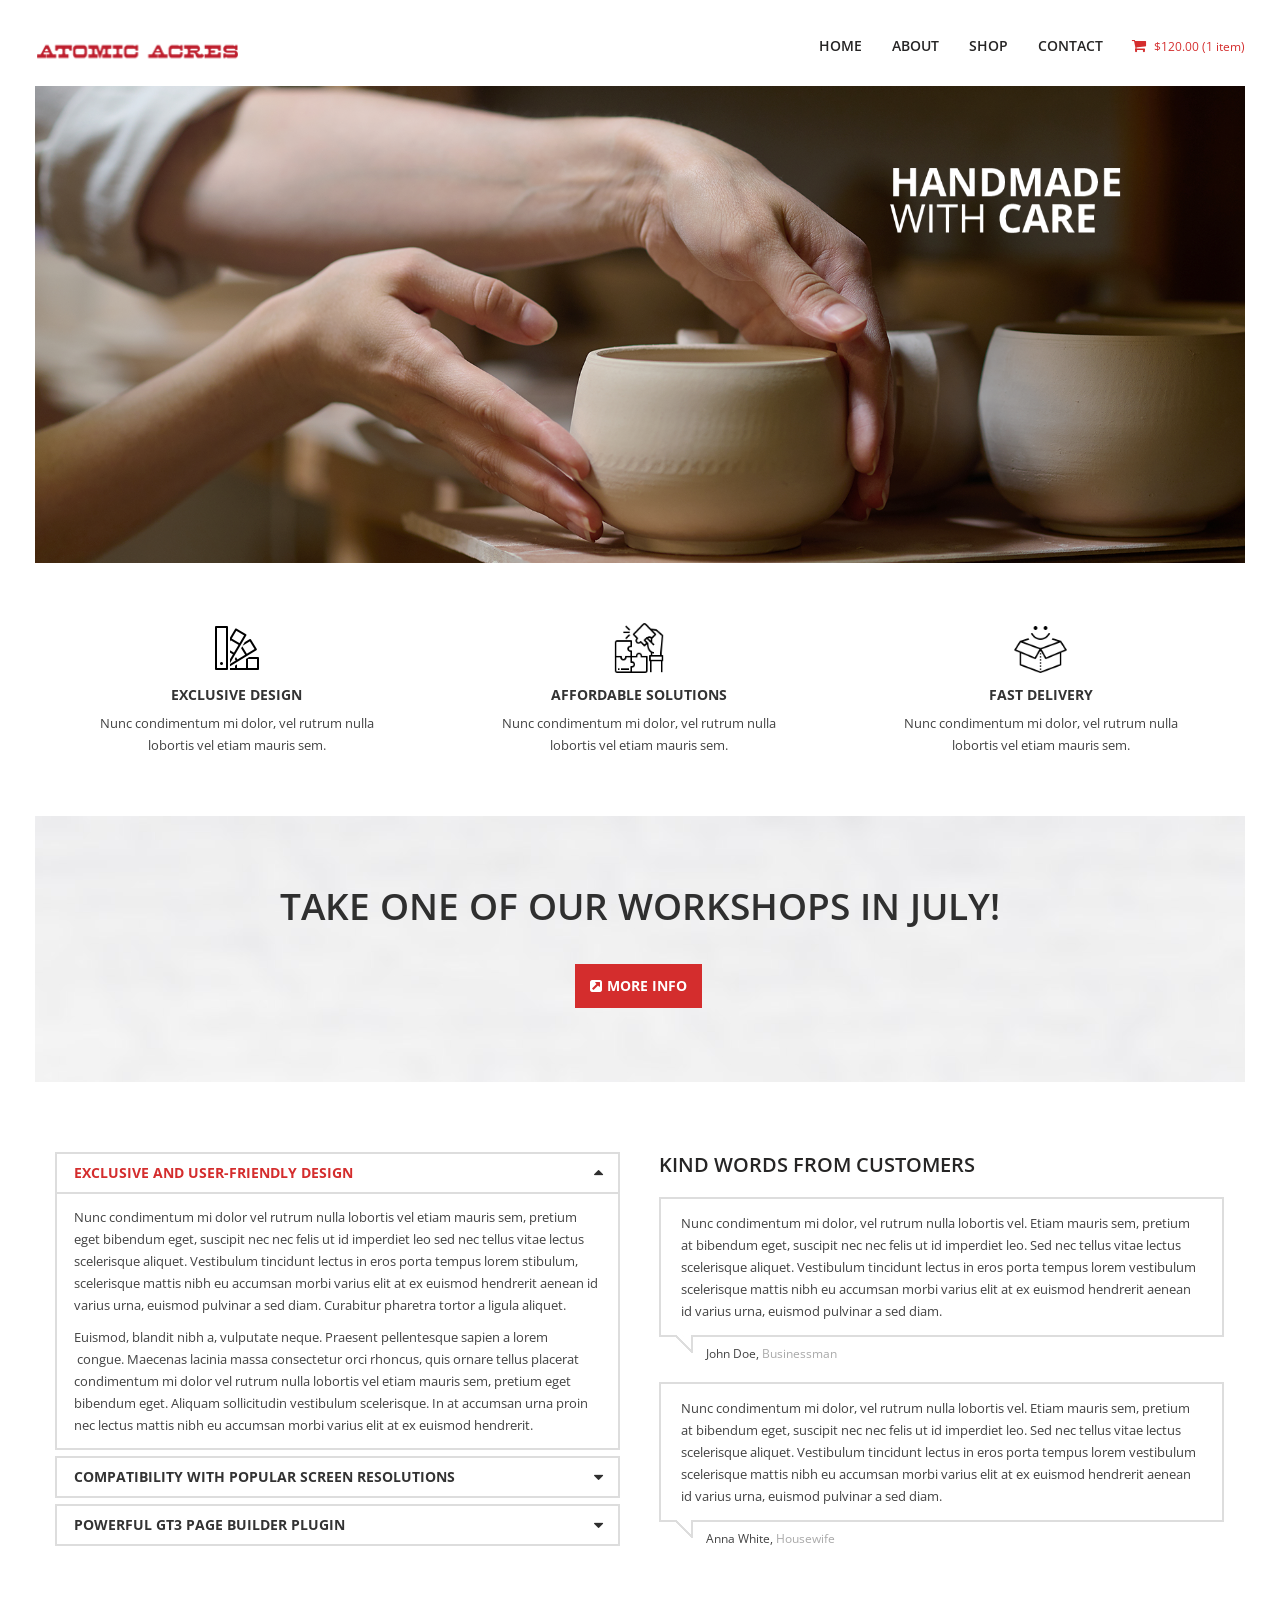
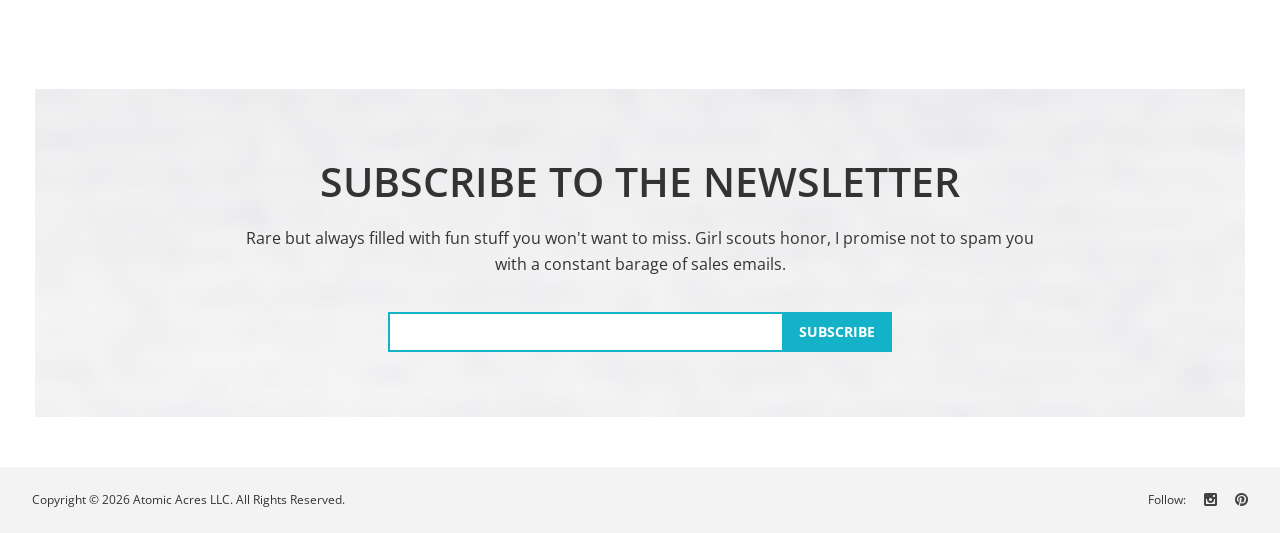
==== commit 9922a7c5: "a" ====
--- a/about.html
+++ b/about.html
@@ -385,95 +385,113 @@
                                     <p>with a constant barage of sales emails.</p>
                                     <div id="mc_signup">
 
-                                        <form id="mc_signup_form">
-
-                                            <div id="mc_subheader">
-                                                Nulum tincidunt lectus a eros porta nec los tempus nec vestibulum lorem
-                                                eget diam.
-                                            </div>
-
-                                            <div class="mc_form_inside">
-
-                                                <div class="mc_merge_var">
-                                                    <label for="mc_mv_EMAIL"
-                                                        class="mc_var_label mc_header mc_header_email">
-                                                        Email Address
-                                                    </label>
-
-                                                    <input type="email" name="mc_mv_EMAIL" id="mc_mv_EMAIL"
-                                                        class="mc_input" placeholder="Enter your email" required>
-                                                </div>
-
-                                                <div class="mc_signup_submit">
-                                                    <input type="submit" id="mc_signup_submit" value="Subscribe"
-                                                        class="button">
-                                                </div>
-
-                                                <div id="newsletter-msg"></div>
-
-                                            </div>
-
-                                        </form>
-                                        <script>
-
-                                            const form = document.getElementById("mc_signup_form");
-                                            const btn = document.getElementById("mc_signup_submit");
-                                            const msg = document.getElementById("newsletter-msg");
-
-                                            const scriptURL = "https://script.google.com/macros/s/AKfycbzEtHD84jsWJA-7hl67UIBiNheInnuRGGKikAEPGXJ6bUfU8GwSH1utYo0vLHFcDAGt/exec";
-
-                                            form.addEventListener("submit", function (e) {
-
-                                                e.preventDefault();
-
-                                                msg.innerHTML = "";
-                                                msg.className = "";
-
-                                                btn.disabled = true;
-                                                btn.value = "Submitting...";
-
-                                                fetch(scriptURL, {
-                                                    method: "POST",
-                                                    body: new FormData(form)
-                                                })
-                                                    .then(res => res.json())
-                                                    .then(data => {
-
-                                                        btn.disabled = false;
-                                                        btn.value = "Subscribe";
-
-                                                        if (data.status === "success") {
-
-                                                            msg.innerHTML = "Subscribed successfully!";
-                                                            msg.className = "success";
-                                                            form.reset();
-
-                                                        } else if (data.status === "exists") {
-
-                                                            msg.innerHTML = "Already subscribed.";
-                                                            msg.className = "error";
-
-                                                        } else {
-
-                                                            msg.innerHTML = "Something went wrong.";
-                                                            msg.className = "error";
-
-                                                        }
-
-                                                    })
-                                                    .catch(err => {
-
-                                                        btn.disabled = false;
-                                                        btn.value = "Subscribe";
-
-                                                        msg.innerHTML = "Server error.";
-                                                        msg.className = "error";
-
-                                                    });
-
-                                            });
-
-                                        </script>
+                                    <form id="mc_signup_form">
+
+    <div id="mc_subheader">
+        Nulum tincidunt lectus a eros porta nec los tempus nec vestibulum lorem eget diam.
+    </div>
+
+    <div class="mc_form_inside">
+
+        <div class="mc_merge_var">
+
+            <label
+                for="mc_mv_EMAIL"
+                class="mc_var_label mc_header mc_header_email">
+
+                Email Address
+
+            </label>
+
+            <input
+                type="email"
+                id="mc_mv_EMAIL"
+                class="mc_input"
+                required>
+
+        </div>
+
+        <div class="mc_signup_submit">
+
+            <input
+                type="submit"
+                id="mc_signup_submit"
+                class="button"
+                value="Subscribe">
+
+        </div>
+
+        <div id="newsletter-msg"></div>
+
+    </div>
+
+</form>
+<script>
+
+const form = document.getElementById("mc_signup_form");
+const btn = document.getElementById("mc_signup_submit");
+const msg = document.getElementById("newsletter-msg");
+
+const scriptURL = "https://script.google.com/macros/s/AKfycbw7_JM3fqj_0q_40z92sbyScDHzTzVORgd1Par2bdgjEvjYEAwjPjWxxp1ZQIFqUWq7/exec";
+
+form.addEventListener("submit", async function(e){
+
+    e.preventDefault();
+
+    btn.disabled = true;
+    btn.value = "Submitting...";
+
+    msg.innerHTML = "";
+    msg.className = "";
+
+    try{
+
+        const response = await fetch(scriptURL,{
+            method:"POST",
+            headers:{
+                "Content-Type":"application/json"
+            },
+            body:JSON.stringify({
+                email:document.getElementById("mc_mv_EMAIL").value
+            })
+        });
+
+        const data = await response.json();
+
+        console.log(data);
+
+        btn.disabled = false;
+        btn.value = "Subscribe";
+
+        if(data.success){
+
+            msg.innerHTML = data.message;
+            msg.className = "success";
+
+            form.reset();
+
+        }else{
+
+            msg.innerHTML = data.message;
+            msg.className = "error";
+
+        }
+
+    }catch(err){
+
+        console.error(err);
+
+        btn.disabled = false;
+        btn.value = "Subscribe";
+
+        msg.innerHTML = "Unable to connect to server.";
+        msg.className = "error";
+
+    }
+
+});
+
+</script>
 
                                     </div>
                                 </div>
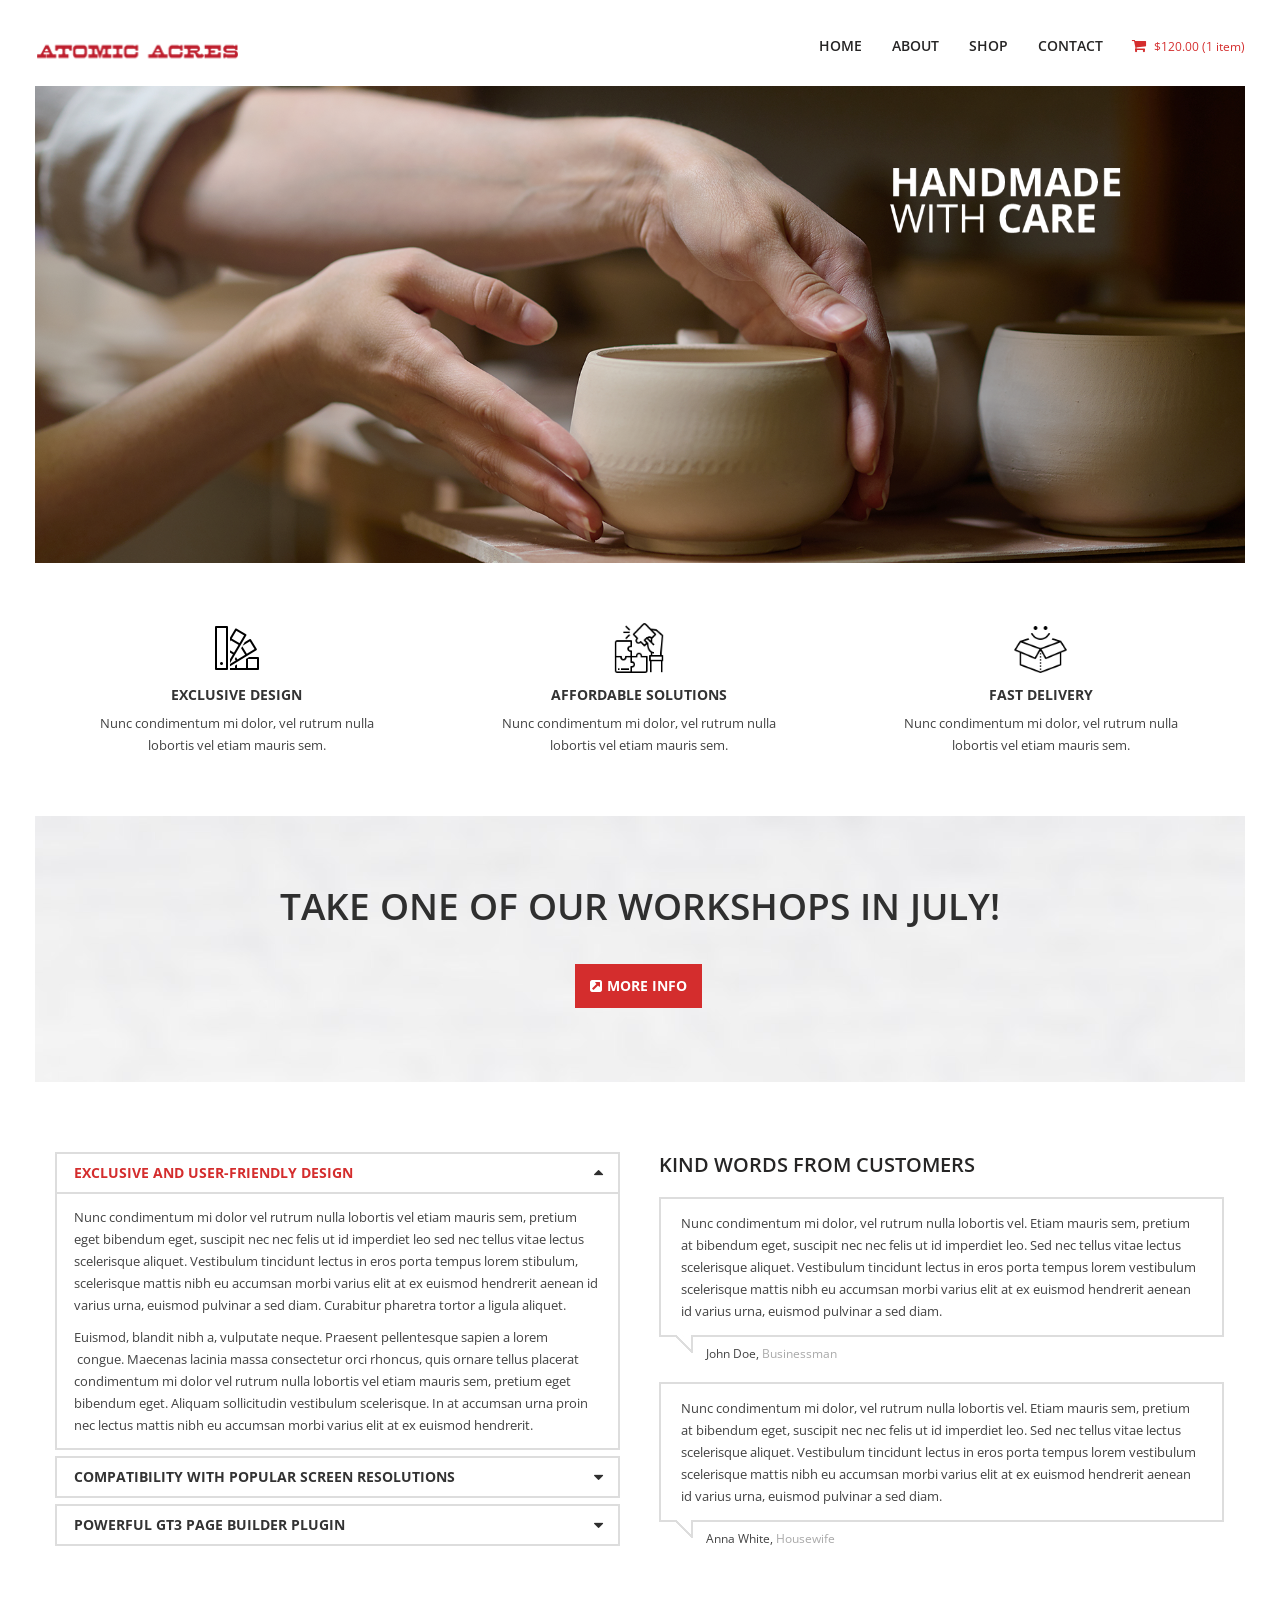
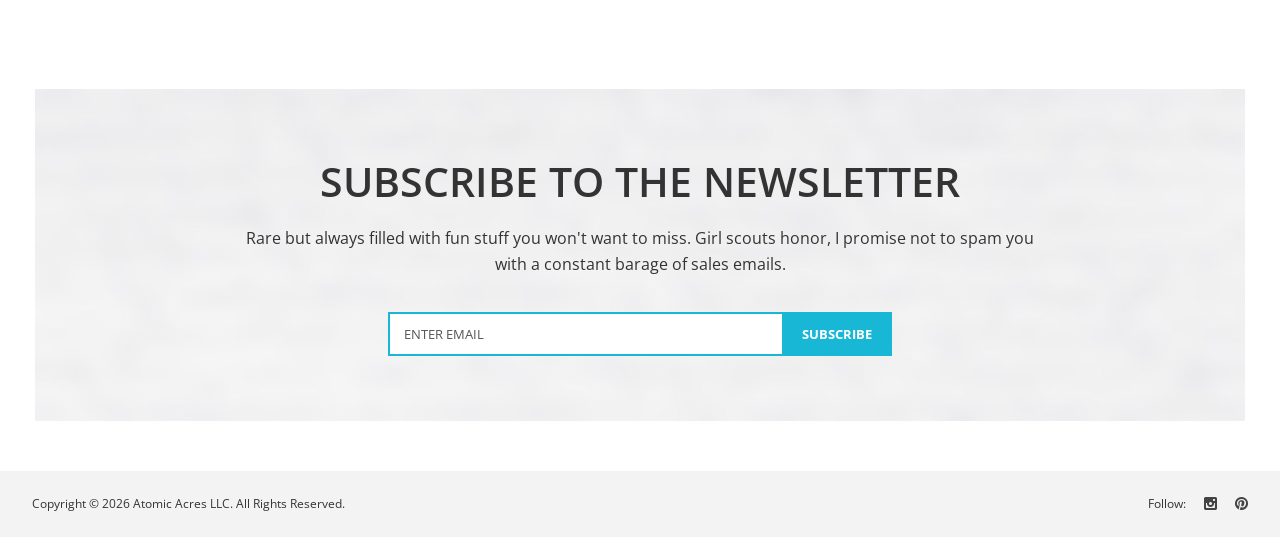
==== commit c6370330: "a" ====
--- a/about.html
+++ b/about.html
@@ -385,113 +385,159 @@
                                     <p>with a constant barage of sales emails.</p>
                                     <div id="mc_signup">
 
-                                    <form id="mc_signup_form">
-
-    <div id="mc_subheader">
-        Nulum tincidunt lectus a eros porta nec los tempus nec vestibulum lorem eget diam.
-    </div>
-
-    <div class="mc_form_inside">
-
-        <div class="mc_merge_var">
-
-            <label
-                for="mc_mv_EMAIL"
-                class="mc_var_label mc_header mc_header_email">
-
-                Email Address
-
-            </label>
-
-            <input
-                type="email"
-                id="mc_mv_EMAIL"
-                class="mc_input"
-                required>
-
-        </div>
-
-        <div class="mc_signup_submit">
-
-            <input
-                type="submit"
-                id="mc_signup_submit"
-                class="button"
-                value="Subscribe">
-
-        </div>
-
-        <div id="newsletter-msg"></div>
-
-    </div>
-
-</form>
-<script>
-
-const form = document.getElementById("mc_signup_form");
-const btn = document.getElementById("mc_signup_submit");
-const msg = document.getElementById("newsletter-msg");
-
-const scriptURL = "https://script.google.com/macros/s/AKfycbw7_JM3fqj_0q_40z92sbyScDHzTzVORgd1Par2bdgjEvjYEAwjPjWxxp1ZQIFqUWq7/exec";
-
-form.addEventListener("submit", async function(e){
-
-    e.preventDefault();
-
-    btn.disabled = true;
-    btn.value = "Submitting...";
-
-    msg.innerHTML = "";
-    msg.className = "";
-
-    try{
-
-        const response = await fetch(scriptURL,{
-            method:"POST",
-            headers:{
-                "Content-Type":"application/json"
-            },
-            body:JSON.stringify({
-                email:document.getElementById("mc_mv_EMAIL").value
-            })
-        });
-
-        const data = await response.json();
-
-        console.log(data);
-
-        btn.disabled = false;
-        btn.value = "Subscribe";
-
-        if(data.success){
-
-            msg.innerHTML = data.message;
-            msg.className = "success";
-
-            form.reset();
-
-        }else{
-
-            msg.innerHTML = data.message;
-            msg.className = "error";
-
-        }
-
-    }catch(err){
-
-        console.error(err);
-
-        btn.disabled = false;
-        btn.value = "Subscribe";
-
-        msg.innerHTML = "Unable to connect to server.";
-        msg.className = "error";
-
-    }
-
-});
-
-</script>
+                                        <form id="newsletterForm">
+
+                                            <div id="mc_subheader">
+                                                Nulum tincidunt lectus a eros porta nec los tempus nec vestibulum lorem
+                                                eget diam.
+                                            </div>
+
+                                            <div class="mc_form_inside">
+
+                                                <div class="mc_merge_var">
+
+
+
+                                                    <input type="email" id="email" placeholder="Enter email" required>
+
+                                                </div>
+
+                                                <div class="mc_signup_submit">
+
+                                                    <input type="submit" class="button" value="Subscribe">
+
+                                                </div>
+
+                                                <div id="message"></div>
+
+                                            </div>
+
+                                        </form>
+                                        <style>
+                                            /* Newsletter Form */
+                                            .mc_merge_var {
+                                                display: inline-block;
+                                                vertical-align: top;
+                                                width: 100%;
+                                            }
+
+                                            .mc_signup_submit {
+                                                display: inline-block;
+                                                vertical-align: top;
+
+                                            }
+
+                                            .mc_merge_var input[type="email"] {
+                                                width: 100%;
+                                                height: 44px;
+                                                padding: 0 14px;
+                                                border: 2px solid #18b7d6;
+                                                border-right: none;
+                                                outline: none;
+                                                font-size: 13px;
+                                                text-transform: uppercase;
+                                                color: #555;
+                                                background: #fff;
+                                                box-sizing: border-box;
+                                            }
+
+                                            .mc_merge_var input[type="email"]::placeholder {
+                                                color: #555;
+                                                text-transform: uppercase;
+                                            }
+
+                                            .mc_signup_submit input[type="submit"] {
+                                                width: auto;
+                                                height: 44px;
+                                                padding: 0 18px;
+                                                border: 2px solid #18b7d6;
+                                                background: #18b7d6;
+                                                color: #fff;
+                                                font-size: 13px;
+                                                font-weight: 700;
+                                                text-transform: uppercase;
+                                                cursor: pointer;
+                                                transition: 0.3s;
+                                                box-sizing: border-box;
+                                            }
+
+                                            .mc_signup_submit input[type="submit"]:hover {
+                                                background: #0fa6c4;
+                                                border-color: #0fa6c4;
+                                            }
+
+                                            /* Responsive */
+                                            @media (max-width: 576px) {
+
+                                                .mc_merge_var,
+                                                .mc_signup_submit {
+                                                    display: block;
+                                                    width: 100%;
+                                                }
+
+                                                .mc_merge_var input[type="email"] {
+                                                    width: 100%;
+                                                    border-right: 2px solid #18b7d6;
+                                                    margin-bottom: 10px;
+                                                }
+
+                                                .mc_signup_submit input[type="submit"] {
+                                                    width: 100%;
+                                                }
+                                            }
+                                        </style>
+                                        <script>
+                                            const scriptURL = "https://script.google.com/macros/s/AKfycbxu7kkiNvwwyq1J6rmtkPlNkbHH8bMSzuP0DhByOhYwrGROEs_CeVxqAkG91OuZ6eN8/exec";
+
+                                            const form = document.getElementById("newsletterForm");
+                                            const message = document.getElementById("message");
+
+                                            form.addEventListener("submit", async (e) => {
+                                                e.preventDefault();
+
+                                                const email = document.getElementById("email").value.trim();
+
+                                                message.textContent = "";
+                                                message.style.color = "#000";
+
+                                                try {
+                                                    const response = await fetch(scriptURL, {
+                                                        method: "POST",
+                                                        headers: {
+                                                            "Content-Type": "text/plain;charset=utf-8"
+                                                        },
+                                                        body: JSON.stringify({
+                                                            email: email
+                                                        })
+                                                    });
+
+                                                    const text = await response.text();
+                                                    console.log(text);
+
+                                                    let data;
+
+                                                    try {
+                                                        data = JSON.parse(text);
+                                                    } catch (err) {
+                                                        throw new Error("Invalid response from server.");
+                                                    }
+
+                                                    if (data.success) {
+                                                        message.style.color = "green";
+                                                        message.textContent = data.message;
+                                                        form.reset();
+                                                    } else {
+                                                        message.style.color = "red";
+                                                        message.textContent = data.message;
+                                                    }
+
+                                                } catch (err) {
+                                                    console.error(err);
+                                                    message.style.color = "red";
+                                                    message.textContent = "Something went wrong. Please try again.";
+                                                }
+                                            });
+                                        </script>
 
                                     </div>
                                 </div>
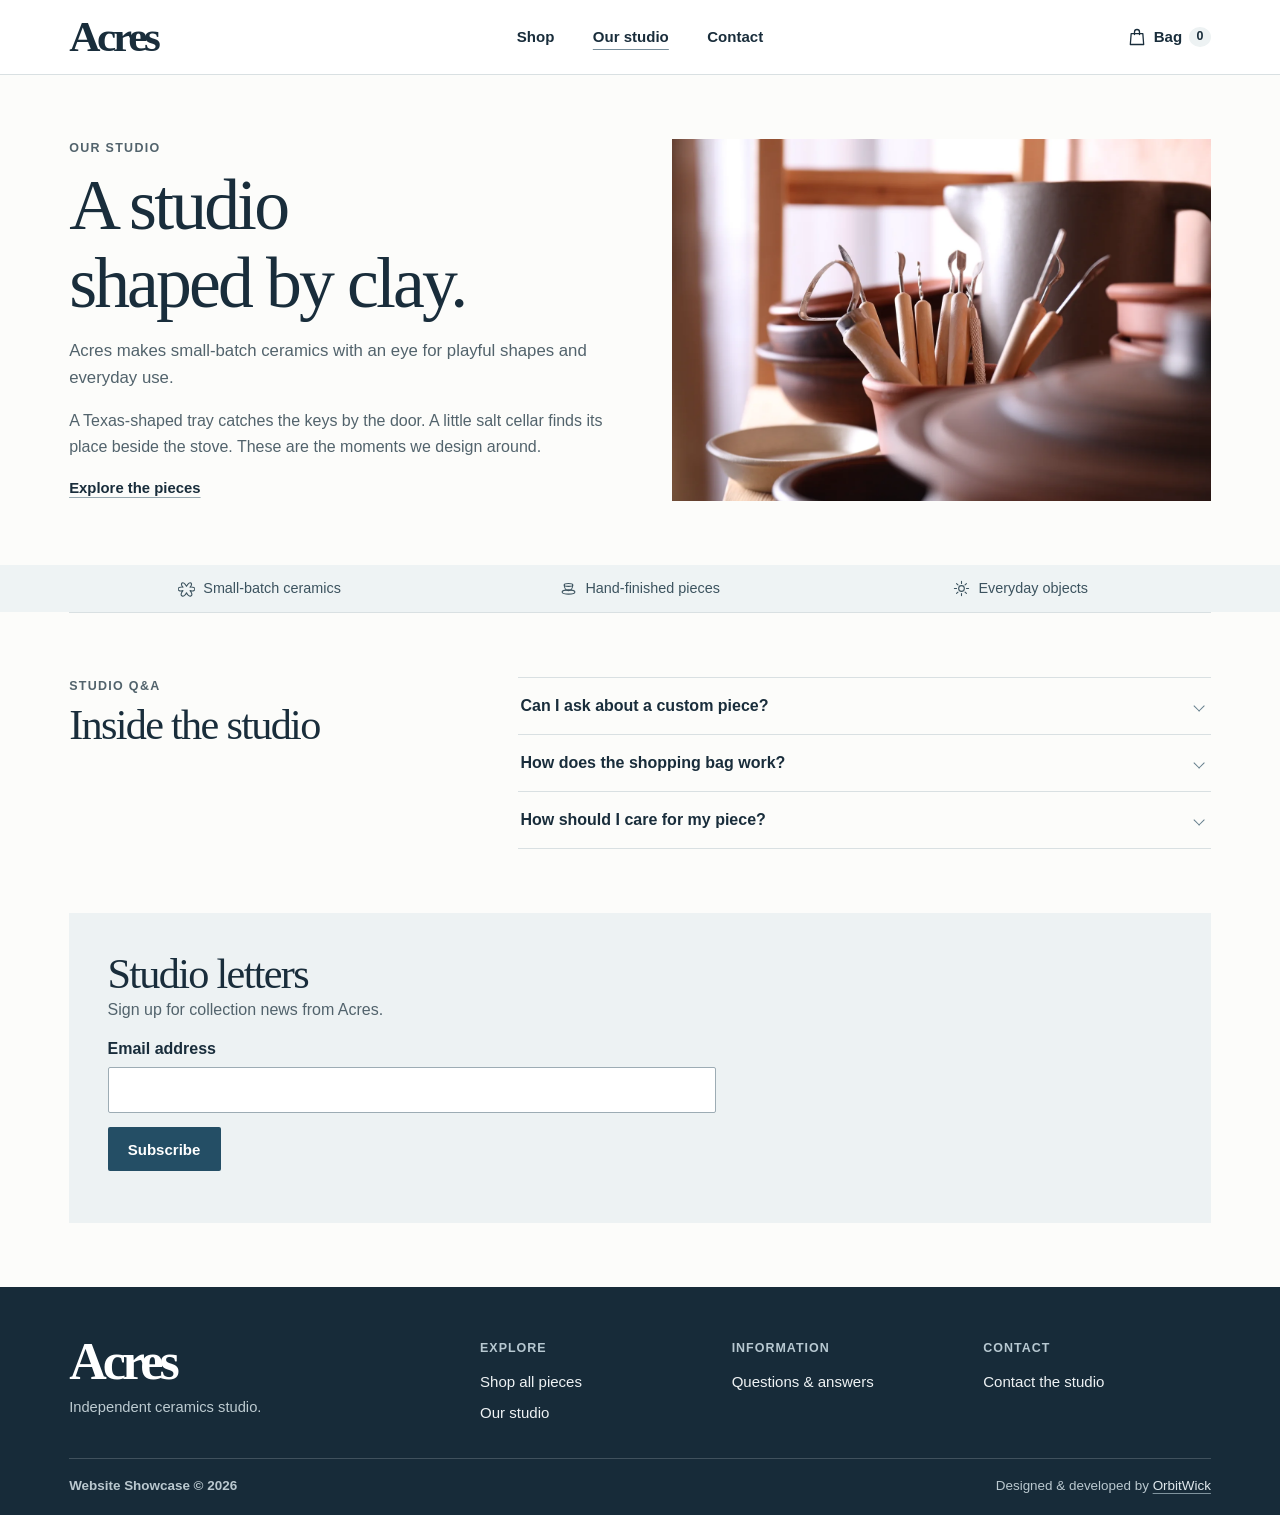
==== commit d208a4f4: "update" ====
--- a/about.html
+++ b/about.html
@@ -1,609 +1,36 @@
-<!DOCTYPE html>
-<html>
-
-<head>
-    <meta http-equiv="Content-Type" content="text/html; charset=UTF-8">
-    <meta name="viewport" content="width=device-width, initial-scale=1, maximum-scale=1">
-    <link rel="shortcut icon" href="img/favicon.ico" type="image/x-icon">
-    <link rel="apple-touch-icon" href="img/apple_icons_57x57.png">
-    <link rel="apple-touch-icon" sizes="72x72" href="img/apple_icons_72x72.png">
-    <link rel="apple-touch-icon" sizes="114x114" href="img/apple_icons_114x114.png">
-    <title>Atomic Acres | Pottery &amp; Glass Portfolio HTML Template</title>
-    <link href="http://fonts.googleapis.com/css?family=Open+Sans:400,300,400italic,600,700" rel="stylesheet"
-        type="text/css" />
-    <link rel="stylesheet" href="css/theme.css" type="text/css" media="all" />
-    <link rel="stylesheet" href="css/revslider.css" type="text/css" media="all" />
-    <link rel="stylesheet" href="css/custom.css" type="text/css" media="all" />
-    <style>
-        #newsletter-msg {
-            margin-top: 15px;
-            font-size: 14px;
-            font-weight: 600;
-        }
-
-        #newsletter-msg.success {
-            color: #1e7e34;
-        }
-
-        #newsletter-msg.error {
-            color: #dc3545;
-        }
-
-        #mc_signup_submit:disabled {
-            opacity: .7;
-            cursor: not-allowed;
-        }
-    </style>
-</head>
-
-<body>
-    <div class="site_wrapper">
-        <header>
-            <div class="container fw">
-                <div class="row">
-                    <div class="fw_ip">
-                        <div class="span12 logo_links_cont_hor">
-                            <div class="fl noselect">
-                                <a href="index.html" class="logo"><img src="img/logo.png" alt=""
-                                        class="non_retina_image"><img src="img/retina/logo.png" alt=""
-                                        class="retina_image"></a>
-                            </div>
-                            <div class="fr">
-                                <div class="horizontal_menu">
-                                    <div class="menu-main-container">
-                                        <ul class="menu">
-                                            <li><a href="index.html"><span>Home</span></a></li>
-                                            <li><a href="about.html"><span>About</span></a></li>
-                                            <li><a href="shop.html"><span>Shop</span></a></li>
-                                            <li><a href="contact.html"><span>Contact</span></a></li>
-                                        </ul>
-                                    </div>
-                                </div>
-
-                                <div class="phone_menu">
-                                    <span class="menu_toggler"></span>
-                                </div>
-
-                                <div class="header_cart_content hor">
-                                    <a class="cart-contents" href="shop_cart.html" title="View your shopping cart"><span
-                                            class="total_price"><i class="icon-shopping-cart"></i><span
-                                                class="amount">&#36;120.00</span></span>(1 item)</a>
-                                </div>
-                            </div>
-                        </div>
-                    </div>
-                </div>
-            </div>
-            <div class="gt3_menu">
-                <div class="search_form_block">
-                    <form name="search_form" method="get" action="javascript:void(0);" class="search_form">
-                        <input type="text" name="s" placeholder="Search" value="" title="Search" class="field_search">
-                        <input type="submit" name="submit_search" value="Search" title="" class="s_btn_search">
-                        <i class="icon-search"></i>
-                        <div class="clear"></div>
-                    </form>
-                </div>
-                <div class="menu_scroll">
-                    <div class="menu-main-container"></div>
-                </div>
-            </div>
-        </header>
-
-        <div class="wrapper">
-            <div class="container">
-                <div class="row no-sidebar">
-                    <div class="main_container">
-                        <div class="fl-container span12">
-                            <div class="row">
-                                <div class="posts-block span12">
-                                    <div class="contentarea">
-                                        <div class="row">
-                                            <div
-                                                class="span12 first-module module_number_1 module_cont fw_block nfwrap module_layer_slider pb60">
-                                                <div class="module_content">
-                                                    <div class="rev_slider_wrapper fullwidthbanner-container">
-                                                        <div class="rev_slider fullwidthabanner">
-                                                            <ul>
-                                                                <li data-transition="fade" data-slotamount="7"
-                                                                    data-masterspeed="300" data-saveperformance="off">
-                                                                    <!-- MAIN IMAGE -->
-                                                                    <img src="img/slider/about.png" alt=""
-                                                                        data-bgposition="center top" data-bgfit="cover"
-                                                                        data-bgrepeat="no-repeat">
-                                                                    <!-- LAYER NR. 1 -->
-                                                                    <div class="tp-caption tp-fade fadeout z_indx5"
-                                                                        data-x="1300" data-y="120" data-speed="300"
-                                                                        data-start="700" data-easing="Power3.easeInOut"
-                                                                        data-elementdelay="0.1"
-                                                                        data-endelementdelay="0.1" data-endspeed="300">
-                                                                        <img src="img/slider/about-1.png" alt="">
-                                                                    </div>
-                                                                    <!-- LAYER NR. 2 -->
-                                                                    <div class="tp-caption black tp-fade tp-resizeme z_indx6 slide_zoom"
-                                                                        data-x="673" data-y="176" data-speed="300"
-                                                                        data-start="900" data-easing="Power3.easeInOut"
-                                                                        data-splitin="none" data-splitout="none"
-                                                                        data-elementdelay="0.1"
-                                                                        data-endelementdelay="0.1" data-endspeed="300"
-                                                                        data-captionhidden="on"></div>
-                                                                </li>
-
-                                                            </ul>
-                                                            <div class="tp-bannertimer tp-bottom"></div>
-                                                        </div>
-                                                    </div>
-                                                </div>
-                                            </div><!-- .module_cont -->
-                                        </div>
-                                        <div class="row">
-                                            <div class="span4 module_number_2 module_cont  module_iconboxes pb60">
-                                                <div class="module_content shortcode_iconbox ">
-                                                    <a href="javascript:void(0);">
-                                                        <div class="iconbox_wrapper">
-                                                            <div class="iconbox_header">
-                                                                <!-- Change the 1st icon from here -->
-                                                                <span class="ico"><img src="img/icon/icon (4).png"
-                                                                        alt=""></span>
-                                                                <!--  -->
-                                                                <h6 class="iconbox_title">Exclusive design</h6>
-                                                            </div>
-                                                            <div class="iconbox_body">
-                                                                <p>Nunc condimentum mi dolor, vel rutrum nulla</p>
-                                                                <p>lobortis vel etiam mauris sem.</p>
-                                                            </div>
-                                                        </div>
-                                                    </a>
-                                                </div>
-                                            </div>
-                                            <div class="span4 module_number_3 module_cont  module_iconboxes pb30">
-                                                <div class="module_content shortcode_iconbox ">
-                                                    <a href="javascript:void(0);">
-                                                        <div class="iconbox_wrapper">
-                                                            <div class="iconbox_header">
-                                                                <!-- Change the 2nd icon from here -->
-                                                                <span class="ico"><img src="img/icon/icon (3).png"
-                                                                        alt=""></span>
-                                                                <!--  -->
-                                                                <h6 class="iconbox_title">Affordable Solutions</h6>
-                                                            </div>
-                                                            <div class="iconbox_body">
-                                                                <p>Nunc condimentum mi dolor, vel rutrum nulla</p>
-                                                                <p>lobortis vel etiam mauris sem.</p>
-                                                            </div>
-                                                        </div>
-                                                    </a>
-                                                </div>
-                                            </div>
-                                            <div class="span4 module_number_4 module_cont module_iconboxes pb30">
-                                                <div class="module_content shortcode_iconbox ">
-                                                    <a href="javascript:void(0);">
-                                                        <div class="iconbox_wrapper">
-                                                            <div class="iconbox_header">
-                                                                <!-- Change the 3rd icon from here -->
-                                                                <span class="ico"><img src="img/icon/icon (1).png"
-                                                                        alt=""></span>
-                                                                <!--  -->
-                                                                <h6 class="iconbox_title">Fast Delivery</h6>
-                                                            </div>
-                                                            <div class="iconbox_body">
-                                                                <p>Nunc condimentum mi dolor, vel rutrum nulla</p>
-                                                                <p>lobortis vel etiam mauris sem.</p>
-                                                            </div>
-                                                        </div>
-                                                    </a>
-                                                </div>
-                                            </div><!-- .module_cont -->
-                                        </div>
-
-                                        <div class="fw_block bg_start bg1 mb70 pt70">
-                                            <div class="row">
-                                                <div class="span12 module_number_5 module_cont pb70 module_content">
-                                                    <div class="module_content">
-                                                        <h2 class="text_center">TAKE ONE OF OUR WORKSHOPS IN JULY!</h2>
-                                                        <br>
-                                                        <p class="text_center"><a
-                                                                href="https://www.make-space.co/instructors/750001"
-                                                                class="shortcode_button btn_normal btn_type5 with_icon"><span
-                                                                    class="ico_cont"><i
-                                                                        class="ico_this icon-external-link-sign"></i></span><span
-                                                                    class="btn_text">MORE INFO</span></a></p>
-                                                    </div>
-                                                </div>
-                                            </div>
-                                        </div>
-
-                                        <div class="row">
-                                            <div class="span6 module_number_6 module_cont pb70 module_accordion">
-                                                <div class="shortcode_accordion accordion">
-                                                    <h5 data-count="1"
-                                                        class="shortcode_accordion_item_title acc_togg_title expanded_yes">
-                                                        <span>Exclusive and user-friendly design</span>
-                                                    </h5>
-                                                    <div class="shortcode_accordion_item_body acc_togg_body">
-                                                        <div class="ip">
-                                                            <p>Nunc condimentum mi dolor vel rutrum nulla lobortis vel
-                                                                etiam mauris sem, pretium eget bibendum eget, suscipit
-                                                                nec nec felis ut id imperdiet leo sed nec tellus vitae
-                                                                lectus scelerisque aliquet. Vestibulum tincidunt lectus
-                                                                in eros porta tempus lorem stibulum, scelerisque mattis
-                                                                nibh eu accumsan morbi varius elit at ex euismod
-                                                                hendrerit aenean id varius urna, euismod pulvinar a sed
-                                                                diam. Curabitur pharetra tortor a ligula aliquet.</p>
-                                                            <p>Euismod, blandit nibh a, vulputate neque. Praesent
-                                                                pellentesque sapien a lorem &nbsp;congue. Maecenas
-                                                                lacinia massa consectetur orci rhoncus, quis ornare
-                                                                tellus placerat condimentum mi dolor vel rutrum nulla
-                                                                lobortis vel etiam mauris sem, pretium eget bibendum
-                                                                eget. Aliquam sollicitudin vestibulum scelerisque. In at
-                                                                accumsan urna&nbsp;proin nec lectus&nbsp;mattis nibh eu
-                                                                accumsan morbi varius elit at ex euismod hendrerit.</p>
-                                                        </div>
-                                                    </div>
-                                                    <h5 data-count="2"
-                                                        class="shortcode_accordion_item_title acc_togg_title expanded_no">
-                                                        <span>Compatibility with popular screen resolutions</span>
-                                                    </h5>
-                                                    <div class="shortcode_accordion_item_body acc_togg_body">
-                                                        <div class="ip">
-                                                            <p>Euismod, blandit nibh a, vulputate neque. Praesent
-                                                                pellentesque sapien a lorem &nbsp;congue. Maecenas
-                                                                lacinia massa consectetur orci rhoncus, quis ornare
-                                                                tellus placerat condimentum mi dolor vel rutrum nulla
-                                                                lobortis vel etiam mauris sem, pretium eget bibendum
-                                                                eget. Aliquam sollicitudin vestibulum scelerisque. In at
-                                                                accumsan urna&nbsp;proin nec lectus&nbsp;mattis nibh eu
-                                                                accumsan morbi varius elit at ex euismod hendrerit.</p>
-                                                            <p>Nunc condimentum mi dolor vel rutrum nulla lobortis vel
-                                                                etiam mauris sem, pretium eget bibendum eget, suscipit
-                                                                nec nec felis ut id imperdiet leo sed nec tellus vitae
-                                                                lectus scelerisque aliquet. Vestibulum tincidunt lectus
-                                                                in eros porta tempus lorem stibulum, scelerisque mattis
-                                                                nibh eu accumsan morbi varius elit at ex euismod
-                                                                hendrerit aenean id varius urna, euismod pulvinar a sed
-                                                                diam. Curabitur pharetra tortor a ligula aliquet.</p>
-                                                        </div>
-                                                    </div>
-                                                    <h5 data-count="3"
-                                                        class="shortcode_accordion_item_title acc_togg_title expanded_no">
-                                                        <span>Powerful GT3 Page Builder plugin</span>
-                                                    </h5>
-                                                    <div class="shortcode_accordion_item_body acc_togg_body">
-                                                        <div class="ip">
-                                                            <p>Euismod, blandit nibh a, vulputate neque. Praesent
-                                                                pellentesque sapien a lorem &nbsp;congue. Maecenas
-                                                                lacinia massa consectetur orci rhoncus, quis ornare
-                                                                tellus placerat condimentum mi dolor vel rutrum nulla
-                                                                lobortis vel etiam mauris sem, pretium eget bibendum
-                                                                eget. Aliquam sollicitudin vestibulum scelerisque. In at
-                                                                accumsan urna&nbsp;proin nec lectus&nbsp;mattis nibh eu
-                                                                accumsan morbi varius elit at ex euismod hendrerit.</p>
-                                                            <p>Nunc condimentum mi dolor vel rutrum nulla lobortis vel
-                                                                etiam mauris sem, pretium eget bibendum eget, suscipit
-                                                                nec nec felis ut id imperdiet leo sed nec tellus vitae
-                                                                lectus scelerisque aliquet. Vestibulum tincidunt lectus
-                                                                in eros porta tempus lorem stibulum, scelerisque mattis
-                                                                nibh eu accumsan morbi varius elit at ex euismod
-                                                                hendrerit aenean id varius urna, euismod pulvinar a sed
-                                                                diam. Curabitur pharetra tortor a ligula aliquet.</p>
-                                                        </div>
-                                                    </div>
-                                                </div>
-                                            </div>
-                                            <div class="span6 module_number_7 module_cont pb30 module_testimonial">
-                                                <div class="bg_title">
-                                                    <h4 class="headInModule">Kind Words From Customers</h4>
-                                                </div>
-                                                <div class="module_content testimonials_list perline1">
-                                                    <ul>
-                                                        <li class="testimonial1 left_image">
-                                                            <div class="item without_image">
-                                                                <div class="text_block">
-                                                                    <div class="testimonials_text">
-                                                                        <p>Nunc condimentum mi dolor, vel rutrum nulla
-                                                                            lobortis vel. Etiam mauris sem, pretium at
-                                                                            bibendum eget, suscipit nec nec felis ut id
-                                                                            imperdiet leo. Sed nec tellus vitae lectus
-                                                                            scelerisque aliquet. Vestibulum tincidunt
-                                                                            lectus in eros porta tempus lorem vestibulum
-                                                                            scelerisque mattis nibh eu accumsan morbi
-                                                                            varius elit at ex euismod hendrerit aenean
-                                                                            id varius urna, euismod pulvinar a sed diam.
-                                                                        </p>
-                                                                    </div>
-                                                                </div>
-                                                                <div class="name_and_position"><span>John Doe,
-                                                                        <i>Businessman</i></span></div>
-                                                            </div>
-                                                        </li>
-                                                        <li class="testimonial2 left_image">
-                                                            <div class="item without_image">
-                                                                <div class="text_block">
-                                                                    <div class="testimonials_text">
-                                                                        <p>Nunc condimentum mi dolor, vel rutrum nulla
-                                                                            lobortis vel. Etiam mauris sem, pretium at
-                                                                            bibendum eget, suscipit nec nec felis ut id
-                                                                            imperdiet leo. Sed nec tellus vitae lectus
-                                                                            scelerisque aliquet. Vestibulum tincidunt
-                                                                            lectus in eros porta tempus lorem vestibulum
-                                                                            scelerisque mattis nibh eu accumsan morbi
-                                                                            varius elit at ex euismod hendrerit aenean
-                                                                            id varius urna, euismod pulvinar a sed diam.
-                                                                        </p>
-                                                                    </div>
-                                                                </div>
-                                                                <div class="name_and_position"><span>Anna White,
-                                                                        <i>Housewife</i></span></div>
-                                                            </div>
-                                                        </li>
-                                                    </ul>
-                                                </div>
-                                            </div><!-- .module_cont -->
-
-                                        </div>
-                                    </div>
-                                </div>
-                            </div>
-                        </div>
-                    </div>
-                    <div class="row">
-                        <div class="span12 module_number_13 module_cont center_title module_feature_posts pb20">
-                            <div class="featured_items clearfix">
-                                <div class="items3 featured_posts">
-                                    <ul class="item_list">
-                                        <li class="isset_fimage">
-                                            <div class="item">
-                                                <div class="prelative">
-                                                    <a href="blog_post_slider.html">
-                                                        <div class="featured_item_fadder"></div>
-                                                    </a>
-                                                </div>
-                                            </div>
-                                        </li>
-                                        <li class="isset_fimage">
-                                            <div class="item">
-                                                <div class="prelative">
-                                                    <div class="item_info">
-                                                        <div class="preview_meta_data"> </div>
-                                                    </div>
-                                                </div>
-                                            </div>
-                                        </li>
-                                        <li class="isset_fimage"></li>
-                                    </ul>
-                                </div>
-                            </div>
-                        </div>
-                    </div>
-
-                    <div class="fw_block bg_start bg3 mb_15 pt50">
-                        <div class="row">
-                            <div class="span12 module_number_14 module_cont mail_sub module_text_area pb30">
-                                <div class="module_content">
-                                    <h1>Subscribe To The Newsletter</h1>
-                                    <p>Rare but always filled with fun stuff you won't want to miss. Girl scouts honor,
-                                        I promise not to spam you</p>
-                                    <p>with a constant barage of sales emails.</p>
-                                    <div id="mc_signup">
-
-                                        <form id="newsletterForm">
-
-                                            <div id="mc_subheader">
-                                                Nulum tincidunt lectus a eros porta nec los tempus nec vestibulum lorem
-                                                eget diam.
-                                            </div>
-
-                                            <div class="mc_form_inside">
-
-                                                <div class="mc_merge_var">
-
-
-
-                                                    <input type="email" id="email" placeholder="Enter email" required>
-
-                                                </div>
-
-                                                <div class="mc_signup_submit">
-
-                                                    <input type="submit" class="button" value="Subscribe">
-
-                                                </div>
-
-                                                <div id="message"></div>
-
-                                            </div>
-
-                                        </form>
-                                        <style>
-                                            /* Newsletter Form */
-                                            .mc_merge_var {
-                                                display: inline-block;
-                                                vertical-align: top;
-                                                width: 100%;
-                                            }
-
-                                            .mc_signup_submit {
-                                                display: inline-block;
-                                                vertical-align: top;
-
-                                            }
-
-                                            .mc_merge_var input[type="email"] {
-                                                width: 100%;
-                                                height: 44px;
-                                                padding: 0 14px;
-                                                border: 2px solid #18b7d6;
-                                                border-right: none;
-                                                outline: none;
-                                                font-size: 13px;
-                                                text-transform: uppercase;
-                                                color: #555;
-                                                background: #fff;
-                                                box-sizing: border-box;
-                                            }
-
-                                            .mc_merge_var input[type="email"]::placeholder {
-                                                color: #555;
-                                                text-transform: uppercase;
-                                            }
-
-                                            .mc_signup_submit input[type="submit"] {
-                                                width: auto;
-                                                height: 44px;
-                                                padding: 0 18px;
-                                                border: 2px solid #18b7d6;
-                                                background: #18b7d6;
-                                                color: #fff;
-                                                font-size: 13px;
-                                                font-weight: 700;
-                                                text-transform: uppercase;
-                                                cursor: pointer;
-                                                transition: 0.3s;
-                                                box-sizing: border-box;
-                                            }
-
-                                            .mc_signup_submit input[type="submit"]:hover {
-                                                background: #0fa6c4;
-                                                border-color: #0fa6c4;
-                                            }
-
-                                            /* Responsive */
-                                            @media (max-width: 576px) {
-
-                                                .mc_merge_var,
-                                                .mc_signup_submit {
-                                                    display: block;
-                                                    width: 100%;
-                                                }
-
-                                                .mc_merge_var input[type="email"] {
-                                                    width: 100%;
-                                                    border-right: 2px solid #18b7d6;
-                                                    margin-bottom: 10px;
-                                                }
-
-                                                .mc_signup_submit input[type="submit"] {
-                                                    width: 100%;
-                                                }
-                                            }
-                                        </style>
-                                        <script>
-                                            const scriptURL = "https://script.google.com/macros/s/AKfycbxu7kkiNvwwyq1J6rmtkPlNkbHH8bMSzuP0DhByOhYwrGROEs_CeVxqAkG91OuZ6eN8/exec";
-
-                                            const form = document.getElementById("newsletterForm");
-                                            const message = document.getElementById("message");
-
-                                            form.addEventListener("submit", async (e) => {
-                                                e.preventDefault();
-
-                                                const email = document.getElementById("email").value.trim();
-
-                                                message.textContent = "";
-                                                message.style.color = "#000";
-
-                                                try {
-                                                    const response = await fetch(scriptURL, {
-                                                        method: "POST",
-                                                        headers: {
-                                                            "Content-Type": "text/plain;charset=utf-8"
-                                                        },
-                                                        body: JSON.stringify({
-                                                            email: email
-                                                        })
-                                                    });
-
-                                                    const text = await response.text();
-                                                    console.log(text);
-
-                                                    let data;
-
-                                                    try {
-                                                        data = JSON.parse(text);
-                                                    } catch (err) {
-                                                        throw new Error("Invalid response from server.");
-                                                    }
-
-                                                    if (data.success) {
-                                                        message.style.color = "green";
-                                                        message.textContent = data.message;
-                                                        form.reset();
-                                                    } else {
-                                                        message.style.color = "red";
-                                                        message.textContent = data.message;
-                                                    }
-
-                                                } catch (err) {
-                                                    console.error(err);
-                                                    message.style.color = "red";
-                                                    message.textContent = "Something went wrong. Please try again.";
-                                                }
-                                            });
-                                        </script>
-
-                                    </div>
-                                </div>
-                            </div>
-                        </div>
-                    </div>
-
-                </div>
-            </div>
+<!doctype html>
+<html lang="en"><head>
+<meta charset="utf-8"><meta name="viewport" content="width=device-width,initial-scale=1">
+<title>Our studio | Acres</title><meta name="description" content="Meet Acres, the independent ceramics studio behind small-batch objects for everyday rituals."><meta name="author" content="OrbitWick">
+<meta property="og:title" content="Our studio | Acres"><meta property="og:description" content="Meet Acres, the independent ceramics studio behind small-batch objects for everyday rituals."><meta property="og:site_name" content="Acres">
+<link rel="icon" type="image/png" href="img/fav.png"><link rel="stylesheet" href="css/acres.css"><script defer src="js/acres.js"></script>
+<script type="application/ld+json">{"@context":"https://schema.org","@type":"WebPage","name":"Our studio | Acres","creator":{"@type":"Organization","name":"OrbitWick","url":"https://orbitwick.com"}}</script></head><body>
+<a class="skip" href="#main">Skip to content</a><header><div class="mast"><a class="brand" href="index.html" aria-label="Acres home">Acres</a><nav aria-label="Main navigation"><a href="shop.html">Shop</a><a href="about.html" aria-current="page">Our studio</a><a href="contact.html">Contact</a></nav><a class="bag-link" href="shop_cart.html"><svg aria-hidden="true" width="20" height="20" viewBox="0 0 24 24" fill="none" stroke="currentColor" stroke-width="1.55" stroke-linecap="round" stroke-linejoin="round"><path d="M5 8h14l1 13H4L5 8Z"/><path d="M9 9V6a3 3 0 0 1 6 0v3"/></svg> Bag <span id="bag-count">0</span></a></div></header>
+<main id="main"><section class="split wrap section"><div><div class="intro"><span class="eyebrow">Our studio</span><h1>A studio shaped by clay.</h1><p>Acres makes small-batch ceramics with an eye for playful shapes and everyday use.</p></div><p>A Texas-shaped tray catches the keys by the door. A little salt cellar finds its place beside the stove. These are the moments we design around.</p><a class="text-link" href="shop.html">Explore the pieces</a></div><img src="img/studio-workbench.webp" alt="Clay vessels and brushes on the studio table"></section><div class="values"><span><svg aria-hidden="true" width="20" height="20" viewBox="0 0 24 24" fill="none" stroke="currentColor" stroke-width="1.55" stroke-linecap="round" stroke-linejoin="round"><path d="M12 9c-5-10-10-3-5 1-11-1-7 8 0 5-7 8 2 11 5 3 3 8 12 5 5-3 7 3 11-6 0-5 5-4 0-11-5-1Z"/></svg>Small-batch ceramics</span><span><svg aria-hidden="true" width="20" height="20" viewBox="0 0 24 24" fill="none" stroke="currentColor" stroke-width="1.55" stroke-linecap="round" stroke-linejoin="round"><ellipse cx="12" cy="17" rx="9" ry="3"/><path d="M6 7c0 5 3 8 6 8s6-3 6-8"/><ellipse cx="12" cy="7" rx="6" ry="2"/></svg>Hand-finished pieces</span><span><svg aria-hidden="true" width="20" height="20" viewBox="0 0 24 24" fill="none" stroke="currentColor" stroke-width="1.55" stroke-linecap="round" stroke-linejoin="round"><circle cx="12" cy="12" r="4"/><path d="M12 2v3m0 14v3M2 12h3m14 0h3M5 5l2 2m10 10 2 2M5 19l2-2M17 7l2-2"/></svg>Everyday objects</span></div><section class="faq wrap"><div><span class="eyebrow">Studio Q&amp;A</span><h2>Inside the studio</h2></div><div><details><summary>Can I ask about a custom piece?</summary><p>Yes. Tell us about the shape, colors, and occasion you have in mind through our <a href="contact.html">studio contact form</a>.</p></details>
+<details><summary>How does the shopping bag work?</summary><p>Choose a color and add a piece to your bag. Your selection stays in this browser tab for the session. You can send the studio an inquiry about the pieces you’ve chosen.</p></details>
+<details><summary>How should I care for my piece?</summary><p>Handle glazed surfaces gently and ask the studio about food use, washing, and heat exposure for your particular piece.</p></details></div></section><section class="newsletter wrap"><h2>Studio letters</h2><p>Sign up for collection news from Acres.</p><form data-endpoint="https://script.google.com/macros/s/AKfycbzrFSycdUiCtzPzw7nW0KzeX86bzru2ApzW6hZV8H09mGztNLwuGanSM2SmjtYkPKcI/exec"><label>Email address<input name="email" type="email" autocomplete="email" required></label><button>Subscribe</button><p role="status"></p></form></section></main>
+<footer>
+    <div class="foot-main">
+        <div class="footer-brand">
+            <a class="brand" href="index.html" aria-label="Acres home">Acres</a>
+            <p>Independent ceramics studio.</p>
         </div>
+        <nav aria-label="Explore">
+            <h3>Explore</h3>
+            <a href="shop.html">Shop all pieces</a>
+            <a href="about.html">Our studio</a>
+        </nav>
+        <nav aria-label="Information">
+            <h3>Information</h3>
+            <a href="index.html#studio-qa">Questions &amp; answers</a>
+        </nav>
+        <nav aria-label="Contact">
+            <h3>Contact</h3>
+            <a href="contact.html#contact">Contact the studio</a>
+        </nav>
     </div>
-    <div class="clear"></div>
+    <div class="credit">
+        <strong>Website Showcase &copy; 2026</strong>
+        <span>Designed &amp; developed by <a href="https://orbitwick.com" rel="author">OrbitWick</a></span>
     </div>
-    </div>
-    </div>
-
-    </div><!-- .wrapper -->
-    </div>
-    <footer>
-        <div class="ip">
-            <div class="fl">
-                <div>Copyright &copy; 2026 Atomic Acres LLC. All Rights Reserved.</div>
-            </div>
-            <div class="fr">
-                <div class="share_page">
-                    <span class="share_text"></span>
-                    <span class="sh_fo_detail">
-                        <a href="javascript:void(0);" class="stand_icon share_instagram"></a>
-                        <a href="javascript:void(0);" class="stand_icon share_pinterest"></a>
-                    </span>
-                </div>
-                <div class="socials">
-                    <span class="follow_text active">Follow</span>
-                    <span class="sh_fo_detail inline_block">
-                        <a class="stand_icon soc-instagram" target="_blank" href="http://instagram.com"
-                            title="Instagram"></a>
-                        <a class="stand_icon soc-pinterest" target="_blank" href="http://pinterest.com"
-                            title="Pinterest"></a>
-                    </span>
-                </div>
-            </div>
-            <div class="clear"></div>
-        </div>
-    </footer>
-
-    <script type="text/javascript" src="js/jquery.min.js"></script>
-    <script type="text/javascript" src="js/jquery-ui.min.js"></script>
-    <script type="text/javascript" src="js/modules.js"></script>
-    <script type="text/javascript" src="js/theme.js"></script>
-    <script type="text/javascript" src="js/jquery.themepunch.plugins.min.js"></script>
-    <script type="text/javascript" src="js/jquery.themepunch.revolution.min.js"></script>
-    <script type="text/javascript">
-        jQuery(document).ready(function () {
-            "use strict";
-            jQuery('.rev_slider').show().revolution({
-                delay: 5000,
-                startwidth: 1850,
-                startheight: 729,
-                fullWidth: "on",
-                fullScreen: "off",
-                navigationType: "none",
-                navigationArrows: "none",
-                navigationStyle: "round"
-            });
-        });
-    </script>
-</body>
-
-</html>+</footer></body></html>
--- a/css/acres.css
+++ b/css/acres.css
@@ -0,0 +1,225 @@
+:root {
+  --paper: #fcfcfa;
+  --ink: #192d3b;
+  --navy: #142e48;
+  --accent: #244e65;
+  --muted: #52636c;
+  --line: #d9e0e2;
+  --sand: #edf2f3;
+  --serif: "Iowan Old Style", "Palatino Linotype", Palatino, Georgia, serif;
+  --gutter: clamp(1.1rem, 5.4vw, 6rem);
+  --content: 84rem;
+  --section-space: clamp(2.75rem, 5vw, 4.75rem);
+  color-scheme: light;
+}
+
+* { box-sizing: border-box; }
+body { margin: 0; background: var(--paper); color: var(--ink); font: 1rem/1.6 "Segoe UI", Arial, sans-serif; }
+img { display: block; max-width: 100%; }
+figure, p, h1, h2, h3 { margin: 0; }
+p { color: var(--muted); }
+p + p { margin-top: 1rem; }
+h1, h2, h3 { font-family: var(--serif); font-weight: 400; line-height: 1.08; letter-spacing: -.04em; }
+h1 { font-size: clamp(2.8rem, 5.6vw, 5rem); margin: .65rem 0 1rem; text-wrap: balance; }
+h2 { font-size: clamp(2.15rem, 3.3vw, 3.35rem); text-wrap: balance; }
+a { color: inherit; text-underline-offset: .25em; text-decoration-thickness: 1px; }
+a:hover { color: var(--accent); }
+a, button, summary, .button { transition: color .16s, background-color .16s, border-color .16s, text-decoration-color .16s; }
+:focus-visible { outline: 2px solid #4383ac; outline-offset: 4px; }
+[hidden] { display: none !important; }
+.wrap, .mast, .foot-main, .credit { width: min(calc(100% - 2 * var(--gutter)), var(--content)); margin-inline: auto; }
+.section { padding-block: var(--section-space); }
+.eyebrow, .product small, .review-source { display: block; color: var(--muted); font: 600 .78rem/1.45 "Segoe UI", Arial, sans-serif; letter-spacing: .105em; text-transform: uppercase; }
+.eyebrow + h2 { margin-top: .45rem; }
+.text-link, .review-band a { font-size: .93rem; font-weight: 550; text-decoration-color: #96a7af; }
+.text-link:hover, .review-band a:hover { text-decoration-color: currentColor; }
+button, .button { display: inline-flex; align-items: center; justify-content: center; min-height: 44px; padding: .65rem 1.2rem; background: var(--accent); color: white; border: 1px solid transparent; border-radius: 2px; font: 600 .94rem/1.4 "Segoe UI", Arial, sans-serif; text-decoration: none; cursor: pointer; }
+button:hover, .button:hover { background: var(--navy); color: white; }
+button:disabled { opacity: .5; cursor: default; }
+.skip { position: absolute; top: -6rem; z-index: 5; padding: .7rem 1rem; background: white; }
+.skip:focus { top: 0; }
+
+/* Masthead */
+header { background: #fff; border-bottom: 1px solid var(--line); }
+.mast { display: grid; grid-template-columns: 1fr auto 1fr; align-items: center; min-height: 74px; gap: 1rem; }
+.brand { width: fit-content; font: bold 2.7rem/1 var(--serif); letter-spacing: -.075em; text-decoration: none; }
+.mast nav { display: flex; align-items: center; gap: clamp(1.3rem, 3vw, 3rem); }
+.mast nav a, .bag-link { display: inline-flex; align-items: center; min-height: 44px; font-size: .94rem; font-weight: 550; text-decoration: underline; text-decoration-color: transparent; text-underline-offset: .45em; }
+.mast nav a:hover, .mast nav a[aria-current], .bag-link:hover { text-decoration-color: #778d9a; }
+.bag-link { justify-self: end; gap: .45rem; }
+.bag-link span { min-width: 1.35rem; text-align: center; background: var(--sand); border-radius: 50%; font-size: .78rem; }
+
+/* Collection and studio */
+.hero { display: grid; grid-template-columns: 46% 54%; color: white; background: var(--navy); }
+.hero-copy { align-self: center; padding: clamp(3.15rem, 5.3vw, 5.9rem) clamp(1.7rem, 3.7vw, 4rem) clamp(3.15rem, 5.3vw, 5.9rem) max(var(--gutter), calc((100vw - var(--content)) / 2)); }
+.hero .eyebrow { color: #c0d3de; }
+.hero h1 { font-size: clamp(3rem, 4.95vw, 5.25rem); line-height: 1.035; margin: 1rem 0 1.1rem; }
+.hero h1 em { color: #e6edf3; font-weight: inherit; }
+.hero-copy p { max-width: 36ch; color: #e0e6eb; line-height: 1.62; }
+.actions { display: flex; align-items: center; gap: .75rem 1.4rem; flex-wrap: wrap; margin-top: 1.45rem; }
+.hero .button { background: #f7f9f9; color: var(--navy); }
+.hero .button:hover { background: #dce7ed; }
+.hero .text-link:hover { color: white; }
+.hero-photo { position: relative; }
+.hero-photo img { position: absolute; width: 100%; height: 100%; object-fit: cover; object-position: 54% center; }
+.values { display: grid; grid-template-columns: repeat(3, 1fr); align-items: center; background: #eef3f4; padding: .75rem max(var(--gutter), calc((100vw - var(--content)) / 2)); }
+.values span { display: flex; align-items: center; justify-content: center; gap: .52rem; color: #3c535f; font-size: .9rem; }
+.values svg { width: 17px; height: 17px; flex: none; }
+.section-head { display: flex; align-items: end; justify-content: space-between; gap: 1rem; margin-bottom: 1.45rem; }
+.section-head .text-link { flex: none; }
+.grid { display: grid; grid-template-columns: repeat(3, minmax(0, 1fr)); gap: 2rem clamp(1rem, 2vw, 2rem); }
+.product a { display: block; text-decoration: none; }
+.product-photo { overflow: hidden; background: var(--sand); }
+.product-photo img { width: 100%; aspect-ratio: 4 / 3; object-fit: cover; transition: transform .28s ease; }
+@media (hover: hover) {
+  .product a:hover img { transform: scale(1.018); }
+}
+.product-info { display: grid; grid-template-columns: minmax(0, 1fr) auto; align-items: start; gap: .75rem; padding-top: .85rem; }
+.product small { font-size: .75rem; }
+.product h3 { margin-top: .24rem; font-size: clamp(1.3rem, 1.85vw, 1.85rem); line-height: 1.18; }
+.product-info > span { padding-top: 1.3rem; white-space: nowrap; font-size: .9rem; color: var(--muted); font-variant-numeric: tabular-nums; }
+
+/* Reviews and questions */
+.review-band { background: #e9eff1; padding-block: clamp(2.4rem, 4vw, 3.75rem); }
+.review-layout, .faq { display: grid; grid-template-columns: minmax(0, 1fr) minmax(0, 1.8fr); gap: clamp(2rem, 5vw, 5rem); }
+.review-copy { margin: .65rem 0 .85rem; max-width: 40ch; color: var(--ink); font: clamp(1.5rem, 2.2vw, 2.25rem)/1.29 var(--serif); letter-spacing: -.025em; overflow-wrap: anywhere; animation: reveal .18s ease-out; }
+@keyframes reveal { from { opacity: .45; } to { opacity: 1; } }
+.slider-controls { display: flex; gap: .4rem; margin-top: 1.1rem; }
+.slider-controls button, .close-drawer { width: 44px; height: 44px; min-height: 44px; border: 1px solid #adbcc3; border-radius: 50%; padding: 0; background: transparent; color: var(--ink); font: 1.45rem/1 Arial, sans-serif; }
+.slider-controls button:hover, .close-drawer:hover { background: #d7e2e7; }
+.faq { border-top: 1px solid var(--line); padding-block: var(--section-space); }
+.faq details { border-bottom: 1px solid var(--line); }
+.faq details:first-child { border-top: 1px solid var(--line); }
+.faq summary { display: flex; justify-content: space-between; align-items: center; gap: 1rem; padding: .95rem .15rem; list-style: none; font-weight: 550; cursor: pointer; }
+.faq summary::-webkit-details-marker { display: none; }
+.faq summary::after { content: ""; width: .45rem; height: .45rem; flex: none; margin-right: .35rem; border: solid #637d8b; border-width: 0 1.5px 1.5px 0; transform: rotate(45deg); transition: transform .18s; }
+.faq details[open] summary::after { transform: rotate(225deg); }
+.faq summary:hover { background: var(--sand); }
+.faq details p { max-width: 62ch; padding: 0 1.5rem 1rem .15rem; }
+@supports (interpolate-size: allow-keywords) and selector(details::details-content) {
+  .faq details::details-content { interpolate-size: allow-keywords; block-size: 0; overflow: clip; transition: block-size .18s ease, content-visibility .18s allow-discrete; }
+  .faq details[open]::details-content { block-size: auto; }
+}
+
+/* Interior pages and forms */
+.split { display: grid; grid-template-columns: repeat(2, minmax(0, 1fr)); gap: clamp(1.6rem, 5vw, 5rem); }
+.intro { max-width: 42rem; }
+.intro p, .detail p { max-width: 58ch; font-size: 1.05rem; }
+.intro + p { margin: 1rem 0; }
+.split > img, .contact-photo { width: 100%; object-fit: cover; }
+.split > img { height: 100%; max-height: 30rem; }
+.contact-photo { height: clamp(10rem, 16vw, 15rem); margin-top: 1.75rem; }
+.filters, .filters label { display: flex; align-items: center; gap: .65rem; }
+.filters { flex-wrap: wrap; gap: .75rem 1.6rem; margin: 1.65rem 0; padding: .8rem 0; border-block: 1px solid var(--line); }
+label { display: block; font-weight: 550; }
+input, textarea, select { max-width: 100%; padding: .58rem .7rem; background: #fff; color: var(--ink); border: 1px solid #9dacb4; border-radius: 2px; font: inherit; }
+input, textarea { display: block; width: 100%; margin: .3rem 0 .9rem; }
+textarea { resize: vertical; }
+.panel, .newsletter { padding: clamp(1.25rem, 3vw, 2.5rem); background: var(--sand); }
+.panel h2, .newsletter p { margin-bottom: .85rem; }
+.newsletter { margin-bottom: var(--section-space); }
+.newsletter form { max-width: 38rem; }
+[role=status]:not(:empty) { margin-top: .75rem; }
+.detail { margin-top: 1.4rem; }
+.detail > img { max-height: 32rem; }
+.detail h1 { font-size: clamp(2.7rem, 4.3vw, 4.25rem); }
+.price { margin: 1rem 0; color: var(--accent); font-weight: 600; }
+.price del { margin-left: .45rem; color: var(--muted); font-weight: 400; }
+.detail form {
+  display: grid;
+  grid-template-columns: minmax(0, max-content) max-content;
+  justify-content: start;
+  align-items: end;
+  column-gap: .75rem;
+}
+.detail form label { min-width: 0; }
+.detail select { display: block; height: 44px; margin-top: .3rem; }
+.detail form [role=status] { grid-column: 1 / -1; }
+.empty { padding: 1.65rem 0; }
+.empty p { margin-bottom: 1rem; }
+
+/* Footer */
+footer { background: #172b39; color: #edf2f4; padding: clamp(2.1rem, 3.8vw, 3.5rem) 0 1.15rem; }
+.foot-main { display: grid; grid-template-columns: 1.7fr 1fr 1fr 1fr; align-items: start; gap: 1.5rem; }
+.footer-brand .brand { display: inline-block; color: #fff; font-size: 3.25rem; }
+.footer-brand p { margin-top: .5rem; color: #bdcbd1; font-size: .92rem; }
+.foot-main nav { display: grid; justify-items: start; align-content: start; gap: .25rem; }
+.foot-main nav h3 { margin: .28rem 0 .45rem; color: #b7c8d1; font: 600 .78rem/1.4 "Segoe UI", Arial, sans-serif; letter-spacing: .08em; text-transform: uppercase; }
+.foot-main nav a { padding-block: .08rem; color: #eef2f4; font-size: .94rem; text-decoration: underline; text-decoration-color: transparent; }
+.foot-main nav a:hover { text-decoration-color: #c1d1da; }
+.credit { display: flex; align-items: center; justify-content: space-between; gap: .4rem 1.5rem; color: #bac8cf; margin-top: 2rem; padding-top: 1rem; border-top: 1px solid #40515d; font-size: .84rem; }
+.credit a { color: #e0e8ec; text-decoration-color: #80949e; }
+.credit a:hover { color: #fff; }
+
+/* Shopping bag */
+body:has(.cart-drawer[open]) { overflow:hidden}
+.cart-drawer { margin:0 auto 0 0; padding:1.7rem; width:min(465px,100%); max-width:100%; height:100dvh; max-height:100dvh; border:0; color:var(--ink); background:var(--paper); box-shadow:4px 0 35px #152b3829; overflow-y:auto}
+.cart-drawer[open] { animation:drawer-in .23s ease-out}
+.cart-drawer::backdrop { background:#0b1c2d70}
+@keyframes drawer-in { from { transform:translateX(-100%)}
+to { transform:translateX(0)}
+}
+.drawer-head { display:flex; justify-content:space-between; align-items:center; border-bottom:1px solid var(--line); padding-bottom:1rem; gap:1rem}
+.drawer-head h2 { font-size:2.25rem}
+
+.bag-row { display:grid; grid-template-columns:80px minmax(0,1fr) auto; align-items:center; gap:1rem; padding:1.35rem 0; border-bottom:1px solid var(--line)}
+.bag-row img { width:80px; height:85px; object-fit:cover}
+.bag-row h3 { font-size:1.5rem}
+.bag-row h3 a { text-decoration:none}
+.bag-row p { font-size:.9rem}
+.bag-controls,.stepper { display:flex; align-items:center}
+.bag-controls { gap:1rem}
+.stepper { border:1px solid #a6b3bb; border-radius:4px; background:white}
+.stepper button,.remove { min-height:36px; background:transparent; color:var(--ink); border:0; padding:0 .6rem}
+.stepper button { width:34px; font-size:1.15rem}
+.stepper button:disabled { opacity:.35; cursor:default}
+.stepper button:not(:disabled):hover,.remove:hover { background:#e0e8ec; color:var(--ink)}
+.stepper output { text-align:center; min-width:1.5rem; font-variant-numeric:tabular-nums}
+.remove { font-size:.86rem; text-decoration:underline; text-underline-offset:3px; font-weight:500}
+.bag-total { font:600 1.3rem/1.4 "Segoe UI",Arial,sans-serif; margin:1.4rem 0}
+.cart-drawer .bag-row { grid-template-columns:70px 1fr; gap:.45rem .9rem}
+.cart-drawer .bag-row img { grid-row:span 2; width:70px}
+.cart-drawer .bag-controls { grid-column:2}
+
+
+@media (max-width: 760px) {
+  .hero { grid-template-columns: 1fr; }
+  .hero-copy { padding: 2.35rem var(--gutter); }
+  .hero h1 { font-size: clamp(2.95rem, 8.5vw, 4.1rem); }
+  .hero-photo { height: clamp(11.75rem, 39vw, 17rem); }
+  .hero-photo img { object-position: 50% 48%; }
+  .values { gap: .6rem; padding-inline: var(--gutter); text-align: center; }
+  .values span { flex-direction: column; gap: .25rem; font-size: .83rem; line-height: 1.35; }
+  .grid { grid-template-columns: repeat(2, minmax(0, 1fr)); }
+  .split, .faq, .review-layout { grid-template-columns: 1fr; gap: 1.4rem; }
+  .review-layout > div:first-child { display: grid; grid-template-columns: 1fr auto; align-items: center; }
+  .review-layout .eyebrow { grid-column: 1 / -1; }
+  .slider-controls { margin: 0; }
+  .split > img { max-height: 23rem; }
+  .bag-row { grid-template-columns: 65px 1fr; gap: .5rem 1rem; }
+  .bag-row img { grid-row: span 2; width: 65px; height: 75px; }
+  .bag-controls { grid-column: 2; }
+  .foot-main { grid-template-columns: repeat(3, minmax(0, 1fr)); gap: 1.3rem 1rem; }
+  .footer-brand { grid-column: 1 / -1; }
+}
+@media (max-width: 540px) {
+  .mast { min-height: auto; grid-template-columns: 1fr auto; gap: 0; padding-top: .55rem; }
+  .mast .brand { font-size: 2.3rem; }
+  .mast nav { grid-column: 1 / -1; grid-row: 2; justify-content: center; }
+  .mast nav a { min-height: 40px; }
+  .grid { gap: 1.5rem .85rem; }
+  .product-info { display: block; padding-top: .6rem; }
+  .product-info > span { display: block; padding: .2rem 0 0; }
+  .filters label { display: grid; gap: .25rem; font-size: .91rem; }
+  .credit { flex-direction: column; align-items: start; }
+  .foot-main { grid-template-columns: repeat(2, minmax(0, 1fr)); }
+  .footer-brand { grid-column: auto; }
+  .footer-brand .brand { font-size: 2.55rem; }
+}
+@media (max-width: 380px) {
+  .section-head { align-items: start; flex-direction: column; gap: .5rem; }
+  .foot-main { column-gap: .75rem; }
+}
+@media (prefers-reduced-motion: reduce) {
+  *, *::before, *::after, details::details-content { animation: none !important; transition: none !important; }
+}
